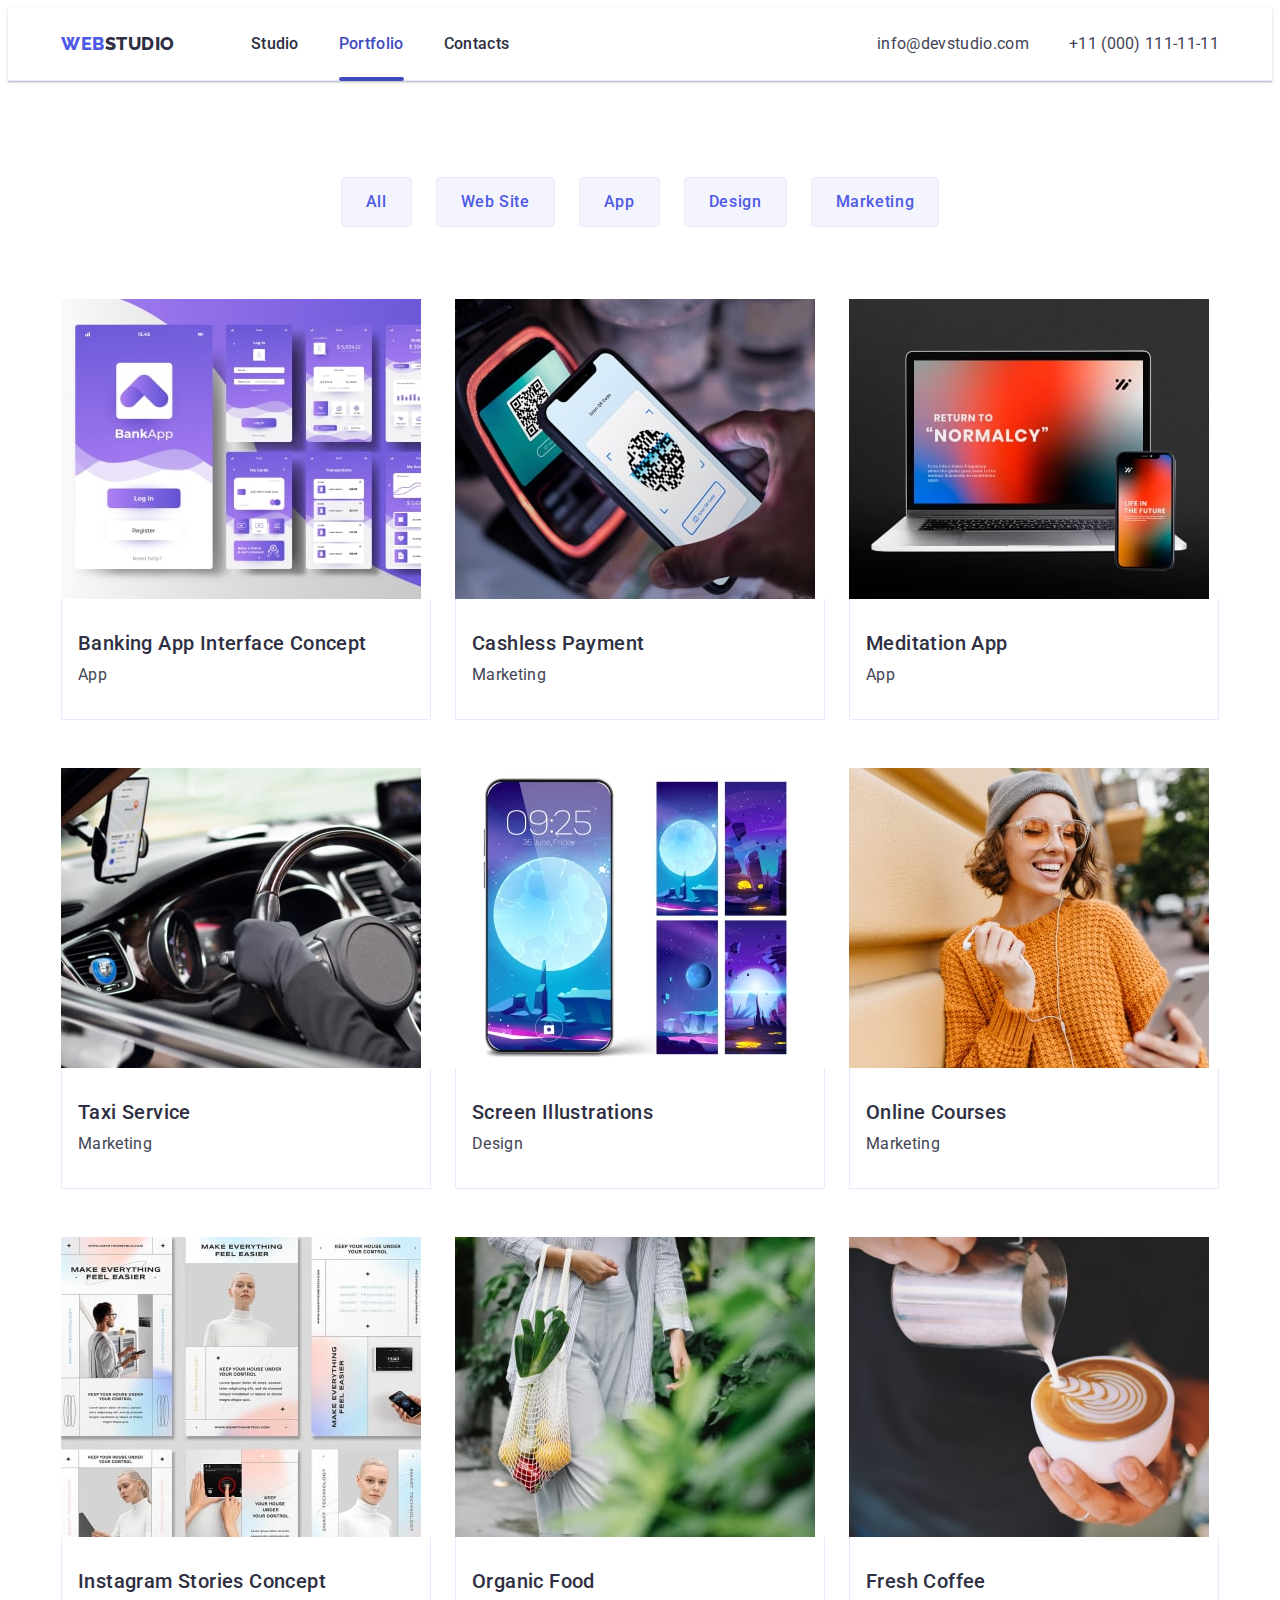
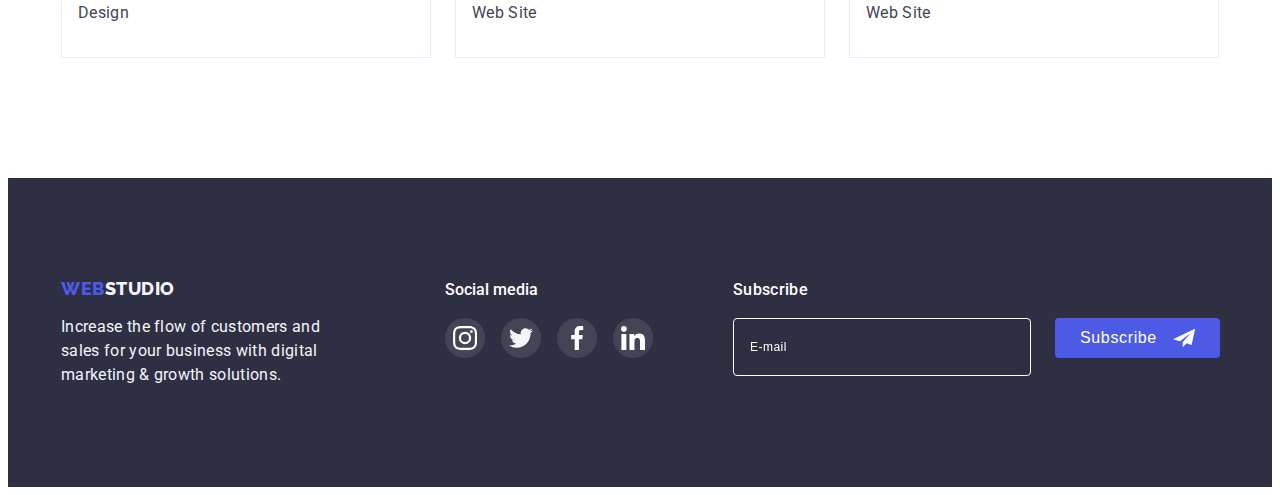
==== portfolio.html @ 2b391406 "Initial commit" ====
<!DOCTYPE html>
<html lang="en">
  <head>
    <meta charset="UTF-8" />
    <meta http-equiv="X-UA-Compatible" content="IE=edge" />
    <meta name="viewport" content="width=device-width, initial-scale=1.0" />
    <link rel="preconnect" href="https://fonts.googleapis.com" />
    <link rel="preconnect" href="https://fonts.gstatic.com" crossorigin />
    <link
      href="https://fonts.googleapis.com/css2?family=Raleway:wght@800&family=Roboto:wght@400;500;700;900&display=swap"
      rel="stylesheet"
    />
    <link
      rel="stylesheet"
      href="https://cdnjs.cloudflare.com/ajax/libs/modern-normalize/1.1.0/modern-normalize.min.css"
      integrity="sha512-wpPYUAdjBVSE4KJnH1VR1HeZfpl1ub8YT/NKx4PuQ5NmX2tKuGu6U/JRp5y+Y8XG2tV+wKQpNHVUX03MfMFn9Q=="
      crossorigin="anonymous"
      referrerpolicy="no-referrer"
    />

    <link rel="stylesheet" href="./css/styles.css" />
    <title>Студія</title>
  </head>
  <body>
    <header class="header">
      <div class="container header-style">
        <nav class="nav">
          <a class="header-logo link" href="./index.html"
            >Web<span class="header-logo-studio">Studio</span>
          </a>
          <ul class="header-list list">
            <li class="item">
              <a class="navigation-link link" href="./index.html">Studio</a>
            </li>
            <li class="item">
              <a class="navigation-link link current" href="./portfolio.html"
                >Portfolio</a
              >
            </li class="item">
            <li><a class="navigation-link link" href="">Contacts</a></li>
          </ul>
        </nav>
        <address class="header-address">
          <ul class="address-list list">
            <li class="item">
              <a class="contacts-link link" href="mailto:info@devstudio.com"
                >info@devstudio.com</a
              >
            </li>
            <li class="item">
              <a class="contacts-link link" href="tel:+110001111111"
                >+11 (000) 111-11-11</a
              >
            </li>
          </ul>
        </address>
      </div>
    </header>
    <main>
      <section class="portfolio-projects-section">
        <div class="container">
          <h1 class="visually-hidden">Portfolio</h1>
          <ul class="filters-list list">
            <li>
              <button type="button" class="portfolio-button">All</button>
            </li>
            <li>
              <button type="button" class="portfolio-button">Web Site</button>
            </li>
            <li>
              <button type="button" class="portfolio-button">App</button>
            </li>
            <li>
              <button type="button" class="portfolio-button">Design</button>
            </li>
            <li>
              <button type="button" class="portfolio-button">Marketing</button>
            </li>
          </ul>
          <ul class="portfolio-projects-list list">
            <li class = "item-portfolio">
              <a href="" class="portfolio-projets-item link">
                <div class="category-thumb">
                  <img
                    src="./images/row1-img1-min.jpg"
                    alt="Banking app interface concept"
                    width="360"
                    height="300"
                  />
                  <div class="category-overlay">
                    <p class="overlay-text text">
                      14 Stylish and User-Friendly App Design Concepts · Task
                      Manager App · Calorie Tracker App · Exotic Fruit Ecommerce
                      App · Cloud Storage App
                    </p>
                  </div>
                </div>
                <div class="portfolio-item-container">
                  <h2 class="project-item-header">Banking App Interface Concept</h2>
                  <p class="project-item-text">App</p>
                </div>                
              </a>
            </li>
            <li class = "item-portfolio">
              <a href="" class="portfolio-projets-item link">
                <div class="category-thumb">
                  <img
                    src="./images/row1-img2-min.jpg"
                    alt="Cashless Payment"
                    width="360"
                    height="300"
                  />
                  <div class="category-overlay">
                    <p class="overlay-text text">
                      14 Stylish and User-Friendly App Design Concepts · Task
                      Manager App · Calorie Tracker App · Exotic Fruit Ecommerce
                      App · Cloud Storage App
                    </p>
                  </div>
                </div>
                <div class="portfolio-item-container">
                  <h2 class="project-item-header">Cashless Payment</h2>
                  <p class="project-item-text">Marketing</p>
                </div>
              </a>
            </li>
            <li class = "item-portfolio">
              <a href="" class="portfolio-projets-item link">
                <div class="category-thumb">
                  <img
                    src="./images/row1-img3-min.jpg"
                    alt="Meditation App"
                    width="360"
                    height="300"
                  />
                  <div class="category-overlay">
                    <p class="overlay-text text">
                      14 Stylish and User-Friendly App Design Concepts · Task
                      Manager App · Calorie Tracker App · Exotic Fruit Ecommerce
                      App · Cloud Storage App
                    </p>
                  </div>
                </div>
                <div class="portfolio-item-container">
                  <h2 class="project-item-header">Meditation App</h2>
                  <p class="project-item-text">App</p>
                </div>
              </a>
            </li>
            <li class = "item-portfolio">
              <a href="" class="portfolio-projets-item link">
                <div class="category-thumb">
                  <img
                    src="./images/row2-img1-min.jpg"
                    alt="Taxi Service"
                    width="360"
                    height="300"
                  />
                  <div class="category-overlay">
                    <p class="overlay-text text">
                      14 Stylish and User-Friendly App Design Concepts · Task
                      Manager App · Calorie Tracker App · Exotic Fruit Ecommerce
                      App · Cloud Storage App
                    </p>
                  </div>
                </div>
                <div class="portfolio-item-container">
                  <h2 class="project-item-header">Taxi Service</h2>
                  <p class="project-item-text">Marketing</p>
                </div>  
              </a>
            </li>
            <li class = "item-portfolio">
              <a href="" class="portfolio-projets-item link">
                <div class="category-thumb">
                  <img
                    src="./images/row2-img2-min.jpg"
                    alt="Screen Illustrations"
                    width="360"
                    height="300"
                  />
                  <div class="category-overlay">
                    <p class="overlay-text text">
                      14 Stylish and User-Friendly App Design Concepts · Task
                      Manager App · Calorie Tracker App · Exotic Fruit Ecommerce
                      App · Cloud Storage App
                    </p>
                  </div>
                </div>
                <div class="portfolio-item-container">
                  <h2 class="project-item-header">Screen Illustrations</h2>
                  <p class="project-item-text">Design</p>
                </div>
              </a>
            </li>
            <li class = "item-portfolio">
              <a href="" class="portfolio-projets-item link">
                <div class="category-thumb">
                    <img
                    src="./images/row2-img3-min.jpg"
                    alt="Online Courses"
                    width="360"
                    height="300"
                  />
                  <div class="category-overlay">
                    <p class="overlay-text text">
                      14 Stylish and User-Friendly App Design Concepts · Task
                      Manager App · Calorie Tracker App · Exotic Fruit Ecommerce
                      App · Cloud Storage App
                    </p>
                  </div>
                </div>
                <div class="portfolio-item-container">
                  <h2 class="project-item-header">Online Courses</h2>
                  <p class="project-item-text">Marketing</p>
                </div>
              </a>
            </li>
            <li class = "item-portfolio">
              <a href="" class="portfolio-projets-item link">
                <div class="category-thumb">
                  <img
                    src="./images/row3-img1-min.jpg"
                    alt="Instagram Stories Concept"
                    width="360"
                    height="300"
                  />
                  <div class="category-overlay">
                    <p class="overlay-text text">
                      14 Stylish and User-Friendly App Design Concepts · Task
                      Manager App · Calorie Tracker App · Exotic Fruit Ecommerce
                      App · Cloud Storage App
                    </p>
                  </div>
                </div>
                <div class="portfolio-item-container">
                  <h2 class="project-item-header">Instagram Stories Concept</h2>
                  <p class="project-item-text">Design</p>
                </div>
              </a>
            </li>
            <li class = "item-portfolio">
              <a href="" class="portfolio-projets-item link">
                <div class="category-thumb">
                  <img
                    src="./images/row3-img2-min.jpg"
                    alt="Organic Food"
                    width="360"
                    height="300"
                  />
                  <div class="category-overlay">
                    <p class="overlay-text text">
                      14 Stylish and User-Friendly App Design Concepts · Task
                      Manager App · Calorie Tracker App · Exotic Fruit Ecommerce
                      App · Cloud Storage App
                    </p>
                  </div>
                </div>
                <div class="portfolio-item-container">
                  <h2 class="project-item-header">Organic Food</h2>
                  <p class="project-item-text">Web Site</p>
                </div>
              </a>
            </li>
            <li class = "item-portfolio">
              <a href="" class="portfolio-projets-item link">
                <div class="category-thumb">
                  <img
                    src="./images/row3-img3-min.jpg"
                    alt="Fresh Coffee"
                    width="360"
                    height="300"
                  />
                  <div class="category-overlay">
                    <p class="overlay-text text">
                      14 Stylish and User-Friendly App Design Concepts · Task
                      Manager App · Calorie Tracker App · Exotic Fruit Ecommerce
                      App · Cloud Storage App
                    </p>
                  </div>
                </div>
                <div class="portfolio-item-container">
                  <h2 class="project-item-header">Fresh Coffee</h2>
                  <p class="project-item-text">Web Site</p>
                  </div>
                  </a
              >
            </li>
          </ul>
        </div>
      </section>
    </main>
    <footer class="footer">
      <div class="container footer-container">
        <div class="footer-block">
          <a class="header-logo link" href="./index.html"
            >Web<span class="footer-logo-studio">Studio</span></a
          >
          <p class="footer-text">
            Increase the flow of customers and sales for your business with digital
            marketing & growth solutions.
          </p>
        </div>
        <div class="footer-socials">
          <h2 class="footer-social-header">Social media</h2>
          <ul class="footer-social-list list">
            <li class="footer-social-item">
              <a class="footer-social-link link" href="" > 
                <svg class="footer-link-icon" width="24" height="24">
                  <use href="./images/icons.svg#icon-instagram"></use>
                </svg>
              </a>
            </li>
            <li class="footer-social-item"><a class="footer-social-link link" href="" > 
              <svg class="footer-link-icon" width="24" height="24">
                <use href="./images/icons.svg#icon-twitter"></use>
              </svg>
            </a></li>
            <li class="footer-social-item"><a class="footer-social-link link" href="" > 
              <svg class="footer-link-icon" width="24" height="24">
                <use href="./images/icons.svg#icon-facebook"></use>
              </svg>
            </a></li>
            <li class="footer-social-item"><a class="footer-social-link link" href="" > 
              <svg class="footer-link-icon" width="24" height="24">
                <use href="./images/icons.svg#icon-linkedin"></use>
              </svg>
            </a></li>
          </ul>
        </div>
        <div class="footer-subscribe">
          <p class="subscribe-text text">Subscribe</p>
          <form name="subscribe-form" class="subscribe-form">
            <label class="subscribe-form-field">
              <input
                type="email"
                name="user_mail"
                class="subscribe-form-input"
                required
                placeholder="E-mail"
              />
            </label>
            <button type="submit" class="subscribe-form-submit">
              Subscribe
              <svg class="subscribe-form-icon" width="24px" height="24px">
                <use href="./images/icons.svg#icon-subscribe"></use>
              </svg>
            </button>
          </form>
        </div> 
      </div>
    </footer>
  </body>
</html>
---- css/styles.css ----
:root {
  --color-navy-blue: #2e2f42;
  --color-cloud: #f4f4fd;
  --color-white: #ffffff;
  --color-ocean: #404bbf;
  --color-iris: #4d5ae5;
  --color-slate: #434455;
  --color-lite-slate: #8E8F99;
  --color-green: #31D0AA;
  --modal-overlay-color: rgba(46, 47, 66, 0.4);
  --modal-background-color: #FCFCFC;
  --modal-navy-blue-color: rgba(46, 47, 66, 0.4);
  --typical-transition: 250ms cubic-bezier(0.4, 0, 0.2, 1);
}

p,
h1,
h2,
h3,
h4,
h5,
h6 {
  margin: 0;
}

ul {
  margin: 0;
  padding-left: 0;
}

img {
  display: block;
  max-width: 100%;
  height: auto;
}

body {
  font-family: "Roboto", sans-serif;
  color: var(--color-slate);
  background-color: var(--color-white);
}
/* inherit - наследование свойств родителя */
.list {
  list-style: none;
}

.link {
  text-decoration: none;
}

.visually-hidden {
  position: absolute;
  width: 1px;
  height: 1px;
  margin: -1px;
  border: 0;
  padding: 0;
  white-space: nowrap;
  clip-path: inset(100%);
  clip: rect(0 0 0 0);
  overflow: hidden;
}

.header {
  display: block;
  border-bottom: 1px solid #e7e9fc;
  box-shadow: 0px 2px 1px rgba(46, 47, 66, 0.08), 0px 1px 1px rgba(46, 47, 66, 0.16), 0px 1px 6px rgba(46, 47, 66, 0.08);
}

.header-style,
.nav,
.header-list,
.address-list {
  display: flex;
  align-items: center;
  justify-content: space-between;
}

.header-list {
  margin-left: 76px;
}
.header-list .item:not(:last-child) {
  margin-right: 40px;
}

/* .header-list .item:last-child {
  margin-right: 0;
} */
.container {
  width: 1158px;
  padding-left: 15px;
  padding-right: 15px;
  margin: 0 auto;

  /* outline: 1px solid red; */
}
.header-logo {
  font-family: "Raleway", sans-serif;
  font-weight: 800;
  font-size: 18px;
  line-height: 1.17;
  /* display: flex;
  align-items: center; */
  letter-spacing: 0.03em;
  text-transform: uppercase;
  color: var(--color-iris);
}

.header-logo-studio {
  color: var(--color-navy-blue);
}
.navigation-link {
  display: block;
  padding-top: 24px;
  padding-bottom: 24px;

  font-weight: 500;
  font-size: 16px;
  line-height: 1.5;
  letter-spacing: 0.02em;
  color: var(--color-navy-blue);
  position: relative;
  transition: color var(--typical-transition);
}

.current {
  color: var(--color-ocean);
}

.current::after {
  content: "";
  position: absolute;
  left: 0;
  bottom: -1px;
  display: block;
  width: 100%;
  height: 4px;
  border-radius: 2px;
  background-color: var(--color-ocean);
}

.navigation-link:is(:hover, :focus) {
  color: var(--color-ocean);
}

.header-address {
  margin-left: auto;
  font-style: normal;
}

.address-list .item + .item {
  margin-left: 40px;
}

.contacts-link {
  font-family: "Roboto";
  /* font-weight: 400; */
  font-size: 16px;
  line-height: 1.5;
  letter-spacing: 0.02em;
  color: var(--color-slate);
  transition: color var(--typical-transition);

}

.contacts-link:is(:hover, :focus) {
  color: var(--color-ocean);
}

.hero {
  /* width: 1440px;
  height: 600px;
  left: 0px;
  top: 72px; */
  /* height: 600px; */
  /* padding-top: 188px;
  padding-bottom: 188px; */
  text-align: center;
  background: var(--color-navy-blue);
  padding-top: 188px;
  padding-bottom: 188px;
  max-width: 1440px;
  background-image: linear-gradient(rgba(46, 47, 66, 0.7), rgba(46, 47, 66, 0.7)), url('../images/hero-pic.jpg');
  background-repeat: no-repeat;
  background-position: center;
  background-size: cover;
  margin: 0 auto;
}


.hero-title {
  display: block;
  max-width: 496px;
  margin: 0 auto;
  /* padding-top: 188px; */
  font-weight: 700;
  font-size: 56px;
  line-height: 1.07;

  letter-spacing: 0.02em;
  /* text-transform: capitalize; */
  color: var(--color-white);
}

.button {
  margin-top: 48px;
  padding: 16px 32px;
  font-family: inherit;
  font-weight: 500;
  font-size: 16px;
  line-height: 1.5;
  letter-spacing: 0.04em;
  color: var(--color-white);
  background: var(--color-iris);
  border-radius: 4px;
  border-color: transparent;
  cursor: pointer;
  box-shadow: 0px 4px 4px rgba(0, 0, 0, 0.15);
  transition: background var(--typical-transition);
}

.button:is(:hover, :focus) {
  background: var(--color-ocean);
}

.advantages-logo {
  display: block;

}

.section-advantages {
  padding: 120px 0;
}
.advantages-list {
  display: flex;
  gap: 24px;
}

.advantages-item {
  display: block;
  width: 264px;
  /* background-image: url('../images/antenna1.svg'); */
}

.advantages-item::before  {
  display: block;
  /* width: 264px; */
  height: 112px;
  content: '';
  background-repeat: no-repeat;
  background-position: center;
  background-size: 60px 64px;
  background-color: var(--color-cloud);
  margin-bottom: 8px;
  /* background-image: url("../images/icons.svg#antenna");../images/antenna.svg advantages-item */
  
}

.advantages-item:nth-child(1):before  {
  /* background-image: url("../images/icons.svg#advantages-item"); */
  background-image: url("../images/antenna.svg");
  
}

.advantages-item:nth-child(2):before  {
  background-image: url("../images/diagram.svg");
  
}

.advantages-item:nth-child(3):before  {
  background-image: url("../images/clock.svg");
  
}

.advantages-item:nth-child(4):before  {
  background-image: url("../images/astronaut.svg");
  
}




/* <svg class="advantages-logo" width="150" height="150">
                <use href="./images/icons.svg#icon-antenna"></use>
                <!-- <use href="./images/antenna.svg"></use> -->
              </svg>
              */

.advantages-title {
  margin-bottom: 8px;
  font-weight: 500;
  font-size: 20px;
  line-height: 1.2;
  letter-spacing: 0.02em;
  color: var(--color-navy-blue);
}

.advantages-content {
  font-size: 16px;
  line-height: 1.5;
  letter-spacing: 0.02em;
  color: var(--color-slate);
}

.section-projects {
  padding-bottom: 120px;
}
.section-projects-header {
  margin-bottom: 72px;
  font-weight: 700;
  font-size: 36px;
  line-height: 1.11;
  text-align: center;
  letter-spacing: 0.02em;
  text-transform: capitalize;
  color: var(--color-navy-blue);
}

.section-projects-list {
  display: flex;
  justify-content: space-between;
  /* margin-bottom: 120px; */
}

.section-team {
  background-color: var(--color-cloud);
  padding-top: 120px;
  padding-bottom: 120px;
}

.team-main-header {
  font-weight: 700;
  font-size: 36px;
  line-height: 1.11;
  text-align: center;
  letter-spacing: 0.02em;
  text-transform: capitalize;
  color: var(--color-navy-blue);

  margin-bottom: 72px;
}

.team-list {
  display: flex;
  justify-content: space-between;
}
.team-list-item {
  background-color: var(--color-white);
  border-radius: 0px 0px 4px 4px;
  box-shadow: 0px 1px 6px rgba(46, 47, 66, 0.08), 0px 1px 1px rgba(46, 47, 66, 0.16), 0px 2px 1px rgba(46, 47, 66, 0.08);

}

.team-item-block {
  padding: 32px 0;
}
.team-item-header {
  font-weight: 500;
  font-size: 20px;
  line-height: 1.2;
  text-align: center;
  letter-spacing: 0.02em;
  color: var(--color-navy-blue);
}

.team-item-text {
  /* font-weight: 400; */
  font-size: 16px;
  line-height: 1.5;
  text-align: center;
  letter-spacing: 0.02em;
  color: var(--color-slate);
  margin-top:  8px;
}

.team-social-list {
  margin-top: 8px;
  display: flex;
  justify-content: center;
  gap: 24px;
}

.team-social-item {
  width: 40px;
  height: 40px;
}

.team-social-link {
  width: 100%;
  height: 100%;
  border-radius: 50%;
  border-color: transparent;
  background-color: var(--color-iris);
  display: flex;
  align-items: center;
  justify-content: center;
  fill: var(--color-cloud);
  transition: background-color var(--typical-transition);
}

.team-social-link:is(:hover, :focus) {
  background-color: var(--color-ocean);
}

.customers {
  padding-top: 120px;
  padding-bottom: 120px;
}

.customers-list {
  display: flex;
  margin-top: 72px;
  justify-content: center;
  gap: 24px;
  

}

.customers-item {
  width: 168px;
  height: 88px;
  /* color: var(--color-lite-slate); */
  /* fill: currentColor; */
} 

.customers-link {
  /* color: var(--color-lite-slate); */
  width: 100%;
  height: 100%;
  display: flex;
  align-items: center;
  justify-content: center;
  border: 1px solid var(--color-lite-slate); /*currentColor;*/
  border-radius: 4px;
  fill: var(--color-lite-slate); /*currentColor;*/
  transition: fill var(--typical-transition),
  border-color  var(--typical-transition);
}

.customers-link:is(:hover, :focus) {
  fill: var(--color-ocean);
  border-color: var(--color-ocean);
  /* color: var(--color-ocean); */
  /* background-color: tomato; */
}
.footer {
  background: var(--color-navy-blue);
  padding-top: 100px;
  padding-bottom: 100px;}

.footer-container {
  display: flex;
}

.footer-block {
  display: block;
  width: 264px;
  /* padding: 100px 0; */
}

.footer-logo-studio {
  color: var(--color-cloud);
}

.footer-text {
  margin-top: 16px;
  /* font-weight: 400; */
  font-size: 16px;
  line-height: 1.5;
  letter-spacing: 0.02em;
  color: var(--color-cloud);
}

.footer-socials {
  margin-left: 120px;
  color: var(--color-white);
}

.footer-social-header {
  font-weight: 500;
  font-size: 16px;
  line-height: 24px;
}

.footer-social-item {
  display: flex;
  align-items: center;
  justify-content: center;
  width: 40px;
  height: 40px;
}

.footer-social-list {
  margin-top: 16px;
  display: flex;
  /* justify-content: center; */
  /* align-items: center; */
  gap: 16px;
}

.footer-social-link {
  display: flex;
  align-items: center;
  justify-content: center;
  width: 100%;
  height: 100%;
  /* border: 1px solid red; */
  border-radius: 50%;
  background-color: var(--color-slate);
  fill: var(--color-white);
  transition: background-color var(--typical-transition);
}

.footer-social-link:is(:hover, :focus) {
  background-color: var(--color-green);
}

/** Footer subscribe********************************************************************************************************** */
.footer-subscribe {
  display: flex;
  flex-direction: column;
  max-width: 453px;
  margin-left: 80px;
}

.subscribe-text {
  margin-bottom: 16px;
  font-weight: 500;
  line-height: 1.5;
  letter-spacing: 0.02em;
  color: var(--color-white);
}

.subscribe-form {
  display: flex;
}

.subscribe-form-field {
  width: 100%;
}

.subscribe-form-input {
  padding: 8px 16px;
  width: 264px;
  height: 40px;

  font-size: 12px;
  line-height: 2;
  letter-spacing: 0.04em;

  border: 1px solid var(--color-white);
  border-radius: 4px;
  background-color: transparent;
  color: var(--color-white);
  filter: drop-shadow(0px 4px 4px rgba(0, 0, 0, 0.15));
}

.subscribe-form-input::placeholder {
  color: var(--color-white);
}

/** Button 'Subscribe' */
.subscribe-form-submit {
  display: flex;
  justify-content: center;
  align-items: center;
  padding: 8px 24px;
  gap: 16px;
  margin-left: 24px;
  border: 1px solid transparent;
  border-radius: 4px;
  background-color: var(--color-iris);
  color: var(--color-white);
  font-weight: 500;
  font-size: 16px;
  line-height: 2;
  letter-spacing: 0.04em;
  width: 165px;
  height: 40px;

  transition: background-color var(--typical-transition);
}

.subscribe-form-icon {
  fill: var(--color-white);
  
}

/** Hover and focus for button 'Subscribe'*/
.subscribe-form-submit:hover,
.subscribe-form-submit:focus {
  background-color: var(--color-ocean);
}
/* ************************************************************************************************************************************** */
.footer-link-icon {
  /* align-items: center;
  justify-content: center; */
}


/* portfolio */
.portfolio-projects-section {
  padding-top: 96px;
  padding-bottom: 120px;
}

.filters-list {
   display: flex;
  justify-content: center;
  margin-bottom: 72px;
  /* padding-top: 96px;
  padding-bottom: 72px; */
}

.filters-list li + li {
  margin-left: 24px;
}

.portfolio-button {
  padding: 12px 24px;

  font-family: "Roboto", sans-serif;
  font-weight: 500;
  font-size: 16px;
  line-height: 1.5;
  /* display: flex;
  align-items: center;
  text-align: center; */
  letter-spacing: 0.04em;
  /* IRIS */
  color: var(--color-iris);
  background: var(--color-cloud);
  border: 1px solid #e7e9fc;
  border-radius: 4px;
  cursor: pointer;
  transition: color var(--typical-transition),
  box-shadow var(--typical-transition),
  background var(--typical-transition),
  border-color  var(--typical-transition);

}

.portfolio-button:is(:hover, :focus) {
  color: var(--color-white);
  box-shadow: 0px 3px 1px rgba(0, 0, 0, 0.1), 0px 2px 1px rgba(0, 0, 0, 0.08), 0px 2px 2px rgba(0, 0, 0, 0.12);
  background: var(--color-ocean);
  border-color: transparent;
}

.portfolio-projects-list {
  display: flex;
  flex-wrap: wrap;
  gap: 24px;
  row-gap: 48px;
}

.item-portfolio {
  /* width: 360px; */
  flex-basis: calc((100% - 48px) / 3);
}

.portfolio-projets-item {
  display: block;
  transition: box-shadow var(--typical-transition);
}
.portfolio-projets-item:is(:hover, :focus) {
  box-shadow: 0px 1px 6px rgba(46, 47, 66, 0.08), 0px 1px 1px rgba(46, 47, 66, 0.16), 0px 2px 1px rgba(46, 47, 66, 0.08);
}
.portfolio-item-container {
  padding: 32px 16px;
  border-bottom: 1px solid #E7E9FC;
  border-left:  1px solid #E7E9FC;
  border-right:  1px solid #E7E9FC;
}

/** Overlay portfolio items */
.category-thumb {
  position: relative;
  overflow: hidden;
}

.category-overlay {
  position: absolute;
  top: 0;
  left: 0;
  width: 100%;
  height: 100%;
  background-color: var(--color-iris);

  transform: translateY(100%);
  transition: transform var(--typical-transition);
}

.overlay-text {
  display: flex;
  justify-content: center;
  padding: 40px 32px;
  color: var(--color-cloud);
}

/** Hover and focus for overlay in filter section */
.portfolio-projets-item:is(:hover, :focus) .category-overlay {
  transform: translateY(0);
}


.project-item-header {
  /* margin-top: 32px; */
  margin-bottom: 8px;
  font-weight: 500;
  font-size: 20px;
  line-height: 1.2;
  letter-spacing: 0.02em;
  color: var(--color-navy-blue);
}
.project-item-text {
  font-size: 16px;
  line-height: 1.5;
  letter-spacing: 0.02em;
  color: var(--color-slate);
}

/* modal + backdrop */

.backdrop {
  position: fixed;
  top: 0;
  left: 0;
  width: 100%;
  height: 100%;
  background-color: var(--modal-overlay-color);

  opacity: 1;

  transition:
      opacity var(--typical-transition),
      visibility var(--typical-transition);
}

.backdrop.is-hidden {
  opacity: 0;
  visibility: hidden;
  pointer-events: none;
}

.backdrop.is-hidden .modal {
  transform: translate(-50%, -50%) scaleX(0.4) scaleY(0.1);
}

.modal {
  position: absolute;
  top: 50%;
  left: 50%;
  transform: translate(-50%, -50%) scale(1);

  width: 408px;
  min-height: 576px;
  padding: 24px;
  padding-top: 72px;

  background-color: var(--modal-background-color);
  box-shadow: 0px 1px 1px rgba(0, 0, 0, 0.14), 0px 1px 3px rgba(0, 0, 0, 0.12), 0px 2px 1px rgba(0, 0, 0, 0.2);
  border-radius: 4px;

  transition: transform var(--typical-transition);
}

/** Modal button  */
.modal-button {
  position: absolute;
  /* margin-top: 0;
  margin-right: 0; */
  width: 24px;
  height: 24px;
  top: 24px;
  right: 24px;

  background-color: var(--accent-color);
  border: 1px solid rgba(0, 0, 0, 0.1);
  border-radius: 50%;

  transition:
      background-color var(--typical-transition),
      border-color var(--typical-transition);
}

.modal-button-icon {
  position: absolute;
  top: 50%;
  left: 50%;
  transform: translate(-50%, -50%);
  fill: var(--dark-color);
  cursor: pointer;
  transition: fill var(--typical-transition);
}

/** Hover and focus for modal button  */
.modal-button:hover,
.modal-button:focus {
  background-color: var(--color-ocean);
  border-color: transparent;
}

/** Hover and focus for modal icon  */
.modal-button:hover .modal-button-icon,
.modal-button:focus .modal-button-icon {
  fill: var(--color-white);
}

/**=============== Modal form ======================================================================*/
.modal-text {
  margin-bottom: 16px;
  text-align: center;
  line-height: 1.5;
  letter-spacing: 0.02em;
  font-weight: 500;
  color: var(--color-navy-blue);
  
}

.modal-form {
  display: flex;
  flex-direction: column;
  flex-wrap: wrap;
}

.modal-form-field {
  margin-bottom: 8px;
}

.modal-form-description {
  display: block;
  margin-bottom: 4px;
  font-size: 12px;
  line-height: 1.16;
  letter-spacing: 0.01em;
  color: var(--color-lite-slate);
}

.modal-form-input-wrapper {
  position: relative;
  display: block;
}

.modal-form-input {
  width: 100%;
  height: 40px;
  padding-left: 38px;

  font-size: 12px;
  line-height: 1.16;
  letter-spacing: 0.04em;

  color: var(--color-navy-blue);
  border: 1px solid var(--modal-navy-blue-color);
  border-radius: 4px;

  transition: border-color var(--typical-transition);
}

/** Focus for modal input */
.modal-form-input:focus {
  border-color: var(--color-iris);
  outline: none;
}

/** Transition for modal icon */
.input-icon {
  transition: fill var(--typical-transition);
}

/** Focus for modal icon*/
.modal-form-input:focus+.input-icon {
  fill: var(--color-iris);
}

/** Icon from modal */
.input-icon {
  position: absolute;
  top: 50%;
  left: 16px;
  transform: translateY(-50%);
  fill: var(--color-navy-blue);
}

/** Textarea from modal */
label:nth-last-child(3) {
  margin-bottom: 16px;
}

.modal-form-message {
  display: block;
  width: 100%;
  height: 120px;
  padding: 8px 16px;
  resize: none;

  font-size: 12px;
  line-height: 1.16;
  letter-spacing: 0.04em;

  color: var(--dark-color);
  border: 1px solid var(--modal-navy-blue-color);
  border-radius: 4px;

  transition: border-color var(--typical-transition);
}

.modal-form-message::placeholder {
  color: var(--color-navy-blue);
}

/** Focus for modal textarea */
.modal-form-message:focus {
  border-color: var(--color-iris);
  outline: none;
}

/** Policy from modal */
.modal-form-policy-field {
  display: flex;
  align-items: center;
  margin-bottom: 24px;
  font-size: 12px;
  line-height: 1.16;
  letter-spacing: 0.04em;
  color: var(--subtle-text-color);
}

/** Custom checkbox from modal */
.modal-form-policy-checkbox {
  display: flex;
  justify-content: center;
  align-items: center;
  margin-right: 8px;

  border: 1px solid var(--color-navy-blue);
  border-radius: 2px;
  cursor: pointer;

  transition:
      background-color var(--typical-transition),
      background-image var(--typical-transition);
}

/** Active checkbox modal form */
.modal-form-policy:checked+.modal-form-policy-checkbox {
  background-color: var(--color-ocean);
  border-color: var(--color-ocean);
}

/** Іcon in checkbox modal form*/
.checkbox-icon {
  opacity: 0;
  fill: var(--color-cloud);
}

/** Active icon in checkbox modal form */
.modal-form-policy:checked+.modal-form-policy-checkbox>.checkbox-icon {
  opacity: 1;
}

.modal-form-policy-field>a {
  text-decoration: underline;
  color: var(--color-iris);
}

/** Button 'Send' */
.modal-form-submit {
  align-self: center;
  padding: 16px 32px;

  min-width: 169px;
  min-height: 56px;
  box-shadow: 0px 4px 4px rgba(0, 0, 0, 0.15);
  background-color: var(--color-iris);
  color: var(--color-white);
  border: 1px solid transparent;
  border-radius: 4px;
  transition: background-color var(--typical-transition);
  cursor: pointer;

  font-weight: 500;
  font-size: 16px;
  line-height: 1.5;
  letter-spacing: 0.04em;
}

/** Hover and focus for button in hero section */
.modal-form-submit:hover,
.modal-form-submit:focus {
  background-color: var(--color-ocean);
}
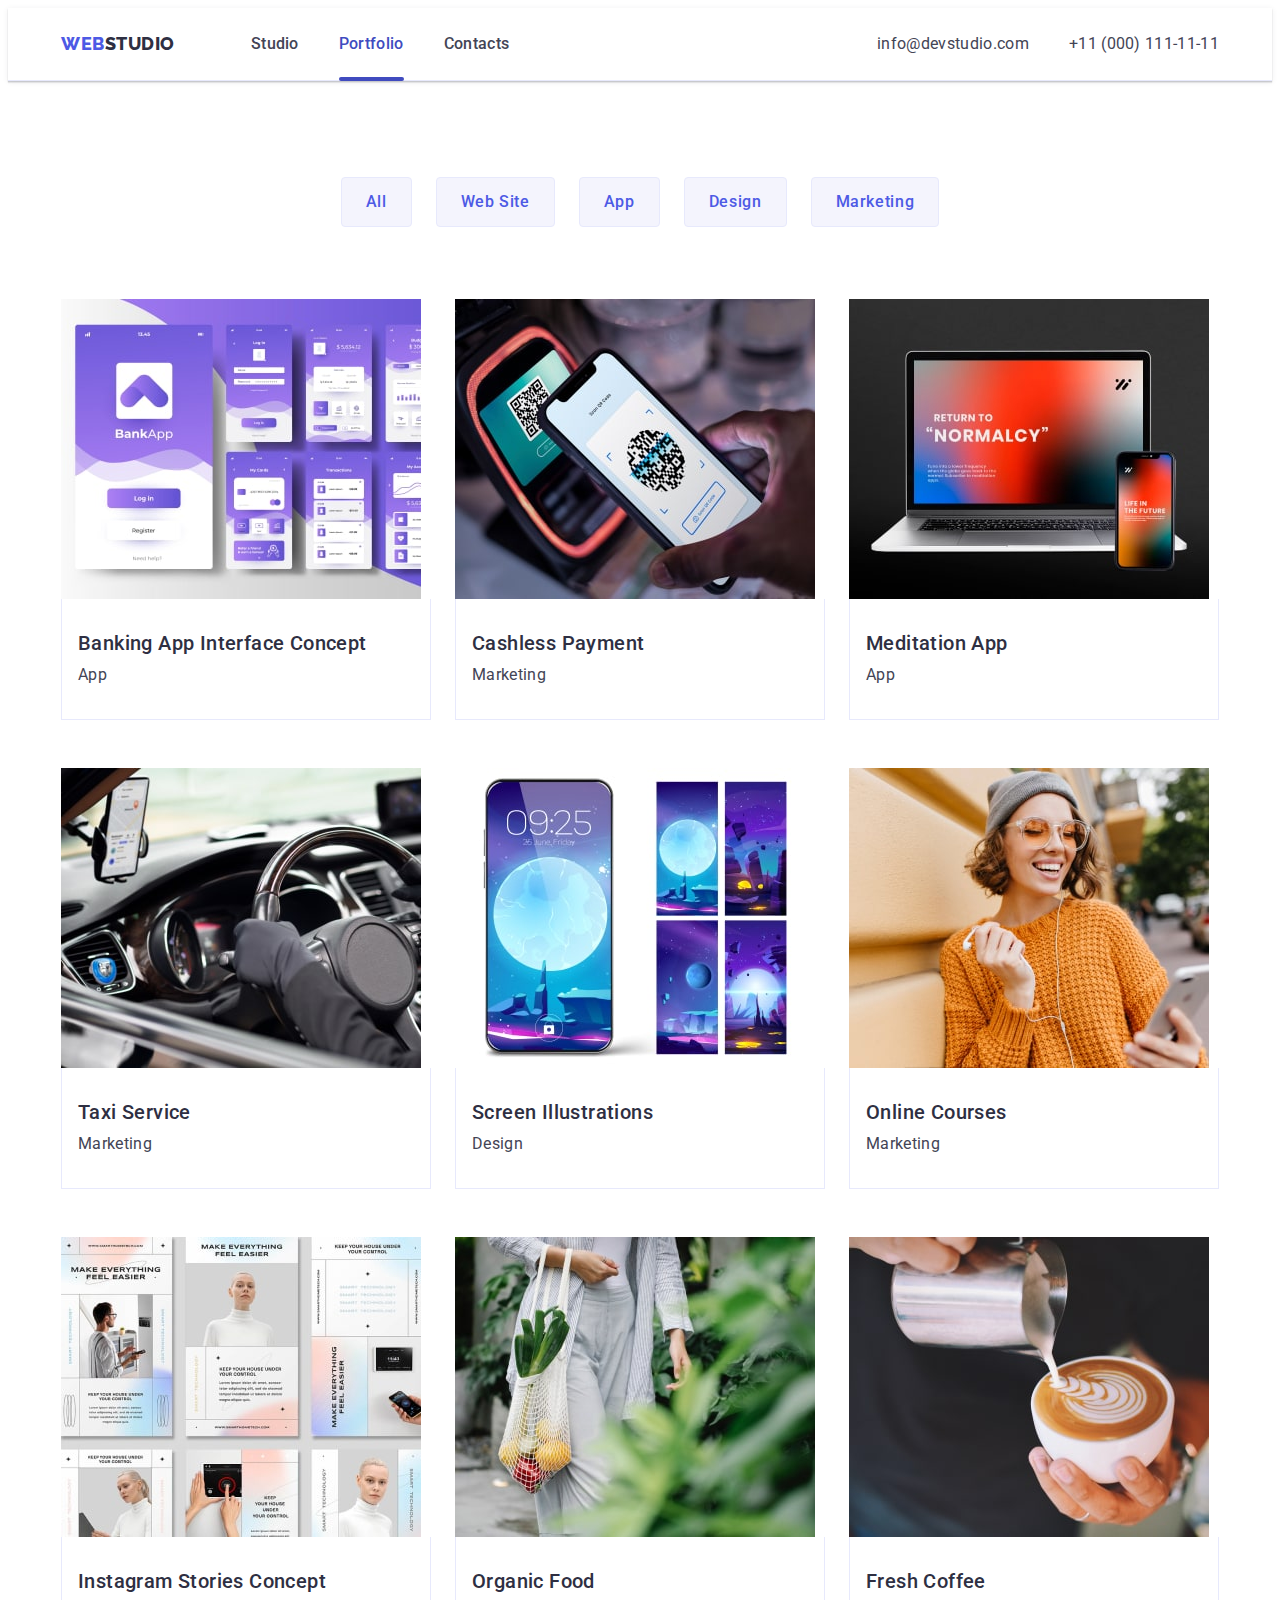
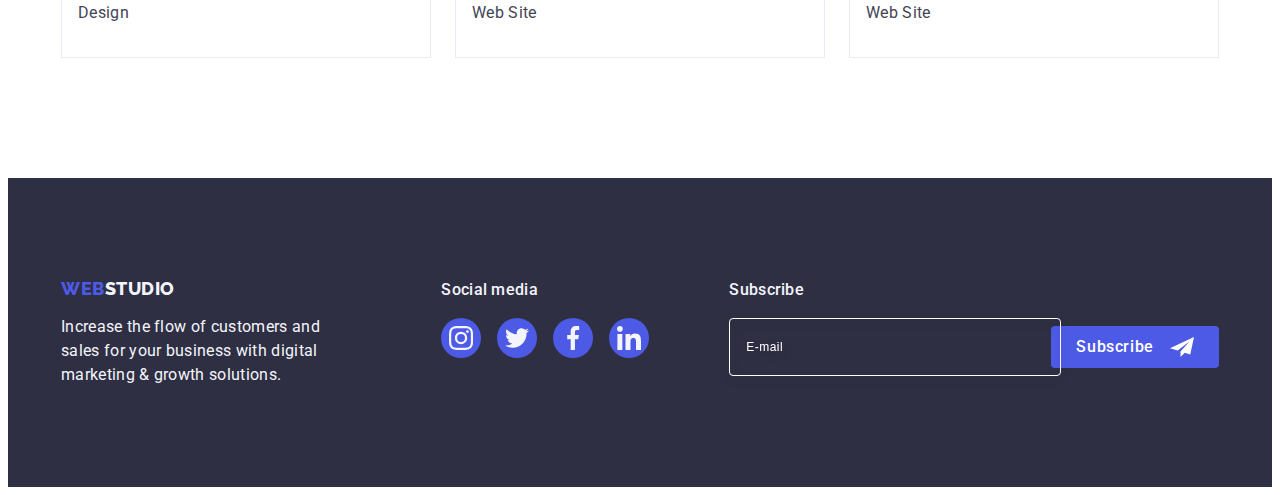
==== commit b2d5cd27: "Finish" ====
--- a/portfolio.html
+++ b/portfolio.html
@@ -4,6 +4,7 @@
     <meta charset="UTF-8" />
     <meta http-equiv="X-UA-Compatible" content="IE=edge" />
     <meta name="viewport" content="width=device-width, initial-scale=1.0" />
+    <title>WebStudio</title>
     <link rel="preconnect" href="https://fonts.googleapis.com" />
     <link rel="preconnect" href="https://fonts.gstatic.com" crossorigin />
     <link
@@ -17,319 +18,609 @@
       crossorigin="anonymous"
       referrerpolicy="no-referrer"
     />
-
     <link rel="stylesheet" href="./css/styles.css" />
-    <title>Студія</title>
+    <link
+      rel="stylesheet"
+      href="./css/tablet.css"
+      media="screen and (min-width: 768px)"
+    />
+    <link
+      rel="stylesheet"
+      href="./css/desktop.css"
+      media="screen and (min-width: 1158px)"
+    />
   </head>
   <body>
+    <!--Added header-->
     <header class="header">
-      <div class="container header-style">
-        <nav class="nav">
-          <a class="header-logo link" href="./index.html"
-            >Web<span class="header-logo-studio">Studio</span>
+      <div class="header-container container">
+        <!--Added navigation-->
+        <nav class="header-nav">
+          <a href="./index.html" class="logo-link">
+            Web<span class="header-span">Studio</span>
           </a>
-          <ul class="header-list list">
-            <li class="item">
-              <a class="navigation-link link" href="./index.html">Studio</a>
-            </li>
-            <li class="item">
-              <a class="navigation-link link current" href="./portfolio.html"
+          <ul class="nav-list">
+            <li class="nav-item">
+              <a href="./index.html" class="nav-link text-l">Studio</a>
+            </li>
+            <li class="nav-item">
+              <a href="./portfolio.html" class="nav-link text-l current"
                 >Portfolio</a
               >
-            </li class="item">
-            <li><a class="navigation-link link" href="">Contacts</a></li>
+            </li>
+            <li class="nav-item">
+              <a href="" class="nav-link text-l">Contacts </a>
+            </li>
           </ul>
         </nav>
-        <address class="header-address">
-          <ul class="address-list list">
-            <li class="item">
-              <a class="contacts-link link" href="mailto:info@devstudio.com"
-                >info@devstudio.com</a
-              >
-            </li>
-            <li class="item">
-              <a class="contacts-link link" href="tel:+110001111111"
-                >+11 (000) 111-11-11</a
-              >
+        <!--Added contacts-->
+        <address class="header-contacts">
+          <ul class="contacts-list">
+            <li class="contact-item">
+              <a href="mailto:info@devstudio.com" class="contact-link text-m"
+                >info@devstudio.com
+              </a>
+            </li>
+            <li class="contact-item">
+              <a href="tel:+110001111111" class="contact-link text-m"
+                >+11 (000) 111-11-11
+              </a>
             </li>
           </ul>
         </address>
+        <button type="button" class="mobile-menu-open" data-menu-open>
+          <svg class="header-menu-icon" width="32px" height="32px">
+            <use href="./images/icons.svg#icon-burger"></use>
+          </svg>
+        </button>
+      </div>
+      <div class="mobile-menu" data-menu>
+        <div class="mobile-menu-container container">
+          <button type="button" class="mobile-menu-close" data-menu-close>
+            <svg class="mobile-menu-icon" width="8px" height="8px">
+              <use href="./images/icons.svg#icon-close"></use>
+            </svg>
+          </button>
+          <div class="mobile-nav-container">
+            <nav class="header-nav-mobile">
+              <ul class="nav-mobile-list">
+                <li class="nav-mobile-item">
+                  <a href="./index.html" class="nav-mobile-link header-two"
+                    >Studio</a
+                  >
+                </li>
+                <li class="nav-mobile-item">
+                  <a
+                    href="./portfolio.html"
+                    class="nav-mobile-link header-two current"
+                    >Portfolio</a
+                  >
+                </li>
+                <li class="nav-mobile-item">
+                  <a href="" class="nav-mobile-link header-two">Contacts </a>
+                </li>
+              </ul>
+            </nav>
+            <address class="header-contact-mobile">
+              <ul class="contact-mobile-list">
+                <li class="contact-mobile-item mobile-tel">
+                  <a
+                    href="tel:+110001111111"
+                    class="contact-mobile-link header-two"
+                    >+11 (000) 111-11-11
+                  </a>
+                </li>
+                <li class="contact-email-item mobile-email">
+                  <a
+                    href="mailto:info@devstudio.com"
+                    class="contact-mobile-link header-three"
+                    >info@devstudio.com
+                  </a>
+                </li>
+              </ul>
+            </address>
+          </div>
+          <ul class="social-mobile-list">
+            <li class="social-mobile-item">
+              <a href="" class="social-link social-mobile-link">
+                <svg class="social-icon" width="24px" height="24px">
+                  <use href="./images/icons.svg#icon-instagram"></use>
+                </svg>
+              </a>
+            </li>
+            <li class="social-mobile-item">
+              <a href="" class="social-link social-mobile-link">
+                <svg class="social-icon" width="24px" height="24px">
+                  <use href="./images/icons.svg#icon-twitter"></use>
+                </svg>
+              </a>
+            </li>
+            <li class="social-mobile-item">
+              <a href="" class="social-link social-mobile-link">
+                <svg class="social-icon" width="24px" height="24px">
+                  <use href="./images/icons.svg#icon-facebook"></use>
+                </svg>
+              </a>
+            </li>
+            <li class="social-mobile-item">
+              <a href="" class="social-link social-mobile-link">
+                <svg class="social-icon" width="24px" height="24px">
+                  <use href="./images/icons.svg#icon-linkedin"></use>
+                </svg>
+              </a>
+            </li>
+          </ul>
+        </div>
       </div>
     </header>
+    <!--Added main-->
     <main>
-      <section class="portfolio-projects-section">
-        <div class="container">
-          <h1 class="visually-hidden">Portfolio</h1>
-          <ul class="filters-list list">
-            <li>
-              <button type="button" class="portfolio-button">All</button>
-            </li>
-            <li>
-              <button type="button" class="portfolio-button">Web Site</button>
-            </li>
-            <li>
-              <button type="button" class="portfolio-button">App</button>
-            </li>
-            <li>
-              <button type="button" class="portfolio-button">Design</button>
-            </li>
-            <li>
-              <button type="button" class="portfolio-button">Marketing</button>
+      <section class="filter section">
+        <div class="filter-container container">
+          <h1 class="filter-title visually-hidden">Filter</h1>
+          <ul class="filter-list">
+            <li class="filter-item">
+              <button type="button" class="filter-button">All</button>
+            </li>
+            <li class="filter-item">
+              <button type="button" class="filter-button">Web Site</button>
+            </li>
+            <li class="filter-item">
+              <button type="button" class="filter-button">App</button>
+            </li>
+            <li class="filter-item">
+              <button type="button" class="filter-button">Design</button>
+            </li>
+            <li class="filter-item">
+              <button type="button" class="filter-button">Marketing</button>
             </li>
           </ul>
-          <ul class="portfolio-projects-list list">
-            <li class = "item-portfolio">
-              <a href="" class="portfolio-projets-item link">
-                <div class="category-thumb">
-                  <img
-                    src="./images/row1-img1-min.jpg"
-                    alt="Banking app interface concept"
-                    width="360"
-                    height="300"
-                  />
-                  <div class="category-overlay">
-                    <p class="overlay-text text">
-                      14 Stylish and User-Friendly App Design Concepts · Task
-                      Manager App · Calorie Tracker App · Exotic Fruit Ecommerce
-                      App · Cloud Storage App
-                    </p>
-                  </div>
-                </div>
-                <div class="portfolio-item-container">
-                  <h2 class="project-item-header">Banking App Interface Concept</h2>
-                  <p class="project-item-text">App</p>
-                </div>                
-              </a>
-            </li>
-            <li class = "item-portfolio">
-              <a href="" class="portfolio-projets-item link">
-                <div class="category-thumb">
-                  <img
-                    src="./images/row1-img2-min.jpg"
-                    alt="Cashless Payment"
-                    width="360"
-                    height="300"
-                  />
-                  <div class="category-overlay">
-                    <p class="overlay-text text">
-                      14 Stylish and User-Friendly App Design Concepts · Task
-                      Manager App · Calorie Tracker App · Exotic Fruit Ecommerce
-                      App · Cloud Storage App
-                    </p>
-                  </div>
-                </div>
-                <div class="portfolio-item-container">
-                  <h2 class="project-item-header">Cashless Payment</h2>
-                  <p class="project-item-text">Marketing</p>
-                </div>
-              </a>
-            </li>
-            <li class = "item-portfolio">
-              <a href="" class="portfolio-projets-item link">
-                <div class="category-thumb">
-                  <img
-                    src="./images/row1-img3-min.jpg"
-                    alt="Meditation App"
-                    width="360"
-                    height="300"
-                  />
-                  <div class="category-overlay">
-                    <p class="overlay-text text">
-                      14 Stylish and User-Friendly App Design Concepts · Task
-                      Manager App · Calorie Tracker App · Exotic Fruit Ecommerce
-                      App · Cloud Storage App
-                    </p>
-                  </div>
-                </div>
-                <div class="portfolio-item-container">
-                  <h2 class="project-item-header">Meditation App</h2>
-                  <p class="project-item-text">App</p>
-                </div>
-              </a>
-            </li>
-            <li class = "item-portfolio">
-              <a href="" class="portfolio-projets-item link">
-                <div class="category-thumb">
-                  <img
-                    src="./images/row2-img1-min.jpg"
-                    alt="Taxi Service"
-                    width="360"
-                    height="300"
-                  />
-                  <div class="category-overlay">
-                    <p class="overlay-text text">
-                      14 Stylish and User-Friendly App Design Concepts · Task
-                      Manager App · Calorie Tracker App · Exotic Fruit Ecommerce
-                      App · Cloud Storage App
-                    </p>
-                  </div>
-                </div>
-                <div class="portfolio-item-container">
-                  <h2 class="project-item-header">Taxi Service</h2>
-                  <p class="project-item-text">Marketing</p>
-                </div>  
-              </a>
-            </li>
-            <li class = "item-portfolio">
-              <a href="" class="portfolio-projets-item link">
-                <div class="category-thumb">
-                  <img
-                    src="./images/row2-img2-min.jpg"
-                    alt="Screen Illustrations"
-                    width="360"
-                    height="300"
-                  />
-                  <div class="category-overlay">
-                    <p class="overlay-text text">
-                      14 Stylish and User-Friendly App Design Concepts · Task
-                      Manager App · Calorie Tracker App · Exotic Fruit Ecommerce
-                      App · Cloud Storage App
-                    </p>
-                  </div>
-                </div>
-                <div class="portfolio-item-container">
-                  <h2 class="project-item-header">Screen Illustrations</h2>
-                  <p class="project-item-text">Design</p>
-                </div>
-              </a>
-            </li>
-            <li class = "item-portfolio">
-              <a href="" class="portfolio-projets-item link">
-                <div class="category-thumb">
+          <ul class="category-list">
+            <li class="category-item">
+              <a href="" class="category-link">
+                <div class="category-thumb">
+                  <picture>
+                    <source
+                      media="(min-width: 1158px)"
+                      srcset="
+                        ./images/banking.jpg    1x,
+                        ./images/banking@2x.jpg 2x
+                      "
+                    />
+                    <source
+                      media="(min-width: 768px)"
+                      srcset="
+                        ./images/banking-tablet.jpg    1x,
+                        ./images/banking-tablet@2x.jpg 2x
+                      "
+                    />
+                    <source
+                      media="(max-width: 767px)"
+                      srcset="
+                        ./images/banking-mobile.jpg    1x,
+                        ./images/banking-mobile@2x.jpg 2x
+                      "
+                    />
                     <img
-                    src="./images/row2-img3-min.jpg"
-                    alt="Online Courses"
-                    width="360"
-                    height="300"
-                  />
-                  <div class="category-overlay">
-                    <p class="overlay-text text">
-                      14 Stylish and User-Friendly App Design Concepts · Task
-                      Manager App · Calorie Tracker App · Exotic Fruit Ecommerce
-                      App · Cloud Storage App
-                    </p>
-                  </div>
-                </div>
-                <div class="portfolio-item-container">
-                  <h2 class="project-item-header">Online Courses</h2>
-                  <p class="project-item-text">Marketing</p>
-                </div>
-              </a>
-            </li>
-            <li class = "item-portfolio">
-              <a href="" class="portfolio-projets-item link">
-                <div class="category-thumb">
-                  <img
-                    src="./images/row3-img1-min.jpg"
-                    alt="Instagram Stories Concept"
-                    width="360"
-                    height="300"
-                  />
-                  <div class="category-overlay">
-                    <p class="overlay-text text">
-                      14 Stylish and User-Friendly App Design Concepts · Task
-                      Manager App · Calorie Tracker App · Exotic Fruit Ecommerce
-                      App · Cloud Storage App
-                    </p>
-                  </div>
-                </div>
-                <div class="portfolio-item-container">
-                  <h2 class="project-item-header">Instagram Stories Concept</h2>
-                  <p class="project-item-text">Design</p>
-                </div>
-              </a>
-            </li>
-            <li class = "item-portfolio">
-              <a href="" class="portfolio-projets-item link">
-                <div class="category-thumb">
-                  <img
-                    src="./images/row3-img2-min.jpg"
-                    alt="Organic Food"
-                    width="360"
-                    height="300"
-                  />
-                  <div class="category-overlay">
-                    <p class="overlay-text text">
-                      14 Stylish and User-Friendly App Design Concepts · Task
-                      Manager App · Calorie Tracker App · Exotic Fruit Ecommerce
-                      App · Cloud Storage App
-                    </p>
-                  </div>
-                </div>
-                <div class="portfolio-item-container">
-                  <h2 class="project-item-header">Organic Food</h2>
-                  <p class="project-item-text">Web Site</p>
-                </div>
-              </a>
-            </li>
-            <li class = "item-portfolio">
-              <a href="" class="portfolio-projets-item link">
-                <div class="category-thumb">
-                  <img
-                    src="./images/row3-img3-min.jpg"
-                    alt="Fresh Coffee"
-                    width="360"
-                    height="300"
-                  />
-                  <div class="category-overlay">
-                    <p class="overlay-text text">
-                      14 Stylish and User-Friendly App Design Concepts · Task
-                      Manager App · Calorie Tracker App · Exotic Fruit Ecommerce
-                      App · Cloud Storage App
-                    </p>
-                  </div>
-                </div>
-                <div class="portfolio-item-container">
-                  <h2 class="project-item-header">Fresh Coffee</h2>
-                  <p class="project-item-text">Web Site</p>
-                  </div>
-                  </a
-              >
+                      src="./images/banking.jpg"
+                      alt="banking app"
+                      width="360"
+                    />
+                  </picture>
+                  <div class="category-overlay">
+                    <p class="overlay-text text-m">
+                      14 Stylish and User-Friendly App Design Concepts · Task
+                      Manager App · Calorie Tracker App · Exotic Fruit Ecommerce
+                      App · Cloud Storage App
+                    </p>
+                  </div>
+                </div>
+                <div class="category-card">
+                  <h2 class="category-name header-three">
+                    Banking App Interface Concept
+                  </h2>
+                  <p class="category-text text-m">App</p>
+                </div>
+              </a>
+            </li>
+            <li class="category-item">
+              <a href="" class="category-link">
+                <div class="category-thumb">
+                  <picture>
+                    <source
+                      media="(min-width: 1158px)"
+                      srcset="
+                        ./images/payment.jpg    1x,
+                        ./images/payment@2x.jpg 2x
+                      "
+                    />
+                    <source
+                      media="(min-width: 768px)"
+                      srcset="
+                        ./images/payment-tablet.jpg    1x,
+                        ./images/payment-tablet@2x.jpg 2x
+                      "
+                    />
+                    <source
+                      media="(max-width: 767px)"
+                      srcset="
+                        ./images/payment-mobile.jpg    1x,
+                        ./images/payment-mobile@2x.jpg 2x
+                      "
+                    />
+                    <img
+                      src="./images/payment.jpg"
+                      alt="payment app"
+                      width="360"
+                    />
+                  </picture>
+                  <div class="category-overlay">
+                    <p class="overlay-text text-m">
+                      14 Stylish and User-Friendly App Design Concepts · Task
+                      Manager App · Calorie Tracker App · Exotic Fruit Ecommerce
+                      App · Cloud Storage App
+                    </p>
+                  </div>
+                </div>
+                <div class="category-card">
+                  <h2 class="category-name header-three">Cashless Payment</h2>
+                  <p class="category-text text-m">Marketing</p>
+                </div>
+              </a>
+            </li>
+            <li class="category-item">
+              <a href="" class="category-link">
+                <div class="category-thumb">
+                  <picture>
+                    <source
+                      media="(min-width: 1158px)"
+                      srcset="
+                        ./images/meditation.jpg    1x,
+                        ./images/meditation@2x.jpg 2x
+                      "
+                    />
+                    <source
+                      media="(min-width: 768px)"
+                      srcset="
+                        ./images/meditation-tablet.jpg    1x,
+                        ./images/meditation-tablet@2x.jpg 2x
+                      "
+                    />
+                    <source
+                      media="(max-width: 767px)"
+                      srcset="
+                        ./images/meditation-mobile.jpg    1x,
+                        ./images/meditation-mobile@2x.jpg 2x
+                      "
+                    />
+                    <img
+                      src="./images/meditation.jpg"
+                      alt="meditation app"
+                      width="360"
+                    />
+                  </picture>
+                  <div class="category-overlay">
+                    <p class="overlay-text text-m">
+                      14 Stylish and User-Friendly App Design Concepts · Task
+                      Manager App · Calorie Tracker App · Exotic Fruit Ecommerce
+                      App · Cloud Storage App
+                    </p>
+                  </div>
+                </div>
+                <div class="category-card">
+                  <h2 class="category-name header-three">Meditation App</h2>
+                  <p class="category-text text-m">App</p>
+                </div>
+              </a>
+            </li>
+            <li class="category-item">
+              <a href="" class="category-link">
+                <div class="category-thumb">
+                  <picture>
+                    <source
+                      media="(min-width: 1158px)"
+                      srcset="./images/taxi.jpg 1x, ./images/taxi@2x.jpg 2x"
+                    />
+                    <source
+                      media="(min-width: 768px)"
+                      srcset="
+                        ./images/taxi-tablet.jpg    1x,
+                        ./images/taxi-tablet@2x.jpg 2x
+                      "
+                    />
+                    <source
+                      media="(max-width: 767px)"
+                      srcset="
+                        ./images/taxi-mobile.jpg    1x,
+                        ./images/taxi-mobile@2x.jpg 2x
+                      "
+                    />
+                    <img src="./images/taxi.jpg" alt="taxi app" width="360" />
+                  </picture>
+                  <div class="category-overlay">
+                    <p class="overlay-text text-m">
+                      14 Stylish and User-Friendly App Design Concepts · Task
+                      Manager App · Calorie Tracker App · Exotic Fruit Ecommerce
+                      App · Cloud Storage App
+                    </p>
+                  </div>
+                </div>
+                <div class="category-card">
+                  <h2 class="category-name header-three">Taxi Service</h2>
+                  <p class="category-text text-m">Marketing</p>
+                </div>
+              </a>
+            </li>
+            <li class="category-item">
+              <a href="" class="category-link">
+                <div class="category-thumb">
+                  <picture>
+                    <source
+                      media="(min-width: 1158px)"
+                      srcset="
+                        ./images/illustrations.jpg    1x,
+                        ./images/illustrations@2x.jpg 2x
+                      "
+                    />
+                    <source
+                      media="(min-width: 768px)"
+                      srcset="
+                        ./images/illustrations-tablet.jpg    1x,
+                        ./images/illustrations-tablet@2x.jpg 2x
+                      "
+                    />
+                    <source
+                      media="(max-width: 767px)"
+                      srcset="
+                        ./images/illustrations-mobile.jpg    1x,
+                        ./images/illustrations-mobile@2x.jpg 2x
+                      "
+                    />
+                    <img
+                      src="./images/illustrations.jpg"
+                      alt="illustrations app"
+                      width="360"
+                    />
+                  </picture>
+                  <div class="category-overlay">
+                    <p class="overlay-text text-m">
+                      14 Stylish and User-Friendly App Design Concepts · Task
+                      Manager App · Calorie Tracker App · Exotic Fruit Ecommerce
+                      App · Cloud Storage App
+                    </p>
+                  </div>
+                </div>
+                <div class="category-card">
+                  <h2 class="category-name header-three">
+                    Screen Illustrations
+                  </h2>
+                  <p class="category-text text-m">Design</p>
+                </div>
+              </a>
+            </li>
+            <li class="category-item">
+              <a href="" class="category-link">
+                <div class="category-thumb">
+                  <picture>
+                    <source
+                      media="(min-width: 1158px)"
+                      srcset="
+                        ./images/courses.jpg    1x,
+                        ./images/courses@2x.jpg 2x
+                      "
+                    />
+                    <source
+                      media="(min-width: 768px)"
+                      srcset="
+                        ./images/courses-tablet.jpg    1x,
+                        ./images/courses-tablet@2x.jpg 2x
+                      "
+                    />
+                    <source
+                      media="(max-width: 767px)"
+                      srcset="
+                        ./images/courses-mobile.jpg    1x,
+                        ./images/courses-mobile@2x.jpg 2x
+                      "
+                    />
+                    <img
+                      src="./images/courses.jpg"
+                      alt="courses app"
+                      width="360"
+                    />
+                  </picture>
+                  <div class="category-overlay">
+                    <p class="overlay-text text-m">
+                      14 Stylish and User-Friendly App Design Concepts · Task
+                      Manager App · Calorie Tracker App · Exotic Fruit Ecommerce
+                      App · Cloud Storage App
+                    </p>
+                  </div>
+                </div>
+                <div class="category-card">
+                  <h2 class="category-name header-three">Online Courses</h2>
+                  <p class="category-text text-m">Marketing</p>
+                </div>
+              </a>
+            </li>
+            <li class="category-item">
+              <a href="" class="category-link">
+                <div class="category-thumb">
+                  <picture>
+                    <source
+                      media="(min-width: 1158px)"
+                      srcset="
+                        ./images/stories.jpg    1x,
+                        ./images/stories@2x.jpg 2x
+                      "
+                    />
+                    <source
+                      media="(min-width: 768px)"
+                      srcset="
+                        ./images/stories-tablet.jpg    1x,
+                        ./images/stories-tablet@2x.jpg 2x
+                      "
+                    />
+                    <source
+                      media="(max-width: 767px)"
+                      srcset="
+                        ./images/stories-mobile.jpg    1x,
+                        ./images/stories-mobile@2x.jpg 2x
+                      "
+                    />
+                    <img
+                      src="./images/stories.jpg"
+                      alt="stories app"
+                      width="360"
+                    />
+                  </picture>
+                  <div class="category-overlay">
+                    <p class="overlay-text text-m">
+                      14 Stylish and User-Friendly App Design Concepts · Task
+                      Manager App · Calorie Tracker App · Exotic Fruit Ecommerce
+                      App · Cloud Storage App
+                    </p>
+                  </div>
+                </div>
+                <div class="category-card">
+                  <h2 class="category-name header-three">
+                    Instagram Stories Concept
+                  </h2>
+                  <p class="category-text text-m">Design</p>
+                </div>
+              </a>
+            </li>
+            <li class="category-item">
+              <a href="" class="category-link">
+                <div class="category-thumb">
+                  <picture>
+                    <source
+                      media="(min-width: 1158px)"
+                      srcset="./images/food.jpg 1x, ./images/food@2x.jpg 2x"
+                    />
+                    <source
+                      media="(min-width: 768px)"
+                      srcset="
+                        ./images/food-tablet.jpg    1x,
+                        ./images/food-tablet@2x.jpg 2x
+                      "
+                    />
+                    <source
+                      media="(max-width: 767px)"
+                      srcset="
+                        ./images/food-mobile.jpg    1x,
+                        ./images/food-mobile@2x.jpg 2x
+                      "
+                    />
+                    <img src="./images/food.jpg" alt="food app" width="360" />
+                  </picture>
+                  <div class="category-overlay">
+                    <p class="overlay-text text-m">
+                      14 Stylish and User-Friendly App Design Concepts · Task
+                      Manager App · Calorie Tracker App · Exotic Fruit Ecommerce
+                      App · Cloud Storage App
+                    </p>
+                  </div>
+                </div>
+                <div class="category-card">
+                  <h2 class="category-name header-three">Organic Food</h2>
+                  <p class="category-text text-m">Web Site</p>
+                </div>
+              </a>
+            </li>
+            <li class="category-item">
+              <a href="" class="category-link">
+                <div class="category-thumb">
+                  <picture>
+                    <source
+                      media="(min-width: 1158px)"
+                      srcset="./images/coffee.jpg 1x, ./images/coffee@2x.jpg 2x"
+                    />
+                    <source
+                      media="(min-width: 768px)"
+                      srcset="
+                        ./images/coffee-tablet.jpg    1x,
+                        ./images/coffee-tablet@2x.jpg 2x
+                      "
+                    />
+                    <source
+                      media="(max-width: 767px)"
+                      srcset="
+                        ./images/coffee-mobile.jpg    1x,
+                        ./images/coffee-mobile@2x.jpg 2x
+                      "
+                    />
+                    <img
+                      src="./images/coffee.jpg"
+                      alt="coffee app"
+                      width="360"
+                    />
+                  </picture>
+                  <div class="category-overlay">
+                    <p class="overlay-text text-m">
+                      14 Stylish and User-Friendly App Design Concepts · Task
+                      Manager App · Calorie Tracker App · Exotic Fruit Ecommerce
+                      App · Cloud Storage App
+                    </p>
+                  </div>
+                </div>
+                <div class="category-card">
+                  <h2 class="category-name header-three">Fresh Coffee</h2>
+                  <p class="category-text text-m">Web Site</p>
+                </div>
+              </a>
             </li>
           </ul>
         </div>
       </section>
     </main>
+    <!--Added footer-->
     <footer class="footer">
-      <div class="container footer-container">
-        <div class="footer-block">
-          <a class="header-logo link" href="./index.html"
-            >Web<span class="footer-logo-studio">Studio</span></a
-          >
-          <p class="footer-text">
-            Increase the flow of customers and sales for your business with digital
-            marketing & growth solutions.
+      <div class="footer-container container">
+        <div class="footer-information">
+          <a class="logo-link" href="./index.html">
+            Web<span class="footer-span">Studio</span>
+          </a>
+          <p class="footer-slogan text-m">
+            Increase the flow of customers and sales for your business with
+            digital marketing & growth solutions.
           </p>
         </div>
-        <div class="footer-socials">
-          <h2 class="footer-social-header">Social media</h2>
-          <ul class="footer-social-list list">
-            <li class="footer-social-item">
-              <a class="footer-social-link link" href="" > 
-                <svg class="footer-link-icon" width="24" height="24">
+        <div class="footer-social">
+          <p class="social-text text-l">Social media</p>
+          <ul class="social-list">
+            <li class="social-item">
+              <a href="" class="social-link social-footer">
+                <svg class="social-icon" width="24px" height="24px">
                   <use href="./images/icons.svg#icon-instagram"></use>
                 </svg>
               </a>
             </li>
-            <li class="footer-social-item"><a class="footer-social-link link" href="" > 
-              <svg class="footer-link-icon" width="24" height="24">
-                <use href="./images/icons.svg#icon-twitter"></use>
-              </svg>
-            </a></li>
-            <li class="footer-social-item"><a class="footer-social-link link" href="" > 
-              <svg class="footer-link-icon" width="24" height="24">
-                <use href="./images/icons.svg#icon-facebook"></use>
-              </svg>
-            </a></li>
-            <li class="footer-social-item"><a class="footer-social-link link" href="" > 
-              <svg class="footer-link-icon" width="24" height="24">
-                <use href="./images/icons.svg#icon-linkedin"></use>
-              </svg>
-            </a></li>
+            <li class="social-item">
+              <a href="" class="social-link social-footer">
+                <svg class="social-icon" width="24px" height="24px">
+                  <use href="./images/icons.svg#icon-twitter"></use>
+                </svg>
+              </a>
+            </li>
+            <li class="social-item">
+              <a href="" class="social-link social-footer">
+                <svg class="social-icon" width="24px" height="24px">
+                  <use href="./images/icons.svg#icon-facebook"></use>
+                </svg>
+              </a>
+            </li>
+            <li class="social-item">
+              <a href="" class="social-link social-footer">
+                <svg class="social-icon" width="24px" height="24px">
+                  <use href="./images/icons.svg#icon-linkedin"></use>
+                </svg>
+              </a>
+            </li>
           </ul>
         </div>
         <div class="footer-subscribe">
-          <p class="subscribe-text text">Subscribe</p>
+          <p class="subscribe-text text-l">Subscribe</p>
           <form name="subscribe-form" class="subscribe-form">
             <label class="subscribe-form-field">
               <input
@@ -347,8 +638,9 @@
               </svg>
             </button>
           </form>
-        </div> 
+        </div>
       </div>
     </footer>
+    <script src="./js/mobile-menu.js"></script>
   </body>
-</html>
+</html>--- a/css/styles.css
+++ b/css/styles.css
@@ -1,31 +1,50 @@
 :root {
-  --color-navy-blue: #2e2f42;
-  --color-cloud: #f4f4fd;
-  --color-white: #ffffff;
-  --color-ocean: #404bbf;
-  --color-iris: #4d5ae5;
-  --color-slate: #434455;
-  --color-lite-slate: #8E8F99;
-  --color-green: #31D0AA;
+  --primary-brand-color: #4D5AE5;
+  --pressed-state-color: #404BBF;
+  --dark-color: #2E2F42;
+  --success-color: #31D0AA;
+  --text-color: #434455;
+  --subtle-text-color: #8E8F99;
+  --accent-color: #E7E9FC;
+  --light-color: #F4F4FD;
   --modal-overlay-color: rgba(46, 47, 66, 0.4);
+  --hero-background-color: rgba(46, 47, 66, 0.7);
+  --white-background-color: #FFFFFF;
   --modal-background-color: #FCFCFC;
-  --modal-navy-blue-color: rgba(46, 47, 66, 0.4);
+  --bg-gradient: linear-gradient(to right,
+          var(--hero-background-color),
+          var(--hero-background-color));
+
   --typical-transition: 250ms cubic-bezier(0.4, 0, 0.2, 1);
 }
 
-p,
+/** Body style */
+body {
+  font-family: 'Roboto', sans-serif;
+  color: var(--text-color);
+  background-color: var(--white-background-color);
+}
+
+/** Delete text decoration */
 h1,
 h2,
 h3,
 h4,
 h5,
-h6 {
+h6,
+p {
   margin: 0;
 }
 
 ul {
+  padding: 0;
   margin: 0;
-  padding-left: 0;
+  list-style-type: none;
+}
+
+a {
+  font-style: normal;
+  text-decoration: none;
 }
 
 img {
@@ -34,20 +53,83 @@
   height: auto;
 }
 
-body {
-  font-family: "Roboto", sans-serif;
-  color: var(--color-slate);
-  background-color: var(--color-white);
-}
-/* inherit - наследование свойств родителя */
-.list {
-  list-style: none;
-}
-
-.link {
-  text-decoration: none;
-}
-
+/**=============== Text style guide ===============*/
+/** Header 1 */
+.hero-title {
+  margin-right: auto;
+  margin-left: auto;
+
+  font-weight: 700;
+  font-size: 56px;
+  line-height: 1.07;
+  letter-spacing: 0.02em;
+  text-align: center;
+  color: var(--white-background-color);
+}
+
+/** Header 2 */
+.header-two {
+  font-weight: 700;
+  font-size: 36px;
+  line-height: 1.11;
+  letter-spacing: 0.02em;
+  text-align: center;
+  text-transform: capitalize;
+  color: var(--dark-color);
+}
+
+/** Header 3 */
+.header-three {
+  font-weight: 500;
+  font-size: 20px;
+  line-height: 1.2;
+  letter-spacing: 0.02em;
+  color: var(--dark-color);
+}
+
+/** Large text style */
+.text-l {
+  font-weight: 500;
+  line-height: 1.5;
+  letter-spacing: 0.02em;
+  color: var(--text-color);
+}
+
+/** Medium text style */
+.text-m {
+  line-height: 1.5;
+  letter-spacing: 0.02em;
+  color: var(--text-color);
+}
+
+/** Small text style */
+.text-s {
+  font-size: 12px;
+  line-height: 1.16;
+  letter-spacing: 0.04em;
+  color: var(--subtle-text-color);
+}
+
+/**=============== Additional styles ===============*/
+@media screen and (max-width: 767px) {
+
+  /** Additional class for sections  */
+  .section {
+      padding-top: 96px;
+      padding-bottom: 96px;
+  }
+
+  /** Additional container class */
+  .container {
+      max-width: 428px;
+      padding-left: 16px;
+      padding-right: 16px;
+      margin-left: auto;
+      margin-right: auto;
+  }
+}
+
+/** Additional hidden class  */
 .visually-hidden {
   position: absolute;
   width: 1px;
@@ -61,619 +143,548 @@
   overflow: hidden;
 }
 
-.header {
-  display: block;
-  border-bottom: 1px solid #e7e9fc;
-  box-shadow: 0px 2px 1px rgba(46, 47, 66, 0.08), 0px 1px 1px rgba(46, 47, 66, 0.16), 0px 1px 6px rgba(46, 47, 66, 0.08);
-}
-
-.header-style,
-.nav,
-.header-list,
-.address-list {
-  display: flex;
-  align-items: center;
-  justify-content: space-between;
-}
-
-.header-list {
-  margin-left: 76px;
-}
-.header-list .item:not(:last-child) {
-  margin-right: 40px;
-}
-
-/* .header-list .item:last-child {
-  margin-right: 0;
-} */
-.container {
-  width: 1158px;
-  padding-left: 15px;
-  padding-right: 15px;
-  margin: 0 auto;
-
-  /* outline: 1px solid red; */
-}
-.header-logo {
-  font-family: "Raleway", sans-serif;
-  font-weight: 800;
-  font-size: 18px;
-  line-height: 1.17;
-  /* display: flex;
-  align-items: center; */
-  letter-spacing: 0.03em;
-  text-transform: uppercase;
-  color: var(--color-iris);
-}
-
-.header-logo-studio {
-  color: var(--color-navy-blue);
-}
-.navigation-link {
-  display: block;
-  padding-top: 24px;
-  padding-bottom: 24px;
-
-  font-weight: 500;
-  font-size: 16px;
-  line-height: 1.5;
-  letter-spacing: 0.02em;
-  color: var(--color-navy-blue);
-  position: relative;
-  transition: color var(--typical-transition);
-}
-
-.current {
-  color: var(--color-ocean);
-}
-
-.current::after {
-  content: "";
-  position: absolute;
-  left: 0;
-  bottom: -1px;
-  display: block;
-  width: 100%;
-  height: 4px;
-  border-radius: 2px;
-  background-color: var(--color-ocean);
-}
-
-.navigation-link:is(:hover, :focus) {
-  color: var(--color-ocean);
-}
-
-.header-address {
-  margin-left: auto;
-  font-style: normal;
-}
-
-.address-list .item + .item {
-  margin-left: 40px;
-}
-
-.contacts-link {
-  font-family: "Roboto";
-  /* font-weight: 400; */
-  font-size: 16px;
-  line-height: 1.5;
-  letter-spacing: 0.02em;
-  color: var(--color-slate);
-  transition: color var(--typical-transition);
-
-}
-
-.contacts-link:is(:hover, :focus) {
-  color: var(--color-ocean);
-}
-
-.hero {
-  /* width: 1440px;
-  height: 600px;
-  left: 0px;
-  top: 72px; */
-  /* height: 600px; */
-  /* padding-top: 188px;
-  padding-bottom: 188px; */
-  text-align: center;
-  background: var(--color-navy-blue);
-  padding-top: 188px;
-  padding-bottom: 188px;
-  max-width: 1440px;
-  background-image: linear-gradient(rgba(46, 47, 66, 0.7), rgba(46, 47, 66, 0.7)), url('../images/hero-pic.jpg');
-  background-repeat: no-repeat;
-  background-position: center;
-  background-size: cover;
-  margin: 0 auto;
-}
-
-
-.hero-title {
-  display: block;
-  max-width: 496px;
-  margin: 0 auto;
-  /* padding-top: 188px; */
-  font-weight: 700;
-  font-size: 56px;
-  line-height: 1.07;
-
-  letter-spacing: 0.02em;
-  /* text-transform: capitalize; */
-  color: var(--color-white);
-}
-
-.button {
-  margin-top: 48px;
-  padding: 16px 32px;
+/** Global style for buttons */
+button {
+  padding: 0;
+  cursor: pointer;
   font-family: inherit;
   font-weight: 500;
   font-size: 16px;
   line-height: 1.5;
   letter-spacing: 0.04em;
-  color: var(--color-white);
-  background: var(--color-iris);
+  border: 1px solid transparent;
   border-radius: 4px;
+}
+
+/** Style for socials in team and footer section  */
+.social-link {
+  display: flex;
+  justify-content: center;
+  align-items: center;
+  width: 40px;
+  height: 40px;
+  border-radius: 50%;
+  background-color: var(--primary-brand-color);
+
+  transition: background-color var(--typical-transition);
+}
+
+/** Color for social icons */
+.social-icon {
+  fill: var(--light-color);
+}
+
+/**=============== Header section ===============*/
+header {
+  border-bottom: 1px solid var(--accent-color);
+  box-shadow: 0px 2px 1px rgba(46, 47, 66, 0.08), 0px 1px 1px rgba(46, 47, 66, 0.16), 0px 1px 6px rgba(46, 47, 66, 0.08);
+}
+
+/** Default logo style */
+.logo-link {
+  font-family: 'Raleway', sans-serif;
+  font-weight: 800;
+  font-size: 18px;
+  line-height: 1.17;
+  letter-spacing: 0.03em;
+  text-transform: uppercase;
+  color: var(--primary-brand-color);
+}
+
+/** Expanding the click-zone */
+.header .logo-link {
+  padding-top: 24px;
+  padding-bottom: 24px;
+}
+
+/** Color for logo (tag span) */
+.header-span {
+  color: var(--dark-color);
+}
+
+/** Navigation style */
+.header-container {
+  display: flex;
+  align-items: center;
+  justify-content: space-between;
+}
+
+.header-nav {
+  display: flex;
+  align-items: center;
+}
+
+/** Hidden navigation (none for mobile) */
+@media screen and (max-width: 767px) {
+  .nav-list {
+      display: none;
+  }
+}
+
+.nav-link {
+  position: relative;
+
+  display: block;
+  padding-top: 24px;
+  padding-bottom: 24px;
+
+  transition: color var(--typical-transition);
+}
+
+/** Current color for navigation */
+.current {
+  color: var(--pressed-state-color);
+}
+
+/** Hidden contacts (none for mobile) */
+@media screen and (max-width: 767px) {
+  .contacts-list {
+      display: none;
+  }
+}
+
+.contact-link {
+  display: block;
+  transition: color var(--typical-transition);
+}
+
+/** Hover and focus for navigation and contacts */
+.nav-link:hover,
+.nav-link:focus,
+.contact-link:hover,
+.contact-link:focus {
+  color: var(--pressed-state-color);
+}
+
+/** Button in header (open mobile menu) */
+.mobile-menu-open {
+  border: none;
+  line-height: 0;
+  background-color: transparent;
+}
+
+/**=============== Modile menu ===============*/
+.mobile-menu {
+  position: fixed;
+  top: 0;
+  left: 0;
+  z-index: 88;
+  width: 100%;
+  height: 100%;
+  background-color: var(--white-background-color);
+  transform: translateY(-100%);
+
+  opacity: 0;
+  visibility: hidden;
+  pointer-events: none;
+  overflow-y: scroll;
+
+  transition: transform var(--typical-transition);
+}
+
+.mobile-menu.is-open {
+  opacity: 1;
+  visibility: visible;
+  pointer-events: auto;
+  transform: translateY(0);
+}
+
+.mobile-menu-container {
+  display: flex;
+  flex-direction: column;
+
+  position: relative;
+  padding-top: 80px;
+  padding-right: 35px;
+  padding-bottom: 40px;
+  padding-left: 40px;
+  height: 100%;
+}
+
+/** Button in mobile menu (close) */
+.mobile-menu-close {
+  position: absolute;
+  top: 24px;
+  right: 24px;
+  width: 24px;
+  height: 24px;
+
+  background-color: transparent;
+  border: 1px solid rgba(0, 0, 0, 0.1);
+  border-radius: 50%;
+
+  transition:
+      background-color var(--typical-transition),
+      border-color var(--typical-transition);
+}
+
+.mobile-menu-icon {
+  position: absolute;
+  top: 50%;
+  left: 50%;
+  transform: translate(-50%, -50%);
+}
+
+/** Hover and focus for button in mobile menu (close) */
+.mobile-menu-close:hover,
+.mobile-menu-close:focus {
+  background-color: var(--pressed-state-color);
   border-color: transparent;
-  cursor: pointer;
-  box-shadow: 0px 4px 4px rgba(0, 0, 0, 0.15);
-  transition: background var(--typical-transition);
-}
-
-.button:is(:hover, :focus) {
-  background: var(--color-ocean);
-}
-
-.advantages-logo {
+}
+
+/** Hover and focus for mobile menu icon (close) */
+.mobile-menu-close:hover .mobile-menu-icon,
+.mobile-menu-close:focus .mobile-menu-icon {
+  fill: var(--white-background-color);
+}
+
+.mobile-nav-container {
+  display: flex;
+  flex-direction: column;
+  justify-content: space-between;
+  height: 100%;
+}
+
+/** Navigation in mobile menu */
+.nav-mobile-item {
+  display: flex;
+  margin-bottom: 40px;
+  justify-content: start;
+
+  transition: color var(--typical-transition);
+}
+
+/** Contacts in mobile menu */
+.contact-mobile-item {
   display: block;
 
-}
-
-.section-advantages {
-  padding: 120px 0;
-}
-.advantages-list {
-  display: flex;
-  gap: 24px;
-}
-
-.advantages-item {
-  display: block;
-  width: 264px;
-  /* background-image: url('../images/antenna1.svg'); */
-}
-
-.advantages-item::before  {
-  display: block;
-  /* width: 264px; */
-  height: 112px;
-  content: '';
+  transition: color var(--typical-transition);
+}
+
+.mobile-tel {
+  text-align: start;
+  margin-bottom: 40px;
+}
+
+.mobile-tel>a {
+  color: var(--primary-brand-color);
+}
+
+@media screen and (max-width: 427px) {
+  .mobile-tel>a {
+      font-size: 24px;
+  }
+}
+
+.mobile-email {
+  margin-bottom: 48px;
+}
+
+.mobile-email>a {
+  color: var(--text-color);
+}
+
+/** Socials in mobile menu */
+.social-mobile-list {
+  display: flex;
+  flex-wrap: wrap;
+  gap: 56px;
+}
+
+@media screen and (max-width: 427px) {
+  .social-mobile-list {
+      gap: 26px;
+  }
+}
+
+/** Hover and focus for mobile menu */
+.nav-mobile-link:hover,
+.nav-mobile-link:focus,
+.contact-mobile-link:hover,
+.contact-mobile-link:focus {
+  color: var(--pressed-state-color);
+}
+
+/**=============== Hero section ===============*/
+.hero {
+  padding-top: 112px;
+  padding-bottom: 112px;
+  margin-right: auto;
+  margin-left: auto;
+
+  background-color: var(--dark-color);
+  /* 0 > 427px */
+  background-image: var(--bg-gradient), url(../images/hero-mobile.jpg);
   background-repeat: no-repeat;
   background-position: center;
-  background-size: 60px 64px;
-  background-color: var(--color-cloud);
+  background-size: cover;
+}
+
+/* 0 > 427px (2x)*/
+@media screen and (min-device-pixel-ratio: 2) and (max-width: 427px),
+screen and (min-resolution: 192dpi) and (max-width: 427px),
+screen and (min-resolution: 2dppx) and (max-width: 427px) {
+  .hero {
+      background-image: var(--bg-gradient), url(../images/hero-mobile@2x.jpg)
+  }
+}
+
+/* 428px > 727px */
+@media screen and (min-width: 428px) and (max-width: 767px) {
+  .hero {
+      background-image: var(--bg-gradient), url(../images/hero-tablet.jpg);
+  }
+}
+
+/* 428px > 727px (2x)*/
+@media screen and (min-device-pixel-ratio: 2) and (min-width: 428px) and (max-width: 767px),
+screen and (min-resolution: 192dpi) and (min-width: 428px) and (max-width: 767px),
+screen and (min-resolution: 2dppx) and (min-width: 428px) and (max-width: 767px) {
+  .hero {
+      background-image: var(--bg-gradient), url(../images/hero-tablet@2x.jpg)
+  }
+}
+
+.hero-container {
+  text-align: center;
+}
+
+/** Title in hero section (mobile) */
+@media screen and (max-width: 767px) {
+  .hero-title {
+      max-width: 320px;
+      margin-bottom: 72px;
+      font-size: 36px;
+      line-height: 1.11;
+      letter-spacing: 0.02em;
+  }
+}
+
+/** Button in hero section */
+.hero-button {
+  padding: 16px 32px;
+  border: none;
+  box-shadow: 0px 4px 4px rgba(0, 0, 0, 0.15);
+  background-color: var(--primary-brand-color);
+  color: var(--white-background-color);
+
+  transition: background-color var(--typical-transition);
+}
+
+/** Hover and focus for button in hero section */
+.hero-button:hover,
+.hero-button:focus {
+  background-color: var(--pressed-state-color);
+}
+
+/**=============== Features section ===============*/
+@media screen and (max-width: 767px) {
+  .features-item:not(:last-child) {
+      margin-bottom: 72px;
+  }
+}
+
+/** Hidden icons in feature (none for mobile and tablet) */
+@media screen and (max-width: 1157px) {
+  .features-thumb {
+      display: none;
+  }
+}
+
+.features-name {
   margin-bottom: 8px;
-  /* background-image: url("../images/icons.svg#antenna");../images/antenna.svg advantages-item */
-  
-}
-
-.advantages-item:nth-child(1):before  {
-  /* background-image: url("../images/icons.svg#advantages-item"); */
-  background-image: url("../images/antenna.svg");
-  
-}
-
-.advantages-item:nth-child(2):before  {
-  background-image: url("../images/diagram.svg");
-  
-}
-
-.advantages-item:nth-child(3):before  {
-  background-image: url("../images/clock.svg");
-  
-}
-
-.advantages-item:nth-child(4):before  {
-  background-image: url("../images/astronaut.svg");
-  
-}
-
-
-
-
-/* <svg class="advantages-logo" width="150" height="150">
-                <use href="./images/icons.svg#icon-antenna"></use>
-                <!-- <use href="./images/antenna.svg"></use> -->
-              </svg>
-              */
-
-.advantages-title {
-  margin-bottom: 8px;
-  font-weight: 500;
-  font-size: 20px;
-  line-height: 1.2;
-  letter-spacing: 0.02em;
-  color: var(--color-navy-blue);
-}
-
-.advantages-content {
-  font-size: 16px;
-  line-height: 1.5;
-  letter-spacing: 0.02em;
-  color: var(--color-slate);
-}
-
-.section-projects {
-  padding-bottom: 120px;
-}
-.section-projects-header {
+}
+
+/**=============== Work section ===============*/
+/** Hidden icons in feature (none for mobile and tablet) */
+@media screen and (max-width: 1157px) {
+  .work.section {
+      display: none;
+  }
+}
+
+/**=============== Team section ===============*/
+.team {
+  background-color: var(--light-color);
+}
+
+.team-title {
   margin-bottom: 72px;
-  font-weight: 700;
-  font-size: 36px;
-  line-height: 1.11;
+}
+
+/** Style for cards in team section */
+@media screen and (max-width: 767px) {
+  .team-item {
+      margin-right: auto;
+      margin-left: auto;
+      margin-bottom: 72px;
+  }
+
+  .team-item:last-child {
+      margin-bottom: 0px;
+  }
+}
+
+.team-item {
+  max-width: 264px;
+  height: 100%;
+  flex-grow: 1;
   text-align: center;
-  letter-spacing: 0.02em;
-  text-transform: capitalize;
-  color: var(--color-navy-blue);
-}
-
-.section-projects-list {
-  display: flex;
-  justify-content: space-between;
-  /* margin-bottom: 120px; */
-}
-
-.section-team {
-  background-color: var(--color-cloud);
-  padding-top: 120px;
-  padding-bottom: 120px;
-}
-
-.team-main-header {
-  font-weight: 700;
-  font-size: 36px;
-  line-height: 1.11;
-  text-align: center;
-  letter-spacing: 0.02em;
-  text-transform: capitalize;
-  color: var(--color-navy-blue);
-
-  margin-bottom: 72px;
-}
-
-.team-list {
-  display: flex;
-  justify-content: space-between;
-}
-.team-list-item {
-  background-color: var(--color-white);
+
   border-radius: 0px 0px 4px 4px;
   box-shadow: 0px 1px 6px rgba(46, 47, 66, 0.08), 0px 1px 1px rgba(46, 47, 66, 0.16), 0px 2px 1px rgba(46, 47, 66, 0.08);
-
-}
-
-.team-item-block {
-  padding: 32px 0;
-}
-.team-item-header {
-  font-weight: 500;
-  font-size: 20px;
-  line-height: 1.2;
-  text-align: center;
-  letter-spacing: 0.02em;
-  color: var(--color-navy-blue);
-}
-
-.team-item-text {
-  /* font-weight: 400; */
-  font-size: 16px;
-  line-height: 1.5;
-  text-align: center;
-  letter-spacing: 0.02em;
-  color: var(--color-slate);
-  margin-top:  8px;
-}
-
-.team-social-list {
-  margin-top: 8px;
+  background-color: var(--white-background-color);
+}
+
+.team-name {
+  margin-bottom: 8px;
+}
+
+.team-text {
+  margin-bottom: 8px;
+}
+
+.team-card {
+  padding-top: 32px;
+  padding-bottom: 32px;
+}
+
+.team-item .social-list {
   display: flex;
   justify-content: center;
   gap: 24px;
 }
 
-.team-social-item {
-  width: 40px;
-  height: 40px;
-}
-
-.team-social-link {
-  width: 100%;
-  height: 100%;
-  border-radius: 50%;
-  border-color: transparent;
-  background-color: var(--color-iris);
-  display: flex;
-  align-items: center;
+/** Hover and focus for socials in team section */
+.social-link.social-team:hover,
+.social-link.social-team:focus {
+  background-color: var(--pressed-state-color);
+}
+
+/**=============== Customers section ===============*/
+.customer-title {
+  margin-bottom: 72px;
+}
+
+.customer-list {
+  display: flex;
   justify-content: center;
-  fill: var(--color-cloud);
-  transition: background-color var(--typical-transition);
-}
-
-.team-social-link:is(:hover, :focus) {
-  background-color: var(--color-ocean);
-}
-
-.customers {
-  padding-top: 120px;
-  padding-bottom: 120px;
-}
-
-.customers-list {
-  display: flex;
-  margin-top: 72px;
-  justify-content: center;
-  gap: 24px;
-  
-
-}
-
-.customers-item {
-  width: 168px;
-  height: 88px;
-  /* color: var(--color-lite-slate); */
-  /* fill: currentColor; */
-} 
-
-.customers-link {
-  /* color: var(--color-lite-slate); */
-  width: 100%;
-  height: 100%;
-  display: flex;
-  align-items: center;
-  justify-content: center;
-  border: 1px solid var(--color-lite-slate); /*currentColor;*/
-  border-radius: 4px;
-  fill: var(--color-lite-slate); /*currentColor;*/
-  transition: fill var(--typical-transition),
-  border-color  var(--typical-transition);
-}
-
-.customers-link:is(:hover, :focus) {
-  fill: var(--color-ocean);
-  border-color: var(--color-ocean);
-  /* color: var(--color-ocean); */
-  /* background-color: tomato; */
-}
-.footer {
-  background: var(--color-navy-blue);
-  padding-top: 100px;
-  padding-bottom: 100px;}
-
-.footer-container {
-  display: flex;
-}
-
-.footer-block {
-  display: block;
-  width: 264px;
-  /* padding: 100px 0; */
-}
-
-.footer-logo-studio {
-  color: var(--color-cloud);
-}
-
-.footer-text {
-  margin-top: 16px;
-  /* font-weight: 400; */
-  font-size: 16px;
-  line-height: 1.5;
-  letter-spacing: 0.02em;
-  color: var(--color-cloud);
-}
-
-.footer-socials {
-  margin-left: 120px;
-  color: var(--color-white);
-}
-
-.footer-social-header {
-  font-weight: 500;
-  font-size: 16px;
-  line-height: 24px;
-}
-
-.footer-social-item {
-  display: flex;
-  align-items: center;
-  justify-content: center;
-  width: 40px;
-  height: 40px;
-}
-
-.footer-social-list {
-  margin-top: 16px;
-  display: flex;
-  /* justify-content: center; */
-  /* align-items: center; */
-  gap: 16px;
-}
-
-.footer-social-link {
-  display: flex;
-  align-items: center;
-  justify-content: center;
-  width: 100%;
-  height: 100%;
-  /* border: 1px solid red; */
-  border-radius: 50%;
-  background-color: var(--color-slate);
-  fill: var(--color-white);
-  transition: background-color var(--typical-transition);
-}
-
-.footer-social-link:is(:hover, :focus) {
-  background-color: var(--color-green);
-}
-
-/** Footer subscribe********************************************************************************************************** */
-.footer-subscribe {
-  display: flex;
-  flex-direction: column;
-  max-width: 453px;
-  margin-left: 80px;
-}
-
-.subscribe-text {
-  margin-bottom: 16px;
-  font-weight: 500;
-  line-height: 1.5;
-  letter-spacing: 0.02em;
-  color: var(--color-white);
-}
-
-.subscribe-form {
-  display: flex;
-}
-
-.subscribe-form-field {
-  width: 100%;
-}
-
-.subscribe-form-input {
-  padding: 8px 16px;
-  width: 264px;
-  height: 40px;
-
-  font-size: 12px;
-  line-height: 2;
-  letter-spacing: 0.04em;
-
-  border: 1px solid var(--color-white);
-  border-radius: 4px;
-  background-color: transparent;
-  color: var(--color-white);
-  filter: drop-shadow(0px 4px 4px rgba(0, 0, 0, 0.15));
-}
-
-.subscribe-form-input::placeholder {
-  color: var(--color-white);
-}
-
-/** Button 'Subscribe' */
-.subscribe-form-submit {
+  flex-wrap: wrap;
+  gap: 72px 16px;
+}
+
+.customer-item {
+  flex-basis: calc((100% - 16px)/2);
+}
+
+.customer-link {
   display: flex;
   justify-content: center;
   align-items: center;
-  padding: 8px 24px;
-  gap: 16px;
-  margin-left: 24px;
-  border: 1px solid transparent;
+
+  padding-top: 16px;
+  padding-bottom: 16px;
+  border: 1px solid var(--subtle-text-color);
   border-radius: 4px;
-  background-color: var(--color-iris);
-  color: var(--color-white);
-  font-weight: 500;
-  font-size: 16px;
-  line-height: 2;
-  letter-spacing: 0.04em;
-  width: 165px;
-  height: 40px;
-
-  transition: background-color var(--typical-transition);
-}
-
-.subscribe-form-icon {
-  fill: var(--color-white);
-  
-}
-
-/** Hover and focus for button 'Subscribe'*/
-.subscribe-form-submit:hover,
-.subscribe-form-submit:focus {
-  background-color: var(--color-ocean);
-}
-/* ************************************************************************************************************************************** */
-.footer-link-icon {
-  /* align-items: center;
-  justify-content: center; */
-}
-
-
-/* portfolio */
-.portfolio-projects-section {
-  padding-top: 96px;
-  padding-bottom: 120px;
-}
-
-.filters-list {
-   display: flex;
+
+  transition: border-color var(--typical-transition);
+}
+
+/** Hover and focus for border in customers section */
+.customer-link:hover,
+.customer-link:focus {
+  border-color: var(--pressed-state-color);
+}
+
+.customer-icon {
+  fill: var(--subtle-text-color);
+
+  transition: fill var(--typical-transition);
+}
+
+/** Hover and focus for icons in customers section */
+.customer-link:hover .customer-icon,
+.customer-link:focus .customer-icon {
+  fill: var(--pressed-state-color);
+}
+
+/**=============== Filter section ===============*/
+.filter {
+  padding-top: 48px;
+  padding-bottom: 48px;
+}
+
+.filter-list {
+  display: flex;
+  flex-wrap: wrap;
   justify-content: center;
-  margin-bottom: 72px;
-  /* padding-top: 96px;
-  padding-bottom: 72px; */
-}
-
-.filters-list li + li {
-  margin-left: 24px;
-}
-
-.portfolio-button {
+  margin-bottom: 48px;
+  gap: 16px 24px;
+}
+
+/** Button in filter section */
+.filter-button {
   padding: 12px 24px;
 
-  font-family: "Roboto", sans-serif;
-  font-weight: 500;
-  font-size: 16px;
-  line-height: 1.5;
-  /* display: flex;
-  align-items: center;
-  text-align: center; */
-  letter-spacing: 0.04em;
-  /* IRIS */
-  color: var(--color-iris);
-  background: var(--color-cloud);
-  border: 1px solid #e7e9fc;
-  border-radius: 4px;
-  cursor: pointer;
-  transition: color var(--typical-transition),
-  box-shadow var(--typical-transition),
-  background var(--typical-transition),
-  border-color  var(--typical-transition);
-
-}
-
-.portfolio-button:is(:hover, :focus) {
-  color: var(--color-white);
+  border-color: var(--accent-color);
+  background-color: var(--light-color);
+  color: var(--primary-brand-color);
+
+  transition:
+      color var(--typical-transition),
+      border-color var(--typical-transition),
+      box-shadow var(--typical-transition),
+      background-color var(--typical-transition);
+}
+
+/** Hover and focus for button in filter section */
+.filter-button:hover,
+.filter-button:focus {
+  color: var(--white-background-color);
+  border-color: transparent;
   box-shadow: 0px 3px 1px rgba(0, 0, 0, 0.1), 0px 2px 1px rgba(0, 0, 0, 0.08), 0px 2px 2px rgba(0, 0, 0, 0.12);
-  background: var(--color-ocean);
-  border-color: transparent;
-}
-
-.portfolio-projects-list {
-  display: flex;
-  flex-wrap: wrap;
-  gap: 24px;
-  row-gap: 48px;
-}
-
-.item-portfolio {
-  /* width: 360px; */
-  flex-basis: calc((100% - 48px) / 3);
-}
-
-.portfolio-projets-item {
-  display: block;
+  background-color: var(--pressed-state-color);
+}
+
+/** Style for cards in category */
+@media screen and (max-width: 767px) {
+  .category-list {
+      display: flex;
+      flex-direction: column;
+      align-items: center;
+      gap: 48px;
+  }
+}
+
+.category-item {
+  border-radius: 0px 0px 4px 4px;
+}
+
+.category-link {
+  display: flex;
+  flex-direction: column;
+  height: 100%;
+
   transition: box-shadow var(--typical-transition);
 }
-.portfolio-projets-item:is(:hover, :focus) {
-  box-shadow: 0px 1px 6px rgba(46, 47, 66, 0.08), 0px 1px 1px rgba(46, 47, 66, 0.16), 0px 2px 1px rgba(46, 47, 66, 0.08);
-}
-.portfolio-item-container {
-  padding: 32px 16px;
-  border-bottom: 1px solid #E7E9FC;
-  border-left:  1px solid #E7E9FC;
-  border-right:  1px solid #E7E9FC;
-}
-
-/** Overlay portfolio items */
+
+.category-card {
+  flex-grow: 1;
+  padding-top: 32px;
+  padding-right: auto;
+  padding-bottom: 32px;
+  padding-left: 16px;
+  border-right: 1px solid var(--accent-color);
+  border-bottom: 1px solid var(--accent-color);
+  border-left: 1px solid var(--accent-color);
+}
+
+.category-name {
+  margin-bottom: 8px;
+  color: var(--dark-color);
+}
+
+/** Overlay style */
 .category-thumb {
   position: relative;
   overflow: hidden;
@@ -685,43 +696,164 @@
   left: 0;
   width: 100%;
   height: 100%;
-  background-color: var(--color-iris);
+  background-color: var(--primary-brand-color);
 
   transform: translateY(100%);
   transition: transform var(--typical-transition);
 }
 
 .overlay-text {
+  padding: 40px 32px;
+  color: var(--accent-color);
+}
+
+/** Hover and focus for overlay in filter section */
+.category-link:hover .category-overlay,
+.category-link:focus .category-overlay {
+  transform: translateY(0);
+}
+
+/** Hover and focus for socials in filter section */
+.category-link:hover,
+.category-link:focus {
+  box-shadow: 0px 1px 6px rgba(46, 47, 66, 0.08), 0px 1px 1px rgba(46, 47, 66, 0.16), 0px 2px 1px rgba(46, 47, 66, 0.08);
+}
+
+/**=============== Footer section ===============*/
+.footer {
+  padding-top: 96px;
+  padding-bottom: 96px;
+  background-color: var(--dark-color);
+}
+
+.footer-container {
+  display: flex;
+}
+
+@media screen and (max-width: 767px) {
+  .footer-container {
+      flex-direction: column;
+      align-items: center;
+      gap: 72px;
+  }
+}
+
+/** Footer logo */
+.footer .logo-link {
+  display: block;
+  text-align: center;
+  margin-bottom: 16px;
+}
+
+/** Color for logo (tag span) */
+.footer-span {
+  color: var(--light-color);
+}
+
+/** Footer information container*/
+.footer-information {
+  max-width: 268px;
+
+}
+
+.footer-slogan {
+  color: var(--light-color);
+}
+
+/** Footer social container */
+.social-text {
+  text-align: center;
+  margin-bottom: 16px;
+  color: var(--light-color);
+}
+
+.footer-social .social-list {
+  display: flex;
+  gap: 16px;
+}
+
+/** Hover and focus for socials in footer section */
+.social-link.social-footer:hover,
+.social-link.social-footer:focus {
+  background-color: var(--success-color);
+}
+
+/** Footer subscribe container */
+.footer-subscribe {
+  display: flex;
+  flex-direction: column;
+  width: 100%;
+}
+
+.subscribe-text {
+  margin-bottom: 16px;
+  text-align: center;
+  color: var(--light-color);
+}
+
+.subscribe-form {
+  display: flex;
+  flex-direction: column;
+}
+
+@media screen and (max-width: 767px) {
+  .subscribe-form-field {
+      margin-bottom: 16px;
+  }
+}
+
+.subscribe-form-input {
+  padding: 8px 16px;
+  width: 100%;
+  height: 40px;
+
+  font-size: 12px;
+  line-height: 2;
+  letter-spacing: 0.04em;
+
+  border: 1px solid var(--white-background-color);
+  border-radius: 4px;
+  background-color: transparent;
+  color: var(--white-background-color);
+  filter: drop-shadow(0px 4px 4px rgba(0, 0, 0, 0.15));
+}
+
+.subscribe-form-input::placeholder {
+  color: var(--white-background-color);
+}
+
+/** Button (mail) in footer section */
+.subscribe-form-submit {
   display: flex;
   justify-content: center;
-  padding: 40px 32px;
-  color: var(--color-cloud);
-}
-
-/** Hover and focus for overlay in filter section */
-.portfolio-projets-item:is(:hover, :focus) .category-overlay {
-  transform: translateY(0);
-}
-
-
-.project-item-header {
-  /* margin-top: 32px; */
-  margin-bottom: 8px;
-  font-weight: 500;
-  font-size: 20px;
-  line-height: 1.2;
-  letter-spacing: 0.02em;
-  color: var(--color-navy-blue);
-}
-.project-item-text {
-  font-size: 16px;
-  line-height: 1.5;
-  letter-spacing: 0.02em;
-  color: var(--color-slate);
-}
-
-/* modal + backdrop */
-
+  align-items: center;
+  padding: 8px 24px;
+  gap: 16px;
+
+  background-color: var(--primary-brand-color);
+  color: var(--white-background-color);
+
+  transition: background-color var(--typical-transition);
+}
+
+@media screen and (max-width: 767px) {
+  .subscribe-form-submit {
+      margin-right: auto;
+      margin-left: auto;
+  }
+}
+
+.subscribe-form-icon {
+  fill: var(--white-background-color);
+}
+
+/** Hover and focus for button (mail) in footer section */
+.subscribe-form-submit:hover,
+.subscribe-form-submit:focus {
+  background-color: var(--pressed-state-color);
+}
+
+/**=============== Backdrop ===============*/
 .backdrop {
   position: fixed;
   top: 0;
@@ -744,18 +876,18 @@
 }
 
 .backdrop.is-hidden .modal {
-  transform: translate(-50%, -50%) scaleX(0.4) scaleY(0.1);
-}
-
+  transform: translate(-50%, -50%) scale(0.9);
+}
+
+/**=============== Modal section ===============*/
 .modal {
   position: absolute;
   top: 50%;
   left: 50%;
   transform: translate(-50%, -50%) scale(1);
 
-  width: 408px;
-  min-height: 576px;
-  padding: 24px;
+  min-width: 300px;
+  padding: 16px;
   padding-top: 72px;
 
   background-color: var(--modal-background-color);
@@ -765,15 +897,13 @@
   transition: transform var(--typical-transition);
 }
 
-/** Modal button  */
+/** Modal button (close) */
 .modal-button {
   position: absolute;
-  /* margin-top: 0;
-  margin-right: 0; */
+  top: 24px;
+  right: 24px;
   width: 24px;
   height: 24px;
-  top: 24px;
-  right: 24px;
 
   background-color: var(--accent-color);
   border: 1px solid rgba(0, 0, 0, 0.1);
@@ -790,38 +920,38 @@
   left: 50%;
   transform: translate(-50%, -50%);
   fill: var(--dark-color);
-  cursor: pointer;
+
   transition: fill var(--typical-transition);
 }
 
-/** Hover and focus for modal button  */
+/** Hover and focus for modal button (close) */
 .modal-button:hover,
 .modal-button:focus {
-  background-color: var(--color-ocean);
+  background-color: var(--pressed-state-color);
   border-color: transparent;
 }
 
-/** Hover and focus for modal icon  */
+/** Hover and focus for modal icon (close)  */
 .modal-button:hover .modal-button-icon,
 .modal-button:focus .modal-button-icon {
-  fill: var(--color-white);
-}
-
-/**=============== Modal form ======================================================================*/
+  fill: var(--white-background-color);
+}
+
+/** No-scroll for modal */
+.no-scroll {
+  overflow-y: hidden;
+}
+
+/**=============== Modal form ===============*/
 .modal-text {
   margin-bottom: 16px;
   text-align: center;
-  line-height: 1.5;
-  letter-spacing: 0.02em;
-  font-weight: 500;
-  color: var(--color-navy-blue);
-  
+  color: var(--dark-color);
 }
 
 .modal-form {
   display: flex;
   flex-direction: column;
-  flex-wrap: wrap;
 }
 
 .modal-form-field {
@@ -831,10 +961,6 @@
 .modal-form-description {
   display: block;
   margin-bottom: 4px;
-  font-size: 12px;
-  line-height: 1.16;
-  letter-spacing: 0.01em;
-  color: var(--color-lite-slate);
 }
 
 .modal-form-input-wrapper {
@@ -845,14 +971,14 @@
 .modal-form-input {
   width: 100%;
   height: 40px;
-  padding-left: 38px;
+  padding-left: 34px;
 
   font-size: 12px;
   line-height: 1.16;
   letter-spacing: 0.04em;
 
-  color: var(--color-navy-blue);
-  border: 1px solid var(--modal-navy-blue-color);
+  color: var(--dark-color);
+  border: 1px solid var(--modal-overlay-color);
   border-radius: 4px;
 
   transition: border-color var(--typical-transition);
@@ -860,7 +986,7 @@
 
 /** Focus for modal input */
 .modal-form-input:focus {
-  border-color: var(--color-iris);
+  border-color: var(--primary-brand-color);
   outline: none;
 }
 
@@ -871,7 +997,7 @@
 
 /** Focus for modal icon*/
 .modal-form-input:focus+.input-icon {
-  fill: var(--color-iris);
+  fill: var(--primary-brand-color);
 }
 
 /** Icon from modal */
@@ -880,12 +1006,12 @@
   top: 50%;
   left: 16px;
   transform: translateY(-50%);
-  fill: var(--color-navy-blue);
+  fill: var(--dark-color);
 }
 
 /** Textarea from modal */
 label:nth-last-child(3) {
-  margin-bottom: 16px;
+  margin-bottom: 18px;
 }
 
 .modal-form-message {
@@ -895,24 +1021,20 @@
   padding: 8px 16px;
   resize: none;
 
-  font-size: 12px;
-  line-height: 1.16;
-  letter-spacing: 0.04em;
-
   color: var(--dark-color);
-  border: 1px solid var(--modal-navy-blue-color);
+  border: 1px solid var(--modal-overlay-color);
   border-radius: 4px;
 
   transition: border-color var(--typical-transition);
 }
 
 .modal-form-message::placeholder {
-  color: var(--color-navy-blue);
+  color: var(--modal-overlay-color);
 }
 
 /** Focus for modal textarea */
 .modal-form-message:focus {
-  border-color: var(--color-iris);
+  border-color: var(--primary-brand-color);
   outline: none;
 }
 
@@ -921,10 +1043,12 @@
   display: flex;
   align-items: center;
   margin-bottom: 24px;
-  font-size: 12px;
-  line-height: 1.16;
-  letter-spacing: 0.04em;
-  color: var(--subtle-text-color);
+}
+
+@media screen and (max-width: 767px) {
+  .modal-form-policy-field {
+      flex-wrap: wrap;
+  }
 }
 
 /** Custom checkbox from modal */
@@ -934,7 +1058,7 @@
   align-items: center;
   margin-right: 8px;
 
-  border: 1px solid var(--color-navy-blue);
+  border: 1px solid var(--modal-overlay-color);
   border-radius: 2px;
   cursor: pointer;
 
@@ -945,14 +1069,14 @@
 
 /** Active checkbox modal form */
 .modal-form-policy:checked+.modal-form-policy-checkbox {
-  background-color: var(--color-ocean);
-  border-color: var(--color-ocean);
+  background-color: var(--pressed-state-color);
+  border-color: var(--pressed-state-color);
 }
 
 /** Іcon in checkbox modal form*/
 .checkbox-icon {
   opacity: 0;
-  fill: var(--color-cloud);
+  fill: var(--light-color);
 }
 
 /** Active icon in checkbox modal form */
@@ -962,10 +1086,17 @@
 
 .modal-form-policy-field>a {
   text-decoration: underline;
-  color: var(--color-iris);
-}
-
-/** Button 'Send' */
+  color: #4D5AE5;
+}
+
+@media screen and (max-width: 767px) {
+  .modal-form-policy-field>a {
+      margin-right: auto;
+      margin-left: auto;
+  }
+}
+
+/** Button in modal form (send) */
 .modal-form-submit {
   align-self: center;
   padding: 16px 32px;
@@ -973,21 +1104,14 @@
   min-width: 169px;
   min-height: 56px;
   box-shadow: 0px 4px 4px rgba(0, 0, 0, 0.15);
-  background-color: var(--color-iris);
-  color: var(--color-white);
-  border: 1px solid transparent;
-  border-radius: 4px;
+  background-color: var(--primary-brand-color);
+  color: var(--white-background-color);
+
   transition: background-color var(--typical-transition);
-  cursor: pointer;
-
-  font-weight: 500;
-  font-size: 16px;
-  line-height: 1.5;
-  letter-spacing: 0.04em;
-}
-
-/** Hover and focus for button in hero section */
+}
+
+/** Hover and focus for button in modal section */
 .modal-form-submit:hover,
 .modal-form-submit:focus {
-  background-color: var(--color-ocean);
+  background-color: var(--pressed-state-color);
 }--- a/css/tablet.css
+++ b/css/tablet.css
@@ -0,0 +1,216 @@
+/**=============== Additional styles ===============*/
+@media screen and (max-width: 1157px) {
+
+    /** Additional class for sections  */
+    .section {
+        padding-top: 96px;
+        padding-bottom: 96px;
+    }
+
+    /** Additional container class */
+    .container {
+        max-width: 768px;
+        padding-left: 16px;
+        padding-right: 16px;
+        margin-left: auto;
+        margin-right: auto;
+    }
+}
+
+/**=============== Header section ===============*/
+/** Hidden mobile menu (none for tablet and desktop) */
+.mobile-menu-open,
+.mobile-menu {
+    display: none;
+}
+
+/** Logo style in the header */
+.header .logo-link {
+    margin-right: 120px;
+}
+
+/** Navigation style */
+.nav-list {
+    display: flex;
+    gap: 40px;
+}
+
+/** Current page line */
+.current::after {
+    content: "";
+
+    position: absolute;
+    left: 0;
+    bottom: -1px;
+
+    display: block;
+    width: 100%;
+    height: 4px;
+    border-radius: 2px;
+    background-color: var(--pressed-state-color);
+}
+
+/** Contacts style */
+.contacts-list {
+    display: block;
+}
+
+@media screen and (max-width: 1157px) {
+    .contact-item:first-child a {
+        margin-bottom: 12px;
+    }
+}
+
+@media screen and (max-width: 1157px) {
+    .contact-link {
+        font-size: 12px;
+        line-height: 1.16;
+        letter-spacing: 0.04em;
+    }
+}
+
+/**=============== Hero section ===============*/
+.hero {
+    /* 768px > + */
+    background-image: var(--bg-gradient), url(../images/hero.jpg);
+}
+
+/* 768px > + (2x)*/
+@media screen and (min-device-pixel-ratio: 2) and (min-width: 768px),
+screen and (min-resolution: 192dpi) and (min-width: 768px),
+screen and (min-resolution: 2dppx) and (min-width: 768px) {
+    .hero {
+        background-image: var(--bg-gradient), url(../images/hero@2x.jpg)
+    }
+}
+
+/** Title in hero section (tablet) */
+@media screen and (max-width: 1157px) {
+    .hero-title {
+        max-width: 496px;
+        margin-bottom: 36px;
+    }
+}
+
+/**=============== Features section ===============*/
+@media screen and (max-width: 1157px) {
+    .features-list {
+        display: flex;
+        flex-wrap: wrap;
+        gap: 72px 24px;
+    }
+}
+
+.features-item {
+    flex-basis: calc((100% - 24px)/2);
+}
+
+.features-name {
+    text-align: start;
+}
+
+/**=============== Team section ===============*/
+@media screen and (max-width: 1157px) {
+    .team-container {
+        width: 582px;
+        padding-right: 15px;
+        padding-left: 15px;
+    }
+}
+
+.team-list {
+    display: flex;
+    flex-wrap: wrap;
+    justify-content: center;
+    gap: 64px 24px;
+}
+
+/**=============== Customers section ===============*/
+@media screen and (max-width: 1157px) {
+    .customer-container {
+        width: 582px;
+        padding-right: 15px;
+        padding-left: 15px;
+    }
+}
+
+.customer-list {
+    gap: 72px 24px;
+}
+
+.customer-item {
+    max-width: 168px;
+}
+
+/**=============== Filter section ===============*/
+.filter {
+    padding-top: 64px;
+    padding-bottom: 96px;
+}
+
+.filter-list {
+    margin-bottom: 64px;
+}
+
+/** Style for cards in category thumb*/
+.category-list {
+    display: flex;
+    flex-wrap: wrap;
+    gap: 72px 24px;
+}
+
+.category-item {
+    flex-basis: calc((100% - 24px) / 2);
+}
+
+/**=============== Footer section ===============*/
+.footer-container {
+    display: flex;
+    flex-direction: row;
+}
+
+@media screen and (max-width: 1157px) {
+    .footer-container {
+        flex-wrap: wrap;
+        gap: 72px 24px;
+        width: 582px;
+        padding-right: 15px;
+        padding-left: 15px;
+    }
+}
+
+/** Footer logo */
+.footer .logo-link {
+    text-align: start;
+}
+
+/** Footer information container*/
+.footer-information {
+    max-width: 264px;
+}
+
+.social-text {
+    text-align: start;
+}
+
+/** Footer subscribe container */
+.subscribe-text {
+    text-align: start;
+}
+
+.subscribe-form {
+    flex-direction: row;
+    align-items: center;
+    gap: 24px;
+}
+
+.subscribe-form-input {
+    min-width: 264px;
+}
+
+/**=============== Modal section ===============*/
+.modal {
+    min-width: 408px;
+    padding: 24px;
+    padding-top: 72px;
+}--- a/css/desktop.css
+++ b/css/desktop.css
@@ -0,0 +1,152 @@
+/**=============== Additional styles ===============*/
+/** Additional class for sections  */
+.section {
+    padding-top: 120px;
+    padding-bottom: 120px;
+}
+
+/** Additional container class */
+.container {
+    max-width: 1158px;
+    padding-left: 15px;
+    padding-right: 15px;
+    margin-left: auto;
+    margin-right: auto;
+}
+
+/**=============== Header section ===============*/
+/** Logo style in the header */
+.header .logo-link {
+    margin-right: 76px;
+}
+
+/** Contacts style */
+.contacts-list {
+    display: flex;
+    gap: 40px;
+}
+
+.contact-link {
+    padding-top: 24px;
+    padding-bottom: 24px;
+}
+
+/**=============== Hero section ===============*/
+.hero {
+    max-width: 1440px;
+    padding-top: 188px;
+    padding-bottom: 188px;
+}
+
+/** Title in hero section (tablet) */
+.hero-title {
+    max-width: 496px;
+    margin-bottom: 48px;
+}
+
+/**=============== Features section ===============*/
+.features-list {
+    display: flex;
+    justify-content: space-between;
+    gap: 24px;
+}
+
+.features-item {
+    flex-basis: calc((100% - 72px)/4);
+}
+
+.features-thumb {
+    display: flex;
+    justify-content: center;
+    margin-bottom: 8px;
+    padding-top: 24px;
+    padding-bottom: 24px;
+    border-radius: 4px;
+    background-color: var(--light-color);
+}
+
+/** Resize text in feature section (desktop) */
+.features-name {
+    font-weight: 500;
+    font-size: 20px;
+    line-height: 1.2;
+    letter-spacing: 0.02em;
+}
+
+.features-text {
+    font-weight: 400;
+    line-height: 1.5;
+    letter-spacing: 0.02em;
+}
+
+/**=============== Work section ===============*/
+.work {
+    padding-top: 0;
+}
+
+.work-title {
+    margin-bottom: 72px;
+}
+
+.work-list {
+    display: flex;
+    justify-content: space-between;
+    gap: 24px;
+}
+
+.work-item {
+    flex-basis: calc((100% - 48px)/3);
+}
+
+/**=============== Customers section ===============*/
+.customer-list {
+    gap: 24px;
+}
+
+/**=============== Filter section ===============*/
+.filter {
+    padding-top: 96px;
+    padding-bottom: 120px;
+}
+
+.filter-list {
+    margin-bottom: 72px;
+}
+
+/** Style for cards in category thumb*/
+.category-list {
+    gap: 48px 24px;
+}
+
+.category-item {
+    flex-basis: calc((100% - 48px) / 3);
+}
+
+/**=============== Footer section ===============*/
+.footer {
+    padding-top: 100px;
+    padding-bottom: 100px;
+}
+
+.footer-container {
+    flex-wrap: nowrap;
+}
+
+/** Footer information container*/
+.footer-information {
+    margin-right: 120px;
+}
+
+.footer-social {
+    margin-right: 80px;
+}
+
+/**=============== Modal form ===============*/
+.modal-form-input {
+    padding-left: 38px;
+}
+
+/** Textarea from modal */
+label:nth-last-child(3) {
+    margin-bottom: 16px;
+}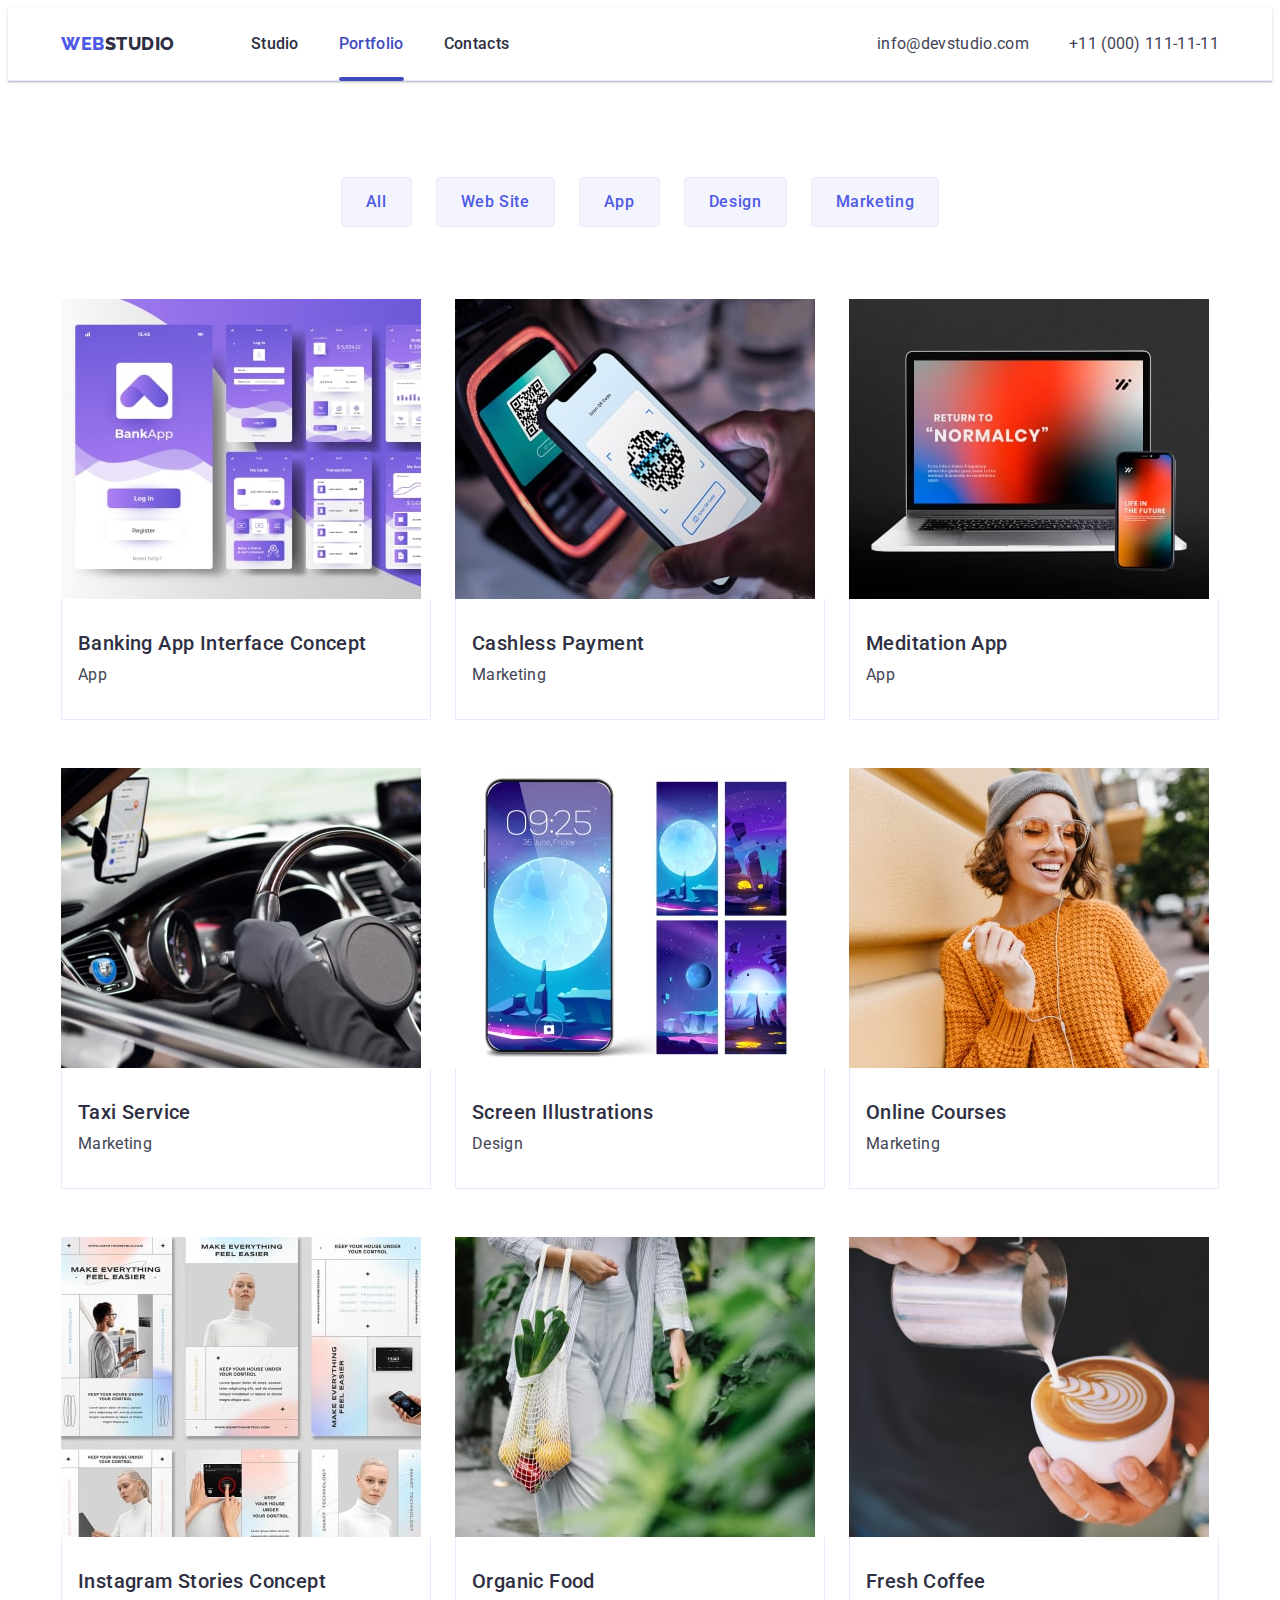
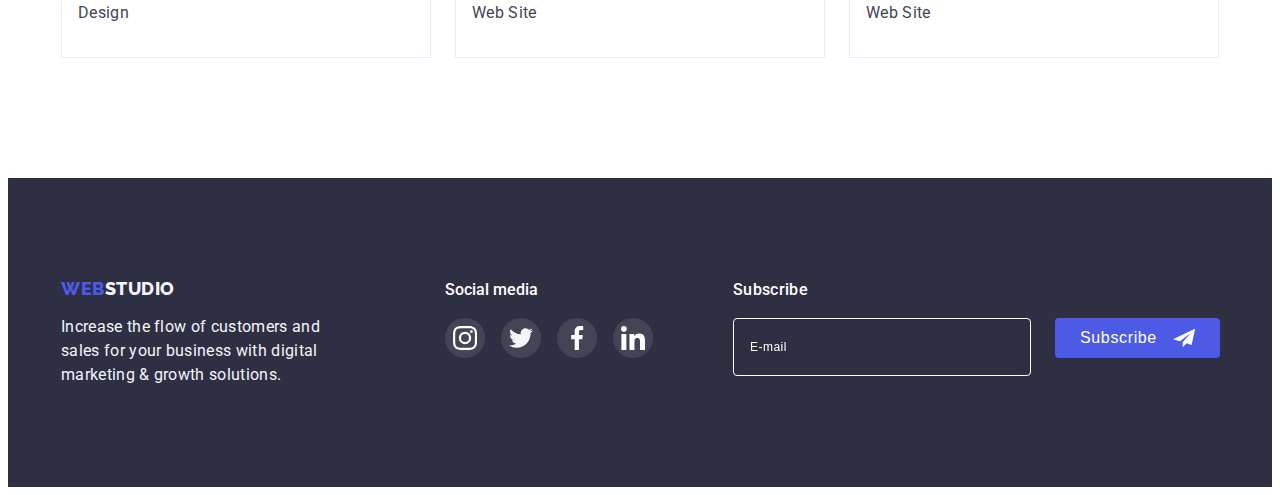
==== commit 95c9cbd8: "RestoreMyHW06" ====
--- a/portfolio.html
+++ b/portfolio.html
@@ -4,7 +4,6 @@
     <meta charset="UTF-8" />
     <meta http-equiv="X-UA-Compatible" content="IE=edge" />
     <meta name="viewport" content="width=device-width, initial-scale=1.0" />
-    <title>WebStudio</title>
     <link rel="preconnect" href="https://fonts.googleapis.com" />
     <link rel="preconnect" href="https://fonts.gstatic.com" crossorigin />
     <link
@@ -18,609 +17,319 @@
       crossorigin="anonymous"
       referrerpolicy="no-referrer"
     />
+
     <link rel="stylesheet" href="./css/styles.css" />
-    <link
-      rel="stylesheet"
-      href="./css/tablet.css"
-      media="screen and (min-width: 768px)"
-    />
-    <link
-      rel="stylesheet"
-      href="./css/desktop.css"
-      media="screen and (min-width: 1158px)"
-    />
+    <title>Студія</title>
   </head>
   <body>
-    <!--Added header-->
     <header class="header">
-      <div class="header-container container">
-        <!--Added navigation-->
-        <nav class="header-nav">
-          <a href="./index.html" class="logo-link">
-            Web<span class="header-span">Studio</span>
+      <div class="container header-style">
+        <nav class="nav">
+          <a class="header-logo link" href="./index.html"
+            >Web<span class="header-logo-studio">Studio</span>
           </a>
-          <ul class="nav-list">
-            <li class="nav-item">
-              <a href="./index.html" class="nav-link text-l">Studio</a>
-            </li>
-            <li class="nav-item">
-              <a href="./portfolio.html" class="nav-link text-l current"
+          <ul class="header-list list">
+            <li class="item">
+              <a class="navigation-link link" href="./index.html">Studio</a>
+            </li>
+            <li class="item">
+              <a class="navigation-link link current" href="./portfolio.html"
                 >Portfolio</a
               >
-            </li>
-            <li class="nav-item">
-              <a href="" class="nav-link text-l">Contacts </a>
-            </li>
+            </li class="item">
+            <li><a class="navigation-link link" href="">Contacts</a></li>
           </ul>
         </nav>
-        <!--Added contacts-->
-        <address class="header-contacts">
-          <ul class="contacts-list">
-            <li class="contact-item">
-              <a href="mailto:info@devstudio.com" class="contact-link text-m"
-                >info@devstudio.com
-              </a>
-            </li>
-            <li class="contact-item">
-              <a href="tel:+110001111111" class="contact-link text-m"
-                >+11 (000) 111-11-11
-              </a>
+        <address class="header-address">
+          <ul class="address-list list">
+            <li class="item">
+              <a class="contacts-link link" href="mailto:info@devstudio.com"
+                >info@devstudio.com</a
+              >
+            </li>
+            <li class="item">
+              <a class="contacts-link link" href="tel:+110001111111"
+                >+11 (000) 111-11-11</a
+              >
             </li>
           </ul>
         </address>
-        <button type="button" class="mobile-menu-open" data-menu-open>
-          <svg class="header-menu-icon" width="32px" height="32px">
-            <use href="./images/icons.svg#icon-burger"></use>
-          </svg>
-        </button>
-      </div>
-      <div class="mobile-menu" data-menu>
-        <div class="mobile-menu-container container">
-          <button type="button" class="mobile-menu-close" data-menu-close>
-            <svg class="mobile-menu-icon" width="8px" height="8px">
-              <use href="./images/icons.svg#icon-close"></use>
-            </svg>
-          </button>
-          <div class="mobile-nav-container">
-            <nav class="header-nav-mobile">
-              <ul class="nav-mobile-list">
-                <li class="nav-mobile-item">
-                  <a href="./index.html" class="nav-mobile-link header-two"
-                    >Studio</a
-                  >
-                </li>
-                <li class="nav-mobile-item">
-                  <a
-                    href="./portfolio.html"
-                    class="nav-mobile-link header-two current"
-                    >Portfolio</a
-                  >
-                </li>
-                <li class="nav-mobile-item">
-                  <a href="" class="nav-mobile-link header-two">Contacts </a>
-                </li>
-              </ul>
-            </nav>
-            <address class="header-contact-mobile">
-              <ul class="contact-mobile-list">
-                <li class="contact-mobile-item mobile-tel">
-                  <a
-                    href="tel:+110001111111"
-                    class="contact-mobile-link header-two"
-                    >+11 (000) 111-11-11
-                  </a>
-                </li>
-                <li class="contact-email-item mobile-email">
-                  <a
-                    href="mailto:info@devstudio.com"
-                    class="contact-mobile-link header-three"
-                    >info@devstudio.com
-                  </a>
-                </li>
-              </ul>
-            </address>
-          </div>
-          <ul class="social-mobile-list">
-            <li class="social-mobile-item">
-              <a href="" class="social-link social-mobile-link">
-                <svg class="social-icon" width="24px" height="24px">
-                  <use href="./images/icons.svg#icon-instagram"></use>
-                </svg>
-              </a>
-            </li>
-            <li class="social-mobile-item">
-              <a href="" class="social-link social-mobile-link">
-                <svg class="social-icon" width="24px" height="24px">
-                  <use href="./images/icons.svg#icon-twitter"></use>
-                </svg>
-              </a>
-            </li>
-            <li class="social-mobile-item">
-              <a href="" class="social-link social-mobile-link">
-                <svg class="social-icon" width="24px" height="24px">
-                  <use href="./images/icons.svg#icon-facebook"></use>
-                </svg>
-              </a>
-            </li>
-            <li class="social-mobile-item">
-              <a href="" class="social-link social-mobile-link">
-                <svg class="social-icon" width="24px" height="24px">
-                  <use href="./images/icons.svg#icon-linkedin"></use>
-                </svg>
-              </a>
-            </li>
-          </ul>
-        </div>
       </div>
     </header>
-    <!--Added main-->
     <main>
-      <section class="filter section">
-        <div class="filter-container container">
-          <h1 class="filter-title visually-hidden">Filter</h1>
-          <ul class="filter-list">
-            <li class="filter-item">
-              <button type="button" class="filter-button">All</button>
-            </li>
-            <li class="filter-item">
-              <button type="button" class="filter-button">Web Site</button>
-            </li>
-            <li class="filter-item">
-              <button type="button" class="filter-button">App</button>
-            </li>
-            <li class="filter-item">
-              <button type="button" class="filter-button">Design</button>
-            </li>
-            <li class="filter-item">
-              <button type="button" class="filter-button">Marketing</button>
-            </li>
-          </ul>
-          <ul class="category-list">
-            <li class="category-item">
-              <a href="" class="category-link">
-                <div class="category-thumb">
-                  <picture>
-                    <source
-                      media="(min-width: 1158px)"
-                      srcset="
-                        ./images/banking.jpg    1x,
-                        ./images/banking@2x.jpg 2x
-                      "
-                    />
-                    <source
-                      media="(min-width: 768px)"
-                      srcset="
-                        ./images/banking-tablet.jpg    1x,
-                        ./images/banking-tablet@2x.jpg 2x
-                      "
-                    />
-                    <source
-                      media="(max-width: 767px)"
-                      srcset="
-                        ./images/banking-mobile.jpg    1x,
-                        ./images/banking-mobile@2x.jpg 2x
-                      "
-                    />
+      <section class="portfolio-projects-section">
+        <div class="container">
+          <h1 class="visually-hidden">Portfolio</h1>
+          <ul class="filters-list list">
+            <li>
+              <button type="button" class="portfolio-button">All</button>
+            </li>
+            <li>
+              <button type="button" class="portfolio-button">Web Site</button>
+            </li>
+            <li>
+              <button type="button" class="portfolio-button">App</button>
+            </li>
+            <li>
+              <button type="button" class="portfolio-button">Design</button>
+            </li>
+            <li>
+              <button type="button" class="portfolio-button">Marketing</button>
+            </li>
+          </ul>
+          <ul class="portfolio-projects-list list">
+            <li class = "item-portfolio">
+              <a href="" class="portfolio-projets-item link">
+                <div class="category-thumb">
+                  <img
+                    src="./images/row1-img1-min.jpg"
+                    alt="Banking app interface concept"
+                    width="360"
+                    height="300"
+                  />
+                  <div class="category-overlay">
+                    <p class="overlay-text text">
+                      14 Stylish and User-Friendly App Design Concepts · Task
+                      Manager App · Calorie Tracker App · Exotic Fruit Ecommerce
+                      App · Cloud Storage App
+                    </p>
+                  </div>
+                </div>
+                <div class="portfolio-item-container">
+                  <h2 class="project-item-header">Banking App Interface Concept</h2>
+                  <p class="project-item-text">App</p>
+                </div>                
+              </a>
+            </li>
+            <li class = "item-portfolio">
+              <a href="" class="portfolio-projets-item link">
+                <div class="category-thumb">
+                  <img
+                    src="./images/row1-img2-min.jpg"
+                    alt="Cashless Payment"
+                    width="360"
+                    height="300"
+                  />
+                  <div class="category-overlay">
+                    <p class="overlay-text text">
+                      14 Stylish and User-Friendly App Design Concepts · Task
+                      Manager App · Calorie Tracker App · Exotic Fruit Ecommerce
+                      App · Cloud Storage App
+                    </p>
+                  </div>
+                </div>
+                <div class="portfolio-item-container">
+                  <h2 class="project-item-header">Cashless Payment</h2>
+                  <p class="project-item-text">Marketing</p>
+                </div>
+              </a>
+            </li>
+            <li class = "item-portfolio">
+              <a href="" class="portfolio-projets-item link">
+                <div class="category-thumb">
+                  <img
+                    src="./images/row1-img3-min.jpg"
+                    alt="Meditation App"
+                    width="360"
+                    height="300"
+                  />
+                  <div class="category-overlay">
+                    <p class="overlay-text text">
+                      14 Stylish and User-Friendly App Design Concepts · Task
+                      Manager App · Calorie Tracker App · Exotic Fruit Ecommerce
+                      App · Cloud Storage App
+                    </p>
+                  </div>
+                </div>
+                <div class="portfolio-item-container">
+                  <h2 class="project-item-header">Meditation App</h2>
+                  <p class="project-item-text">App</p>
+                </div>
+              </a>
+            </li>
+            <li class = "item-portfolio">
+              <a href="" class="portfolio-projets-item link">
+                <div class="category-thumb">
+                  <img
+                    src="./images/row2-img1-min.jpg"
+                    alt="Taxi Service"
+                    width="360"
+                    height="300"
+                  />
+                  <div class="category-overlay">
+                    <p class="overlay-text text">
+                      14 Stylish and User-Friendly App Design Concepts · Task
+                      Manager App · Calorie Tracker App · Exotic Fruit Ecommerce
+                      App · Cloud Storage App
+                    </p>
+                  </div>
+                </div>
+                <div class="portfolio-item-container">
+                  <h2 class="project-item-header">Taxi Service</h2>
+                  <p class="project-item-text">Marketing</p>
+                </div>  
+              </a>
+            </li>
+            <li class = "item-portfolio">
+              <a href="" class="portfolio-projets-item link">
+                <div class="category-thumb">
+                  <img
+                    src="./images/row2-img2-min.jpg"
+                    alt="Screen Illustrations"
+                    width="360"
+                    height="300"
+                  />
+                  <div class="category-overlay">
+                    <p class="overlay-text text">
+                      14 Stylish and User-Friendly App Design Concepts · Task
+                      Manager App · Calorie Tracker App · Exotic Fruit Ecommerce
+                      App · Cloud Storage App
+                    </p>
+                  </div>
+                </div>
+                <div class="portfolio-item-container">
+                  <h2 class="project-item-header">Screen Illustrations</h2>
+                  <p class="project-item-text">Design</p>
+                </div>
+              </a>
+            </li>
+            <li class = "item-portfolio">
+              <a href="" class="portfolio-projets-item link">
+                <div class="category-thumb">
                     <img
-                      src="./images/banking.jpg"
-                      alt="banking app"
-                      width="360"
-                    />
-                  </picture>
-                  <div class="category-overlay">
-                    <p class="overlay-text text-m">
-                      14 Stylish and User-Friendly App Design Concepts · Task
-                      Manager App · Calorie Tracker App · Exotic Fruit Ecommerce
-                      App · Cloud Storage App
-                    </p>
-                  </div>
-                </div>
-                <div class="category-card">
-                  <h2 class="category-name header-three">
-                    Banking App Interface Concept
-                  </h2>
-                  <p class="category-text text-m">App</p>
-                </div>
-              </a>
-            </li>
-            <li class="category-item">
-              <a href="" class="category-link">
-                <div class="category-thumb">
-                  <picture>
-                    <source
-                      media="(min-width: 1158px)"
-                      srcset="
-                        ./images/payment.jpg    1x,
-                        ./images/payment@2x.jpg 2x
-                      "
-                    />
-                    <source
-                      media="(min-width: 768px)"
-                      srcset="
-                        ./images/payment-tablet.jpg    1x,
-                        ./images/payment-tablet@2x.jpg 2x
-                      "
-                    />
-                    <source
-                      media="(max-width: 767px)"
-                      srcset="
-                        ./images/payment-mobile.jpg    1x,
-                        ./images/payment-mobile@2x.jpg 2x
-                      "
-                    />
-                    <img
-                      src="./images/payment.jpg"
-                      alt="payment app"
-                      width="360"
-                    />
-                  </picture>
-                  <div class="category-overlay">
-                    <p class="overlay-text text-m">
-                      14 Stylish and User-Friendly App Design Concepts · Task
-                      Manager App · Calorie Tracker App · Exotic Fruit Ecommerce
-                      App · Cloud Storage App
-                    </p>
-                  </div>
-                </div>
-                <div class="category-card">
-                  <h2 class="category-name header-three">Cashless Payment</h2>
-                  <p class="category-text text-m">Marketing</p>
-                </div>
-              </a>
-            </li>
-            <li class="category-item">
-              <a href="" class="category-link">
-                <div class="category-thumb">
-                  <picture>
-                    <source
-                      media="(min-width: 1158px)"
-                      srcset="
-                        ./images/meditation.jpg    1x,
-                        ./images/meditation@2x.jpg 2x
-                      "
-                    />
-                    <source
-                      media="(min-width: 768px)"
-                      srcset="
-                        ./images/meditation-tablet.jpg    1x,
-                        ./images/meditation-tablet@2x.jpg 2x
-                      "
-                    />
-                    <source
-                      media="(max-width: 767px)"
-                      srcset="
-                        ./images/meditation-mobile.jpg    1x,
-                        ./images/meditation-mobile@2x.jpg 2x
-                      "
-                    />
-                    <img
-                      src="./images/meditation.jpg"
-                      alt="meditation app"
-                      width="360"
-                    />
-                  </picture>
-                  <div class="category-overlay">
-                    <p class="overlay-text text-m">
-                      14 Stylish and User-Friendly App Design Concepts · Task
-                      Manager App · Calorie Tracker App · Exotic Fruit Ecommerce
-                      App · Cloud Storage App
-                    </p>
-                  </div>
-                </div>
-                <div class="category-card">
-                  <h2 class="category-name header-three">Meditation App</h2>
-                  <p class="category-text text-m">App</p>
-                </div>
-              </a>
-            </li>
-            <li class="category-item">
-              <a href="" class="category-link">
-                <div class="category-thumb">
-                  <picture>
-                    <source
-                      media="(min-width: 1158px)"
-                      srcset="./images/taxi.jpg 1x, ./images/taxi@2x.jpg 2x"
-                    />
-                    <source
-                      media="(min-width: 768px)"
-                      srcset="
-                        ./images/taxi-tablet.jpg    1x,
-                        ./images/taxi-tablet@2x.jpg 2x
-                      "
-                    />
-                    <source
-                      media="(max-width: 767px)"
-                      srcset="
-                        ./images/taxi-mobile.jpg    1x,
-                        ./images/taxi-mobile@2x.jpg 2x
-                      "
-                    />
-                    <img src="./images/taxi.jpg" alt="taxi app" width="360" />
-                  </picture>
-                  <div class="category-overlay">
-                    <p class="overlay-text text-m">
-                      14 Stylish and User-Friendly App Design Concepts · Task
-                      Manager App · Calorie Tracker App · Exotic Fruit Ecommerce
-                      App · Cloud Storage App
-                    </p>
-                  </div>
-                </div>
-                <div class="category-card">
-                  <h2 class="category-name header-three">Taxi Service</h2>
-                  <p class="category-text text-m">Marketing</p>
-                </div>
-              </a>
-            </li>
-            <li class="category-item">
-              <a href="" class="category-link">
-                <div class="category-thumb">
-                  <picture>
-                    <source
-                      media="(min-width: 1158px)"
-                      srcset="
-                        ./images/illustrations.jpg    1x,
-                        ./images/illustrations@2x.jpg 2x
-                      "
-                    />
-                    <source
-                      media="(min-width: 768px)"
-                      srcset="
-                        ./images/illustrations-tablet.jpg    1x,
-                        ./images/illustrations-tablet@2x.jpg 2x
-                      "
-                    />
-                    <source
-                      media="(max-width: 767px)"
-                      srcset="
-                        ./images/illustrations-mobile.jpg    1x,
-                        ./images/illustrations-mobile@2x.jpg 2x
-                      "
-                    />
-                    <img
-                      src="./images/illustrations.jpg"
-                      alt="illustrations app"
-                      width="360"
-                    />
-                  </picture>
-                  <div class="category-overlay">
-                    <p class="overlay-text text-m">
-                      14 Stylish and User-Friendly App Design Concepts · Task
-                      Manager App · Calorie Tracker App · Exotic Fruit Ecommerce
-                      App · Cloud Storage App
-                    </p>
-                  </div>
-                </div>
-                <div class="category-card">
-                  <h2 class="category-name header-three">
-                    Screen Illustrations
-                  </h2>
-                  <p class="category-text text-m">Design</p>
-                </div>
-              </a>
-            </li>
-            <li class="category-item">
-              <a href="" class="category-link">
-                <div class="category-thumb">
-                  <picture>
-                    <source
-                      media="(min-width: 1158px)"
-                      srcset="
-                        ./images/courses.jpg    1x,
-                        ./images/courses@2x.jpg 2x
-                      "
-                    />
-                    <source
-                      media="(min-width: 768px)"
-                      srcset="
-                        ./images/courses-tablet.jpg    1x,
-                        ./images/courses-tablet@2x.jpg 2x
-                      "
-                    />
-                    <source
-                      media="(max-width: 767px)"
-                      srcset="
-                        ./images/courses-mobile.jpg    1x,
-                        ./images/courses-mobile@2x.jpg 2x
-                      "
-                    />
-                    <img
-                      src="./images/courses.jpg"
-                      alt="courses app"
-                      width="360"
-                    />
-                  </picture>
-                  <div class="category-overlay">
-                    <p class="overlay-text text-m">
-                      14 Stylish and User-Friendly App Design Concepts · Task
-                      Manager App · Calorie Tracker App · Exotic Fruit Ecommerce
-                      App · Cloud Storage App
-                    </p>
-                  </div>
-                </div>
-                <div class="category-card">
-                  <h2 class="category-name header-three">Online Courses</h2>
-                  <p class="category-text text-m">Marketing</p>
-                </div>
-              </a>
-            </li>
-            <li class="category-item">
-              <a href="" class="category-link">
-                <div class="category-thumb">
-                  <picture>
-                    <source
-                      media="(min-width: 1158px)"
-                      srcset="
-                        ./images/stories.jpg    1x,
-                        ./images/stories@2x.jpg 2x
-                      "
-                    />
-                    <source
-                      media="(min-width: 768px)"
-                      srcset="
-                        ./images/stories-tablet.jpg    1x,
-                        ./images/stories-tablet@2x.jpg 2x
-                      "
-                    />
-                    <source
-                      media="(max-width: 767px)"
-                      srcset="
-                        ./images/stories-mobile.jpg    1x,
-                        ./images/stories-mobile@2x.jpg 2x
-                      "
-                    />
-                    <img
-                      src="./images/stories.jpg"
-                      alt="stories app"
-                      width="360"
-                    />
-                  </picture>
-                  <div class="category-overlay">
-                    <p class="overlay-text text-m">
-                      14 Stylish and User-Friendly App Design Concepts · Task
-                      Manager App · Calorie Tracker App · Exotic Fruit Ecommerce
-                      App · Cloud Storage App
-                    </p>
-                  </div>
-                </div>
-                <div class="category-card">
-                  <h2 class="category-name header-three">
-                    Instagram Stories Concept
-                  </h2>
-                  <p class="category-text text-m">Design</p>
-                </div>
-              </a>
-            </li>
-            <li class="category-item">
-              <a href="" class="category-link">
-                <div class="category-thumb">
-                  <picture>
-                    <source
-                      media="(min-width: 1158px)"
-                      srcset="./images/food.jpg 1x, ./images/food@2x.jpg 2x"
-                    />
-                    <source
-                      media="(min-width: 768px)"
-                      srcset="
-                        ./images/food-tablet.jpg    1x,
-                        ./images/food-tablet@2x.jpg 2x
-                      "
-                    />
-                    <source
-                      media="(max-width: 767px)"
-                      srcset="
-                        ./images/food-mobile.jpg    1x,
-                        ./images/food-mobile@2x.jpg 2x
-                      "
-                    />
-                    <img src="./images/food.jpg" alt="food app" width="360" />
-                  </picture>
-                  <div class="category-overlay">
-                    <p class="overlay-text text-m">
-                      14 Stylish and User-Friendly App Design Concepts · Task
-                      Manager App · Calorie Tracker App · Exotic Fruit Ecommerce
-                      App · Cloud Storage App
-                    </p>
-                  </div>
-                </div>
-                <div class="category-card">
-                  <h2 class="category-name header-three">Organic Food</h2>
-                  <p class="category-text text-m">Web Site</p>
-                </div>
-              </a>
-            </li>
-            <li class="category-item">
-              <a href="" class="category-link">
-                <div class="category-thumb">
-                  <picture>
-                    <source
-                      media="(min-width: 1158px)"
-                      srcset="./images/coffee.jpg 1x, ./images/coffee@2x.jpg 2x"
-                    />
-                    <source
-                      media="(min-width: 768px)"
-                      srcset="
-                        ./images/coffee-tablet.jpg    1x,
-                        ./images/coffee-tablet@2x.jpg 2x
-                      "
-                    />
-                    <source
-                      media="(max-width: 767px)"
-                      srcset="
-                        ./images/coffee-mobile.jpg    1x,
-                        ./images/coffee-mobile@2x.jpg 2x
-                      "
-                    />
-                    <img
-                      src="./images/coffee.jpg"
-                      alt="coffee app"
-                      width="360"
-                    />
-                  </picture>
-                  <div class="category-overlay">
-                    <p class="overlay-text text-m">
-                      14 Stylish and User-Friendly App Design Concepts · Task
-                      Manager App · Calorie Tracker App · Exotic Fruit Ecommerce
-                      App · Cloud Storage App
-                    </p>
-                  </div>
-                </div>
-                <div class="category-card">
-                  <h2 class="category-name header-three">Fresh Coffee</h2>
-                  <p class="category-text text-m">Web Site</p>
-                </div>
-              </a>
+                    src="./images/row2-img3-min.jpg"
+                    alt="Online Courses"
+                    width="360"
+                    height="300"
+                  />
+                  <div class="category-overlay">
+                    <p class="overlay-text text">
+                      14 Stylish and User-Friendly App Design Concepts · Task
+                      Manager App · Calorie Tracker App · Exotic Fruit Ecommerce
+                      App · Cloud Storage App
+                    </p>
+                  </div>
+                </div>
+                <div class="portfolio-item-container">
+                  <h2 class="project-item-header">Online Courses</h2>
+                  <p class="project-item-text">Marketing</p>
+                </div>
+              </a>
+            </li>
+            <li class = "item-portfolio">
+              <a href="" class="portfolio-projets-item link">
+                <div class="category-thumb">
+                  <img
+                    src="./images/row3-img1-min.jpg"
+                    alt="Instagram Stories Concept"
+                    width="360"
+                    height="300"
+                  />
+                  <div class="category-overlay">
+                    <p class="overlay-text text">
+                      14 Stylish and User-Friendly App Design Concepts · Task
+                      Manager App · Calorie Tracker App · Exotic Fruit Ecommerce
+                      App · Cloud Storage App
+                    </p>
+                  </div>
+                </div>
+                <div class="portfolio-item-container">
+                  <h2 class="project-item-header">Instagram Stories Concept</h2>
+                  <p class="project-item-text">Design</p>
+                </div>
+              </a>
+            </li>
+            <li class = "item-portfolio">
+              <a href="" class="portfolio-projets-item link">
+                <div class="category-thumb">
+                  <img
+                    src="./images/row3-img2-min.jpg"
+                    alt="Organic Food"
+                    width="360"
+                    height="300"
+                  />
+                  <div class="category-overlay">
+                    <p class="overlay-text text">
+                      14 Stylish and User-Friendly App Design Concepts · Task
+                      Manager App · Calorie Tracker App · Exotic Fruit Ecommerce
+                      App · Cloud Storage App
+                    </p>
+                  </div>
+                </div>
+                <div class="portfolio-item-container">
+                  <h2 class="project-item-header">Organic Food</h2>
+                  <p class="project-item-text">Web Site</p>
+                </div>
+              </a>
+            </li>
+            <li class = "item-portfolio">
+              <a href="" class="portfolio-projets-item link">
+                <div class="category-thumb">
+                  <img
+                    src="./images/row3-img3-min.jpg"
+                    alt="Fresh Coffee"
+                    width="360"
+                    height="300"
+                  />
+                  <div class="category-overlay">
+                    <p class="overlay-text text">
+                      14 Stylish and User-Friendly App Design Concepts · Task
+                      Manager App · Calorie Tracker App · Exotic Fruit Ecommerce
+                      App · Cloud Storage App
+                    </p>
+                  </div>
+                </div>
+                <div class="portfolio-item-container">
+                  <h2 class="project-item-header">Fresh Coffee</h2>
+                  <p class="project-item-text">Web Site</p>
+                  </div>
+                  </a
+              >
             </li>
           </ul>
         </div>
       </section>
     </main>
-    <!--Added footer-->
     <footer class="footer">
-      <div class="footer-container container">
-        <div class="footer-information">
-          <a class="logo-link" href="./index.html">
-            Web<span class="footer-span">Studio</span>
-          </a>
-          <p class="footer-slogan text-m">
-            Increase the flow of customers and sales for your business with
-            digital marketing & growth solutions.
+      <div class="container footer-container">
+        <div class="footer-block">
+          <a class="header-logo link" href="./index.html"
+            >Web<span class="footer-logo-studio">Studio</span></a
+          >
+          <p class="footer-text">
+            Increase the flow of customers and sales for your business with digital
+            marketing & growth solutions.
           </p>
         </div>
-        <div class="footer-social">
-          <p class="social-text text-l">Social media</p>
-          <ul class="social-list">
-            <li class="social-item">
-              <a href="" class="social-link social-footer">
-                <svg class="social-icon" width="24px" height="24px">
+        <div class="footer-socials">
+          <h2 class="footer-social-header">Social media</h2>
+          <ul class="footer-social-list list">
+            <li class="footer-social-item">
+              <a class="footer-social-link link" href="" > 
+                <svg class="footer-link-icon" width="24" height="24">
                   <use href="./images/icons.svg#icon-instagram"></use>
                 </svg>
               </a>
             </li>
-            <li class="social-item">
-              <a href="" class="social-link social-footer">
-                <svg class="social-icon" width="24px" height="24px">
-                  <use href="./images/icons.svg#icon-twitter"></use>
-                </svg>
-              </a>
-            </li>
-            <li class="social-item">
-              <a href="" class="social-link social-footer">
-                <svg class="social-icon" width="24px" height="24px">
-                  <use href="./images/icons.svg#icon-facebook"></use>
-                </svg>
-              </a>
-            </li>
-            <li class="social-item">
-              <a href="" class="social-link social-footer">
-                <svg class="social-icon" width="24px" height="24px">
-                  <use href="./images/icons.svg#icon-linkedin"></use>
-                </svg>
-              </a>
-            </li>
+            <li class="footer-social-item"><a class="footer-social-link link" href="" > 
+              <svg class="footer-link-icon" width="24" height="24">
+                <use href="./images/icons.svg#icon-twitter"></use>
+              </svg>
+            </a></li>
+            <li class="footer-social-item"><a class="footer-social-link link" href="" > 
+              <svg class="footer-link-icon" width="24" height="24">
+                <use href="./images/icons.svg#icon-facebook"></use>
+              </svg>
+            </a></li>
+            <li class="footer-social-item"><a class="footer-social-link link" href="" > 
+              <svg class="footer-link-icon" width="24" height="24">
+                <use href="./images/icons.svg#icon-linkedin"></use>
+              </svg>
+            </a></li>
           </ul>
         </div>
         <div class="footer-subscribe">
-          <p class="subscribe-text text-l">Subscribe</p>
+          <p class="subscribe-text text">Subscribe</p>
           <form name="subscribe-form" class="subscribe-form">
             <label class="subscribe-form-field">
               <input
@@ -638,9 +347,8 @@
               </svg>
             </button>
           </form>
-        </div>
+        </div> 
       </div>
     </footer>
-    <script src="./js/mobile-menu.js"></script>
   </body>
 </html>--- a/css/styles.css
+++ b/css/styles.css
@@ -1,50 +1,31 @@
 :root {
-  --primary-brand-color: #4D5AE5;
-  --pressed-state-color: #404BBF;
-  --dark-color: #2E2F42;
-  --success-color: #31D0AA;
-  --text-color: #434455;
-  --subtle-text-color: #8E8F99;
-  --accent-color: #E7E9FC;
-  --light-color: #F4F4FD;
+  --color-navy-blue: #2e2f42;
+  --color-cloud: #f4f4fd;
+  --color-white: #ffffff;
+  --color-ocean: #404bbf;
+  --color-iris: #4d5ae5;
+  --color-slate: #434455;
+  --color-lite-slate: #8E8F99;
+  --color-green: #31D0AA;
   --modal-overlay-color: rgba(46, 47, 66, 0.4);
-  --hero-background-color: rgba(46, 47, 66, 0.7);
-  --white-background-color: #FFFFFF;
   --modal-background-color: #FCFCFC;
-  --bg-gradient: linear-gradient(to right,
-          var(--hero-background-color),
-          var(--hero-background-color));
-
+  --modal-navy-blue-color: rgba(46, 47, 66, 0.4);
   --typical-transition: 250ms cubic-bezier(0.4, 0, 0.2, 1);
 }
 
-/** Body style */
-body {
-  font-family: 'Roboto', sans-serif;
-  color: var(--text-color);
-  background-color: var(--white-background-color);
-}
-
-/** Delete text decoration */
+p,
 h1,
 h2,
 h3,
 h4,
 h5,
-h6,
-p {
+h6 {
   margin: 0;
 }
 
 ul {
-  padding: 0;
   margin: 0;
-  list-style-type: none;
-}
-
-a {
-  font-style: normal;
-  text-decoration: none;
+  padding-left: 0;
 }
 
 img {
@@ -53,83 +34,20 @@
   height: auto;
 }
 
-/**=============== Text style guide ===============*/
-/** Header 1 */
-.hero-title {
-  margin-right: auto;
-  margin-left: auto;
-
-  font-weight: 700;
-  font-size: 56px;
-  line-height: 1.07;
-  letter-spacing: 0.02em;
-  text-align: center;
-  color: var(--white-background-color);
-}
-
-/** Header 2 */
-.header-two {
-  font-weight: 700;
-  font-size: 36px;
-  line-height: 1.11;
-  letter-spacing: 0.02em;
-  text-align: center;
-  text-transform: capitalize;
-  color: var(--dark-color);
-}
-
-/** Header 3 */
-.header-three {
-  font-weight: 500;
-  font-size: 20px;
-  line-height: 1.2;
-  letter-spacing: 0.02em;
-  color: var(--dark-color);
-}
-
-/** Large text style */
-.text-l {
-  font-weight: 500;
-  line-height: 1.5;
-  letter-spacing: 0.02em;
-  color: var(--text-color);
-}
-
-/** Medium text style */
-.text-m {
-  line-height: 1.5;
-  letter-spacing: 0.02em;
-  color: var(--text-color);
-}
-
-/** Small text style */
-.text-s {
-  font-size: 12px;
-  line-height: 1.16;
-  letter-spacing: 0.04em;
-  color: var(--subtle-text-color);
-}
-
-/**=============== Additional styles ===============*/
-@media screen and (max-width: 767px) {
-
-  /** Additional class for sections  */
-  .section {
-      padding-top: 96px;
-      padding-bottom: 96px;
-  }
-
-  /** Additional container class */
-  .container {
-      max-width: 428px;
-      padding-left: 16px;
-      padding-right: 16px;
-      margin-left: auto;
-      margin-right: auto;
-  }
-}
-
-/** Additional hidden class  */
+body {
+  font-family: "Roboto", sans-serif;
+  color: var(--color-slate);
+  background-color: var(--color-white);
+}
+/* inherit - наследование свойств родителя */
+.list {
+  list-style: none;
+}
+
+.link {
+  text-decoration: none;
+}
+
 .visually-hidden {
   position: absolute;
   width: 1px;
@@ -143,548 +61,619 @@
   overflow: hidden;
 }
 
-/** Global style for buttons */
-button {
-  padding: 0;
-  cursor: pointer;
-  font-family: inherit;
-  font-weight: 500;
-  font-size: 16px;
-  line-height: 1.5;
-  letter-spacing: 0.04em;
-  border: 1px solid transparent;
-  border-radius: 4px;
-}
-
-/** Style for socials in team and footer section  */
-.social-link {
-  display: flex;
-  justify-content: center;
+.header {
+  display: block;
+  border-bottom: 1px solid #e7e9fc;
+  box-shadow: 0px 2px 1px rgba(46, 47, 66, 0.08), 0px 1px 1px rgba(46, 47, 66, 0.16), 0px 1px 6px rgba(46, 47, 66, 0.08);
+}
+
+.header-style,
+.nav,
+.header-list,
+.address-list {
+  display: flex;
   align-items: center;
-  width: 40px;
-  height: 40px;
-  border-radius: 50%;
-  background-color: var(--primary-brand-color);
-
-  transition: background-color var(--typical-transition);
-}
-
-/** Color for social icons */
-.social-icon {
-  fill: var(--light-color);
-}
-
-/**=============== Header section ===============*/
-header {
-  border-bottom: 1px solid var(--accent-color);
-  box-shadow: 0px 2px 1px rgba(46, 47, 66, 0.08), 0px 1px 1px rgba(46, 47, 66, 0.16), 0px 1px 6px rgba(46, 47, 66, 0.08);
-}
-
-/** Default logo style */
-.logo-link {
-  font-family: 'Raleway', sans-serif;
+  justify-content: space-between;
+}
+
+.header-list {
+  margin-left: 76px;
+}
+.header-list .item:not(:last-child) {
+  margin-right: 40px;
+}
+
+/* .header-list .item:last-child {
+  margin-right: 0;
+} */
+.container {
+  width: 1158px;
+  padding-left: 15px;
+  padding-right: 15px;
+  margin: 0 auto;
+
+  /* outline: 1px solid red; */
+}
+.header-logo {
+  font-family: "Raleway", sans-serif;
   font-weight: 800;
   font-size: 18px;
   line-height: 1.17;
+  /* display: flex;
+  align-items: center; */
   letter-spacing: 0.03em;
   text-transform: uppercase;
-  color: var(--primary-brand-color);
-}
-
-/** Expanding the click-zone */
-.header .logo-link {
+  color: var(--color-iris);
+}
+
+.header-logo-studio {
+  color: var(--color-navy-blue);
+}
+.navigation-link {
+  display: block;
   padding-top: 24px;
   padding-bottom: 24px;
-}
-
-/** Color for logo (tag span) */
-.header-span {
-  color: var(--dark-color);
-}
-
-/** Navigation style */
-.header-container {
-  display: flex;
-  align-items: center;
-  justify-content: space-between;
-}
-
-.header-nav {
-  display: flex;
-  align-items: center;
-}
-
-/** Hidden navigation (none for mobile) */
-@media screen and (max-width: 767px) {
-  .nav-list {
-      display: none;
-  }
-}
-
-.nav-link {
+
+  font-weight: 500;
+  font-size: 16px;
+  line-height: 1.5;
+  letter-spacing: 0.02em;
+  color: var(--color-navy-blue);
   position: relative;
-
-  display: block;
-  padding-top: 24px;
-  padding-bottom: 24px;
-
   transition: color var(--typical-transition);
 }
 
-/** Current color for navigation */
 .current {
-  color: var(--pressed-state-color);
-}
-
-/** Hidden contacts (none for mobile) */
-@media screen and (max-width: 767px) {
-  .contacts-list {
-      display: none;
-  }
-}
-
-.contact-link {
-  display: block;
+  color: var(--color-ocean);
+}
+
+.current::after {
+  content: "";
+  position: absolute;
+  left: 0;
+  bottom: -1px;
+  display: block;
+  width: 100%;
+  height: 4px;
+  border-radius: 2px;
+  background-color: var(--color-ocean);
+}
+
+.navigation-link:is(:hover, :focus) {
+  color: var(--color-ocean);
+}
+
+.header-address {
+  margin-left: auto;
+  font-style: normal;
+}
+
+.address-list .item + .item {
+  margin-left: 40px;
+}
+
+.contacts-link {
+  font-family: "Roboto";
+  /* font-weight: 400; */
+  font-size: 16px;
+  line-height: 1.5;
+  letter-spacing: 0.02em;
+  color: var(--color-slate);
   transition: color var(--typical-transition);
-}
-
-/** Hover and focus for navigation and contacts */
-.nav-link:hover,
-.nav-link:focus,
-.contact-link:hover,
-.contact-link:focus {
-  color: var(--pressed-state-color);
-}
-
-/** Button in header (open mobile menu) */
-.mobile-menu-open {
-  border: none;
-  line-height: 0;
-  background-color: transparent;
-}
-
-/**=============== Modile menu ===============*/
-.mobile-menu {
-  position: fixed;
-  top: 0;
-  left: 0;
-  z-index: 88;
-  width: 100%;
-  height: 100%;
-  background-color: var(--white-background-color);
-  transform: translateY(-100%);
-
-  opacity: 0;
-  visibility: hidden;
-  pointer-events: none;
-  overflow-y: scroll;
-
-  transition: transform var(--typical-transition);
-}
-
-.mobile-menu.is-open {
-  opacity: 1;
-  visibility: visible;
-  pointer-events: auto;
-  transform: translateY(0);
-}
-
-.mobile-menu-container {
-  display: flex;
-  flex-direction: column;
-
-  position: relative;
-  padding-top: 80px;
-  padding-right: 35px;
-  padding-bottom: 40px;
-  padding-left: 40px;
-  height: 100%;
-}
-
-/** Button in mobile menu (close) */
-.mobile-menu-close {
-  position: absolute;
-  top: 24px;
-  right: 24px;
-  width: 24px;
-  height: 24px;
-
-  background-color: transparent;
-  border: 1px solid rgba(0, 0, 0, 0.1);
-  border-radius: 50%;
-
-  transition:
-      background-color var(--typical-transition),
-      border-color var(--typical-transition);
-}
-
-.mobile-menu-icon {
-  position: absolute;
-  top: 50%;
-  left: 50%;
-  transform: translate(-50%, -50%);
-}
-
-/** Hover and focus for button in mobile menu (close) */
-.mobile-menu-close:hover,
-.mobile-menu-close:focus {
-  background-color: var(--pressed-state-color);
-  border-color: transparent;
-}
-
-/** Hover and focus for mobile menu icon (close) */
-.mobile-menu-close:hover .mobile-menu-icon,
-.mobile-menu-close:focus .mobile-menu-icon {
-  fill: var(--white-background-color);
-}
-
-.mobile-nav-container {
-  display: flex;
-  flex-direction: column;
-  justify-content: space-between;
-  height: 100%;
-}
-
-/** Navigation in mobile menu */
-.nav-mobile-item {
-  display: flex;
-  margin-bottom: 40px;
-  justify-content: start;
-
-  transition: color var(--typical-transition);
-}
-
-/** Contacts in mobile menu */
-.contact-mobile-item {
-  display: block;
-
-  transition: color var(--typical-transition);
-}
-
-.mobile-tel {
-  text-align: start;
-  margin-bottom: 40px;
-}
-
-.mobile-tel>a {
-  color: var(--primary-brand-color);
-}
-
-@media screen and (max-width: 427px) {
-  .mobile-tel>a {
-      font-size: 24px;
-  }
-}
-
-.mobile-email {
-  margin-bottom: 48px;
-}
-
-.mobile-email>a {
-  color: var(--text-color);
-}
-
-/** Socials in mobile menu */
-.social-mobile-list {
-  display: flex;
-  flex-wrap: wrap;
-  gap: 56px;
-}
-
-@media screen and (max-width: 427px) {
-  .social-mobile-list {
-      gap: 26px;
-  }
-}
-
-/** Hover and focus for mobile menu */
-.nav-mobile-link:hover,
-.nav-mobile-link:focus,
-.contact-mobile-link:hover,
-.contact-mobile-link:focus {
-  color: var(--pressed-state-color);
-}
-
-/**=============== Hero section ===============*/
+
+}
+
+.contacts-link:is(:hover, :focus) {
+  color: var(--color-ocean);
+}
+
 .hero {
-  padding-top: 112px;
-  padding-bottom: 112px;
-  margin-right: auto;
-  margin-left: auto;
-
-  background-color: var(--dark-color);
-  /* 0 > 427px */
-  background-image: var(--bg-gradient), url(../images/hero-mobile.jpg);
+  /* width: 1440px;
+  height: 600px;
+  left: 0px;
+  top: 72px; */
+  /* height: 600px; */
+  /* padding-top: 188px;
+  padding-bottom: 188px; */
+  text-align: center;
+  background: var(--color-navy-blue);
+  padding-top: 188px;
+  padding-bottom: 188px;
+  max-width: 1440px;
+  background-image: linear-gradient(rgba(46, 47, 66, 0.7), rgba(46, 47, 66, 0.7)), url('../images/hero-pic.jpg');
   background-repeat: no-repeat;
   background-position: center;
   background-size: cover;
-}
-
-/* 0 > 427px (2x)*/
-@media screen and (min-device-pixel-ratio: 2) and (max-width: 427px),
-screen and (min-resolution: 192dpi) and (max-width: 427px),
-screen and (min-resolution: 2dppx) and (max-width: 427px) {
-  .hero {
-      background-image: var(--bg-gradient), url(../images/hero-mobile@2x.jpg)
-  }
-}
-
-/* 428px > 727px */
-@media screen and (min-width: 428px) and (max-width: 767px) {
-  .hero {
-      background-image: var(--bg-gradient), url(../images/hero-tablet.jpg);
-  }
-}
-
-/* 428px > 727px (2x)*/
-@media screen and (min-device-pixel-ratio: 2) and (min-width: 428px) and (max-width: 767px),
-screen and (min-resolution: 192dpi) and (min-width: 428px) and (max-width: 767px),
-screen and (min-resolution: 2dppx) and (min-width: 428px) and (max-width: 767px) {
-  .hero {
-      background-image: var(--bg-gradient), url(../images/hero-tablet@2x.jpg)
-  }
-}
-
-.hero-container {
+  margin: 0 auto;
+}
+
+
+.hero-title {
+  display: block;
+  max-width: 496px;
+  margin: 0 auto;
+  /* padding-top: 188px; */
+  font-weight: 700;
+  font-size: 56px;
+  line-height: 1.07;
+
+  letter-spacing: 0.02em;
+  /* text-transform: capitalize; */
+  color: var(--color-white);
+}
+
+.button {
+  margin-top: 48px;
+  padding: 16px 32px;
+  font-family: inherit;
+  font-weight: 500;
+  font-size: 16px;
+  line-height: 1.5;
+  letter-spacing: 0.04em;
+  color: var(--color-white);
+  background: var(--color-iris);
+  border-radius: 4px;
+  border-color: transparent;
+  cursor: pointer;
+  box-shadow: 0px 4px 4px rgba(0, 0, 0, 0.15);
+  transition: background var(--typical-transition);
+}
+
+.button:is(:hover, :focus) {
+  background: var(--color-ocean);
+}
+
+.advantages-logo {
+  display: block;
+
+}
+
+.section-advantages {
+  padding: 120px 0;
+}
+.advantages-list {
+  display: flex;
+  gap: 24px;
+}
+
+.advantages-item {
+  display: block;
+  width: 264px;
+  /* background-image: url('../images/antenna1.svg'); */
+}
+
+.advantages-item::before  {
+  display: block;
+  /* width: 264px; */
+  height: 112px;
+  content: '';
+  background-repeat: no-repeat;
+  background-position: center;
+  background-size: 60px 64px;
+  background-color: var(--color-cloud);
+  margin-bottom: 8px;
+  /* background-image: url("../images/icons.svg#antenna");../images/antenna.svg advantages-item */
+  
+}
+
+.advantages-item:nth-child(1):before  {
+  /* background-image: url("../images/icons.svg#advantages-item"); */
+  background-image: url("../images/antenna.svg");
+  
+}
+
+.advantages-item:nth-child(2):before  {
+  background-image: url("../images/diagram.svg");
+  
+}
+
+.advantages-item:nth-child(3):before  {
+  background-image: url("../images/clock.svg");
+  
+}
+
+.advantages-item:nth-child(4):before  {
+  background-image: url("../images/astronaut.svg");
+  
+}
+
+
+
+
+/* <svg class="advantages-logo" width="150" height="150">
+                <use href="./images/icons.svg#icon-antenna"></use>
+                <!-- <use href="./images/antenna.svg"></use> -->
+              </svg>
+              */
+
+.advantages-title {
+  margin-bottom: 8px;
+  font-weight: 500;
+  font-size: 20px;
+  line-height: 1.2;
+  letter-spacing: 0.02em;
+  color: var(--color-navy-blue);
+}
+
+.advantages-content {
+  font-size: 16px;
+  line-height: 1.5;
+  letter-spacing: 0.02em;
+  color: var(--color-slate);
+}
+
+.section-projects {
+  padding-bottom: 120px;
+}
+.section-projects-header {
+  margin-bottom: 72px;
+  font-weight: 700;
+  font-size: 36px;
+  line-height: 1.11;
   text-align: center;
-}
-
-/** Title in hero section (mobile) */
-@media screen and (max-width: 767px) {
-  .hero-title {
-      max-width: 320px;
-      margin-bottom: 72px;
-      font-size: 36px;
-      line-height: 1.11;
-      letter-spacing: 0.02em;
-  }
-}
-
-/** Button in hero section */
-.hero-button {
-  padding: 16px 32px;
-  border: none;
-  box-shadow: 0px 4px 4px rgba(0, 0, 0, 0.15);
-  background-color: var(--primary-brand-color);
-  color: var(--white-background-color);
-
-  transition: background-color var(--typical-transition);
-}
-
-/** Hover and focus for button in hero section */
-.hero-button:hover,
-.hero-button:focus {
-  background-color: var(--pressed-state-color);
-}
-
-/**=============== Features section ===============*/
-@media screen and (max-width: 767px) {
-  .features-item:not(:last-child) {
-      margin-bottom: 72px;
-  }
-}
-
-/** Hidden icons in feature (none for mobile and tablet) */
-@media screen and (max-width: 1157px) {
-  .features-thumb {
-      display: none;
-  }
-}
-
-.features-name {
-  margin-bottom: 8px;
-}
-
-/**=============== Work section ===============*/
-/** Hidden icons in feature (none for mobile and tablet) */
-@media screen and (max-width: 1157px) {
-  .work.section {
-      display: none;
-  }
-}
-
-/**=============== Team section ===============*/
-.team {
-  background-color: var(--light-color);
-}
-
-.team-title {
+  letter-spacing: 0.02em;
+  text-transform: capitalize;
+  color: var(--color-navy-blue);
+}
+
+.section-projects-list {
+  display: flex;
+  justify-content: space-between;
+  /* margin-bottom: 120px; */
+}
+
+.section-team {
+  background-color: var(--color-cloud);
+  padding-top: 120px;
+  padding-bottom: 120px;
+}
+
+.team-main-header {
+  font-weight: 700;
+  font-size: 36px;
+  line-height: 1.11;
+  text-align: center;
+  letter-spacing: 0.02em;
+  text-transform: capitalize;
+  color: var(--color-navy-blue);
+
   margin-bottom: 72px;
 }
 
-/** Style for cards in team section */
-@media screen and (max-width: 767px) {
-  .team-item {
-      margin-right: auto;
-      margin-left: auto;
-      margin-bottom: 72px;
-  }
-
-  .team-item:last-child {
-      margin-bottom: 0px;
-  }
-}
-
-.team-item {
-  max-width: 264px;
-  height: 100%;
-  flex-grow: 1;
-  text-align: center;
-
+.team-list {
+  display: flex;
+  justify-content: space-between;
+}
+.team-list-item {
+  background-color: var(--color-white);
   border-radius: 0px 0px 4px 4px;
   box-shadow: 0px 1px 6px rgba(46, 47, 66, 0.08), 0px 1px 1px rgba(46, 47, 66, 0.16), 0px 2px 1px rgba(46, 47, 66, 0.08);
-  background-color: var(--white-background-color);
-}
-
-.team-name {
-  margin-bottom: 8px;
-}
-
-.team-text {
-  margin-bottom: 8px;
-}
-
-.team-card {
-  padding-top: 32px;
-  padding-bottom: 32px;
-}
-
-.team-item .social-list {
+
+}
+
+.team-item-block {
+  padding: 32px 0;
+}
+.team-item-header {
+  font-weight: 500;
+  font-size: 20px;
+  line-height: 1.2;
+  text-align: center;
+  letter-spacing: 0.02em;
+  color: var(--color-navy-blue);
+}
+
+.team-item-text {
+  /* font-weight: 400; */
+  font-size: 16px;
+  line-height: 1.5;
+  text-align: center;
+  letter-spacing: 0.02em;
+  color: var(--color-slate);
+  margin-top:  8px;
+}
+
+.team-social-list {
+  margin-top: 8px;
   display: flex;
   justify-content: center;
   gap: 24px;
 }
 
-/** Hover and focus for socials in team section */
-.social-link.social-team:hover,
-.social-link.social-team:focus {
-  background-color: var(--pressed-state-color);
-}
-
-/**=============== Customers section ===============*/
-.customer-title {
-  margin-bottom: 72px;
-}
-
-.customer-list {
-  display: flex;
+.team-social-item {
+  width: 40px;
+  height: 40px;
+}
+
+.team-social-link {
+  width: 100%;
+  height: 100%;
+  border-radius: 50%;
+  border-color: transparent;
+  background-color: var(--color-iris);
+  display: flex;
+  align-items: center;
   justify-content: center;
-  flex-wrap: wrap;
-  gap: 72px 16px;
-}
-
-.customer-item {
-  flex-basis: calc((100% - 16px)/2);
-}
-
-.customer-link {
+  fill: var(--color-cloud);
+  transition: background-color var(--typical-transition);
+}
+
+.team-social-link:is(:hover, :focus) {
+  background-color: var(--color-ocean);
+}
+
+.customers {
+  padding-top: 120px;
+  padding-bottom: 120px;
+}
+
+.customers-list {
+  display: flex;
+  margin-top: 72px;
+  justify-content: center;
+  gap: 24px;
+  
+
+}
+
+.customers-item {
+  width: 168px;
+  height: 88px;
+  /* color: var(--color-lite-slate); */
+  /* fill: currentColor; */
+} 
+
+.customers-link {
+  /* color: var(--color-lite-slate); */
+  width: 100%;
+  height: 100%;
+  display: flex;
+  align-items: center;
+  justify-content: center;
+  border: 1px solid var(--color-lite-slate); /*currentColor;*/
+  border-radius: 4px;
+  fill: var(--color-lite-slate); /*currentColor;*/
+  transition: fill var(--typical-transition),
+  border-color  var(--typical-transition);
+}
+
+.customers-link:is(:hover, :focus) {
+  fill: var(--color-ocean);
+  border-color: var(--color-ocean);
+  /* color: var(--color-ocean); */
+  /* background-color: tomato; */
+}
+.footer {
+  background: var(--color-navy-blue);
+  padding-top: 100px;
+  padding-bottom: 100px;}
+
+.footer-container {
+  display: flex;
+}
+
+.footer-block {
+  display: block;
+  width: 264px;
+  /* padding: 100px 0; */
+}
+
+.footer-logo-studio {
+  color: var(--color-cloud);
+}
+
+.footer-text {
+  margin-top: 16px;
+  /* font-weight: 400; */
+  font-size: 16px;
+  line-height: 1.5;
+  letter-spacing: 0.02em;
+  color: var(--color-cloud);
+}
+
+.footer-socials {
+  margin-left: 120px;
+  color: var(--color-white);
+}
+
+.footer-social-header {
+  font-weight: 500;
+  font-size: 16px;
+  line-height: 24px;
+}
+
+.footer-social-item {
+  display: flex;
+  align-items: center;
+  justify-content: center;
+  width: 40px;
+  height: 40px;
+}
+
+.footer-social-list {
+  margin-top: 16px;
+  display: flex;
+  /* justify-content: center; */
+  /* align-items: center; */
+  gap: 16px;
+}
+
+.footer-social-link {
+  display: flex;
+  align-items: center;
+  justify-content: center;
+  width: 100%;
+  height: 100%;
+  /* border: 1px solid red; */
+  border-radius: 50%;
+  background-color: var(--color-slate);
+  fill: var(--color-white);
+  transition: background-color var(--typical-transition);
+}
+
+.footer-social-link:is(:hover, :focus) {
+  background-color: var(--color-green);
+}
+
+/** Footer subscribe********************************************************************************************************** */
+.footer-subscribe {
+  display: flex;
+  flex-direction: column;
+  max-width: 453px;
+  margin-left: 80px;
+}
+
+.subscribe-text {
+  margin-bottom: 16px;
+  font-weight: 500;
+  line-height: 1.5;
+  letter-spacing: 0.02em;
+  color: var(--color-white);
+}
+
+.subscribe-form {
+  display: flex;
+}
+
+.subscribe-form-field {
+  width: 100%;
+}
+
+.subscribe-form-input {
+  padding: 8px 16px;
+  width: 264px;
+  height: 40px;
+
+  font-size: 12px;
+  line-height: 2;
+  letter-spacing: 0.04em;
+
+  border: 1px solid var(--color-white);
+  border-radius: 4px;
+  background-color: transparent;
+  color: var(--color-white);
+  filter: drop-shadow(0px 4px 4px rgba(0, 0, 0, 0.15));
+}
+
+.subscribe-form-input::placeholder {
+  color: var(--color-white);
+}
+
+/** Button 'Subscribe' */
+.subscribe-form-submit {
   display: flex;
   justify-content: center;
   align-items: center;
-
-  padding-top: 16px;
-  padding-bottom: 16px;
-  border: 1px solid var(--subtle-text-color);
+  padding: 8px 24px;
+  gap: 16px;
+  margin-left: 24px;
+  border: 1px solid transparent;
   border-radius: 4px;
-
-  transition: border-color var(--typical-transition);
-}
-
-/** Hover and focus for border in customers section */
-.customer-link:hover,
-.customer-link:focus {
-  border-color: var(--pressed-state-color);
-}
-
-.customer-icon {
-  fill: var(--subtle-text-color);
-
-  transition: fill var(--typical-transition);
-}
-
-/** Hover and focus for icons in customers section */
-.customer-link:hover .customer-icon,
-.customer-link:focus .customer-icon {
-  fill: var(--pressed-state-color);
-}
-
-/**=============== Filter section ===============*/
-.filter {
-  padding-top: 48px;
-  padding-bottom: 48px;
-}
-
-.filter-list {
+  background-color: var(--color-iris);
+  color: var(--color-white);
+  font-weight: 500;
+  font-size: 16px;
+  line-height: 2;
+  letter-spacing: 0.04em;
+  width: 165px;
+  height: 40px;
+
+  transition: background-color var(--typical-transition);
+}
+
+.subscribe-form-icon {
+  fill: var(--color-white);
+  
+}
+
+/** Hover and focus for button 'Subscribe'*/
+.subscribe-form-submit:hover,
+.subscribe-form-submit:focus {
+  background-color: var(--color-ocean);
+}
+/* ************************************************************************************************************************************** */
+.footer-link-icon {
+  /* align-items: center;
+  justify-content: center; */
+}
+
+
+/* portfolio */
+.portfolio-projects-section {
+  padding-top: 96px;
+  padding-bottom: 120px;
+}
+
+.filters-list {
+   display: flex;
+  justify-content: center;
+  margin-bottom: 72px;
+  /* padding-top: 96px;
+  padding-bottom: 72px; */
+}
+
+.filters-list li + li {
+  margin-left: 24px;
+}
+
+.portfolio-button {
+  padding: 12px 24px;
+
+  font-family: "Roboto", sans-serif;
+  font-weight: 500;
+  font-size: 16px;
+  line-height: 1.5;
+  /* display: flex;
+  align-items: center;
+  text-align: center; */
+  letter-spacing: 0.04em;
+  /* IRIS */
+  color: var(--color-iris);
+  background: var(--color-cloud);
+  border: 1px solid #e7e9fc;
+  border-radius: 4px;
+  cursor: pointer;
+  transition: color var(--typical-transition),
+  box-shadow var(--typical-transition),
+  background var(--typical-transition),
+  border-color  var(--typical-transition);
+
+}
+
+.portfolio-button:is(:hover, :focus) {
+  color: var(--color-white);
+  box-shadow: 0px 3px 1px rgba(0, 0, 0, 0.1), 0px 2px 1px rgba(0, 0, 0, 0.08), 0px 2px 2px rgba(0, 0, 0, 0.12);
+  background: var(--color-ocean);
+  border-color: transparent;
+}
+
+.portfolio-projects-list {
   display: flex;
   flex-wrap: wrap;
-  justify-content: center;
-  margin-bottom: 48px;
-  gap: 16px 24px;
-}
-
-/** Button in filter section */
-.filter-button {
-  padding: 12px 24px;
-
-  border-color: var(--accent-color);
-  background-color: var(--light-color);
-  color: var(--primary-brand-color);
-
-  transition:
-      color var(--typical-transition),
-      border-color var(--typical-transition),
-      box-shadow var(--typical-transition),
-      background-color var(--typical-transition);
-}
-
-/** Hover and focus for button in filter section */
-.filter-button:hover,
-.filter-button:focus {
-  color: var(--white-background-color);
-  border-color: transparent;
-  box-shadow: 0px 3px 1px rgba(0, 0, 0, 0.1), 0px 2px 1px rgba(0, 0, 0, 0.08), 0px 2px 2px rgba(0, 0, 0, 0.12);
-  background-color: var(--pressed-state-color);
-}
-
-/** Style for cards in category */
-@media screen and (max-width: 767px) {
-  .category-list {
-      display: flex;
-      flex-direction: column;
-      align-items: center;
-      gap: 48px;
-  }
-}
-
-.category-item {
-  border-radius: 0px 0px 4px 4px;
-}
-
-.category-link {
-  display: flex;
-  flex-direction: column;
-  height: 100%;
-
+  gap: 24px;
+  row-gap: 48px;
+}
+
+.item-portfolio {
+  /* width: 360px; */
+  flex-basis: calc((100% - 48px) / 3);
+}
+
+.portfolio-projets-item {
+  display: block;
   transition: box-shadow var(--typical-transition);
 }
-
-.category-card {
-  flex-grow: 1;
-  padding-top: 32px;
-  padding-right: auto;
-  padding-bottom: 32px;
-  padding-left: 16px;
-  border-right: 1px solid var(--accent-color);
-  border-bottom: 1px solid var(--accent-color);
-  border-left: 1px solid var(--accent-color);
-}
-
-.category-name {
-  margin-bottom: 8px;
-  color: var(--dark-color);
-}
-
-/** Overlay style */
+.portfolio-projets-item:is(:hover, :focus) {
+  box-shadow: 0px 1px 6px rgba(46, 47, 66, 0.08), 0px 1px 1px rgba(46, 47, 66, 0.16), 0px 2px 1px rgba(46, 47, 66, 0.08);
+}
+.portfolio-item-container {
+  padding: 32px 16px;
+  border-bottom: 1px solid #E7E9FC;
+  border-left:  1px solid #E7E9FC;
+  border-right:  1px solid #E7E9FC;
+}
+
+/** Overlay portfolio items */
 .category-thumb {
   position: relative;
   overflow: hidden;
@@ -696,164 +685,43 @@
   left: 0;
   width: 100%;
   height: 100%;
-  background-color: var(--primary-brand-color);
+  background-color: var(--color-iris);
 
   transform: translateY(100%);
   transition: transform var(--typical-transition);
 }
 
 .overlay-text {
+  display: flex;
+  justify-content: center;
   padding: 40px 32px;
-  color: var(--accent-color);
+  color: var(--color-cloud);
 }
 
 /** Hover and focus for overlay in filter section */
-.category-link:hover .category-overlay,
-.category-link:focus .category-overlay {
+.portfolio-projets-item:is(:hover, :focus) .category-overlay {
   transform: translateY(0);
 }
 
-/** Hover and focus for socials in filter section */
-.category-link:hover,
-.category-link:focus {
-  box-shadow: 0px 1px 6px rgba(46, 47, 66, 0.08), 0px 1px 1px rgba(46, 47, 66, 0.16), 0px 2px 1px rgba(46, 47, 66, 0.08);
-}
-
-/**=============== Footer section ===============*/
-.footer {
-  padding-top: 96px;
-  padding-bottom: 96px;
-  background-color: var(--dark-color);
-}
-
-.footer-container {
-  display: flex;
-}
-
-@media screen and (max-width: 767px) {
-  .footer-container {
-      flex-direction: column;
-      align-items: center;
-      gap: 72px;
-  }
-}
-
-/** Footer logo */
-.footer .logo-link {
-  display: block;
-  text-align: center;
-  margin-bottom: 16px;
-}
-
-/** Color for logo (tag span) */
-.footer-span {
-  color: var(--light-color);
-}
-
-/** Footer information container*/
-.footer-information {
-  max-width: 268px;
-
-}
-
-.footer-slogan {
-  color: var(--light-color);
-}
-
-/** Footer social container */
-.social-text {
-  text-align: center;
-  margin-bottom: 16px;
-  color: var(--light-color);
-}
-
-.footer-social .social-list {
-  display: flex;
-  gap: 16px;
-}
-
-/** Hover and focus for socials in footer section */
-.social-link.social-footer:hover,
-.social-link.social-footer:focus {
-  background-color: var(--success-color);
-}
-
-/** Footer subscribe container */
-.footer-subscribe {
-  display: flex;
-  flex-direction: column;
-  width: 100%;
-}
-
-.subscribe-text {
-  margin-bottom: 16px;
-  text-align: center;
-  color: var(--light-color);
-}
-
-.subscribe-form {
-  display: flex;
-  flex-direction: column;
-}
-
-@media screen and (max-width: 767px) {
-  .subscribe-form-field {
-      margin-bottom: 16px;
-  }
-}
-
-.subscribe-form-input {
-  padding: 8px 16px;
-  width: 100%;
-  height: 40px;
-
-  font-size: 12px;
-  line-height: 2;
-  letter-spacing: 0.04em;
-
-  border: 1px solid var(--white-background-color);
-  border-radius: 4px;
-  background-color: transparent;
-  color: var(--white-background-color);
-  filter: drop-shadow(0px 4px 4px rgba(0, 0, 0, 0.15));
-}
-
-.subscribe-form-input::placeholder {
-  color: var(--white-background-color);
-}
-
-/** Button (mail) in footer section */
-.subscribe-form-submit {
-  display: flex;
-  justify-content: center;
-  align-items: center;
-  padding: 8px 24px;
-  gap: 16px;
-
-  background-color: var(--primary-brand-color);
-  color: var(--white-background-color);
-
-  transition: background-color var(--typical-transition);
-}
-
-@media screen and (max-width: 767px) {
-  .subscribe-form-submit {
-      margin-right: auto;
-      margin-left: auto;
-  }
-}
-
-.subscribe-form-icon {
-  fill: var(--white-background-color);
-}
-
-/** Hover and focus for button (mail) in footer section */
-.subscribe-form-submit:hover,
-.subscribe-form-submit:focus {
-  background-color: var(--pressed-state-color);
-}
-
-/**=============== Backdrop ===============*/
+
+.project-item-header {
+  /* margin-top: 32px; */
+  margin-bottom: 8px;
+  font-weight: 500;
+  font-size: 20px;
+  line-height: 1.2;
+  letter-spacing: 0.02em;
+  color: var(--color-navy-blue);
+}
+.project-item-text {
+  font-size: 16px;
+  line-height: 1.5;
+  letter-spacing: 0.02em;
+  color: var(--color-slate);
+}
+
+/* modal + backdrop */
+
 .backdrop {
   position: fixed;
   top: 0;
@@ -876,18 +744,18 @@
 }
 
 .backdrop.is-hidden .modal {
-  transform: translate(-50%, -50%) scale(0.9);
-}
-
-/**=============== Modal section ===============*/
+  transform: translate(-50%, -50%) scaleX(0.4) scaleY(0.1);
+}
+
 .modal {
   position: absolute;
   top: 50%;
   left: 50%;
   transform: translate(-50%, -50%) scale(1);
 
-  min-width: 300px;
-  padding: 16px;
+  width: 408px;
+  min-height: 576px;
+  padding: 24px;
   padding-top: 72px;
 
   background-color: var(--modal-background-color);
@@ -897,13 +765,15 @@
   transition: transform var(--typical-transition);
 }
 
-/** Modal button (close) */
+/** Modal button  */
 .modal-button {
   position: absolute;
+  /* margin-top: 0;
+  margin-right: 0; */
+  width: 24px;
+  height: 24px;
   top: 24px;
   right: 24px;
-  width: 24px;
-  height: 24px;
 
   background-color: var(--accent-color);
   border: 1px solid rgba(0, 0, 0, 0.1);
@@ -920,38 +790,38 @@
   left: 50%;
   transform: translate(-50%, -50%);
   fill: var(--dark-color);
-
+  cursor: pointer;
   transition: fill var(--typical-transition);
 }
 
-/** Hover and focus for modal button (close) */
+/** Hover and focus for modal button  */
 .modal-button:hover,
 .modal-button:focus {
-  background-color: var(--pressed-state-color);
+  background-color: var(--color-ocean);
   border-color: transparent;
 }
 
-/** Hover and focus for modal icon (close)  */
+/** Hover and focus for modal icon  */
 .modal-button:hover .modal-button-icon,
 .modal-button:focus .modal-button-icon {
-  fill: var(--white-background-color);
-}
-
-/** No-scroll for modal */
-.no-scroll {
-  overflow-y: hidden;
-}
-
-/**=============== Modal form ===============*/
+  fill: var(--color-white);
+}
+
+/**=============== Modal form ======================================================================*/
 .modal-text {
   margin-bottom: 16px;
   text-align: center;
-  color: var(--dark-color);
+  line-height: 1.5;
+  letter-spacing: 0.02em;
+  font-weight: 500;
+  color: var(--color-navy-blue);
+  
 }
 
 .modal-form {
   display: flex;
   flex-direction: column;
+  flex-wrap: wrap;
 }
 
 .modal-form-field {
@@ -961,6 +831,10 @@
 .modal-form-description {
   display: block;
   margin-bottom: 4px;
+  font-size: 12px;
+  line-height: 1.16;
+  letter-spacing: 0.01em;
+  color: var(--color-lite-slate);
 }
 
 .modal-form-input-wrapper {
@@ -971,14 +845,14 @@
 .modal-form-input {
   width: 100%;
   height: 40px;
-  padding-left: 34px;
+  padding-left: 38px;
 
   font-size: 12px;
   line-height: 1.16;
   letter-spacing: 0.04em;
 
-  color: var(--dark-color);
-  border: 1px solid var(--modal-overlay-color);
+  color: var(--color-navy-blue);
+  border: 1px solid var(--modal-navy-blue-color);
   border-radius: 4px;
 
   transition: border-color var(--typical-transition);
@@ -986,7 +860,7 @@
 
 /** Focus for modal input */
 .modal-form-input:focus {
-  border-color: var(--primary-brand-color);
+  border-color: var(--color-iris);
   outline: none;
 }
 
@@ -997,7 +871,7 @@
 
 /** Focus for modal icon*/
 .modal-form-input:focus+.input-icon {
-  fill: var(--primary-brand-color);
+  fill: var(--color-iris);
 }
 
 /** Icon from modal */
@@ -1006,12 +880,12 @@
   top: 50%;
   left: 16px;
   transform: translateY(-50%);
-  fill: var(--dark-color);
+  fill: var(--color-navy-blue);
 }
 
 /** Textarea from modal */
 label:nth-last-child(3) {
-  margin-bottom: 18px;
+  margin-bottom: 16px;
 }
 
 .modal-form-message {
@@ -1021,20 +895,24 @@
   padding: 8px 16px;
   resize: none;
 
+  font-size: 12px;
+  line-height: 1.16;
+  letter-spacing: 0.04em;
+
   color: var(--dark-color);
-  border: 1px solid var(--modal-overlay-color);
+  border: 1px solid var(--modal-navy-blue-color);
   border-radius: 4px;
 
   transition: border-color var(--typical-transition);
 }
 
 .modal-form-message::placeholder {
-  color: var(--modal-overlay-color);
+  color: var(--color-navy-blue);
 }
 
 /** Focus for modal textarea */
 .modal-form-message:focus {
-  border-color: var(--primary-brand-color);
+  border-color: var(--color-iris);
   outline: none;
 }
 
@@ -1043,12 +921,10 @@
   display: flex;
   align-items: center;
   margin-bottom: 24px;
-}
-
-@media screen and (max-width: 767px) {
-  .modal-form-policy-field {
-      flex-wrap: wrap;
-  }
+  font-size: 12px;
+  line-height: 1.16;
+  letter-spacing: 0.04em;
+  color: var(--subtle-text-color);
 }
 
 /** Custom checkbox from modal */
@@ -1058,7 +934,7 @@
   align-items: center;
   margin-right: 8px;
 
-  border: 1px solid var(--modal-overlay-color);
+  border: 1px solid var(--color-navy-blue);
   border-radius: 2px;
   cursor: pointer;
 
@@ -1069,14 +945,14 @@
 
 /** Active checkbox modal form */
 .modal-form-policy:checked+.modal-form-policy-checkbox {
-  background-color: var(--pressed-state-color);
-  border-color: var(--pressed-state-color);
+  background-color: var(--color-ocean);
+  border-color: var(--color-ocean);
 }
 
 /** Іcon in checkbox modal form*/
 .checkbox-icon {
   opacity: 0;
-  fill: var(--light-color);
+  fill: var(--color-cloud);
 }
 
 /** Active icon in checkbox modal form */
@@ -1086,17 +962,10 @@
 
 .modal-form-policy-field>a {
   text-decoration: underline;
-  color: #4D5AE5;
-}
-
-@media screen and (max-width: 767px) {
-  .modal-form-policy-field>a {
-      margin-right: auto;
-      margin-left: auto;
-  }
-}
-
-/** Button in modal form (send) */
+  color: var(--color-iris);
+}
+
+/** Button 'Send' */
 .modal-form-submit {
   align-self: center;
   padding: 16px 32px;
@@ -1104,14 +973,21 @@
   min-width: 169px;
   min-height: 56px;
   box-shadow: 0px 4px 4px rgba(0, 0, 0, 0.15);
-  background-color: var(--primary-brand-color);
-  color: var(--white-background-color);
-
+  background-color: var(--color-iris);
+  color: var(--color-white);
+  border: 1px solid transparent;
+  border-radius: 4px;
   transition: background-color var(--typical-transition);
-}
-
-/** Hover and focus for button in modal section */
+  cursor: pointer;
+
+  font-weight: 500;
+  font-size: 16px;
+  line-height: 1.5;
+  letter-spacing: 0.04em;
+}
+
+/** Hover and focus for button in hero section */
 .modal-form-submit:hover,
 .modal-form-submit:focus {
-  background-color: var(--pressed-state-color);
+  background-color: var(--color-ocean);
 }